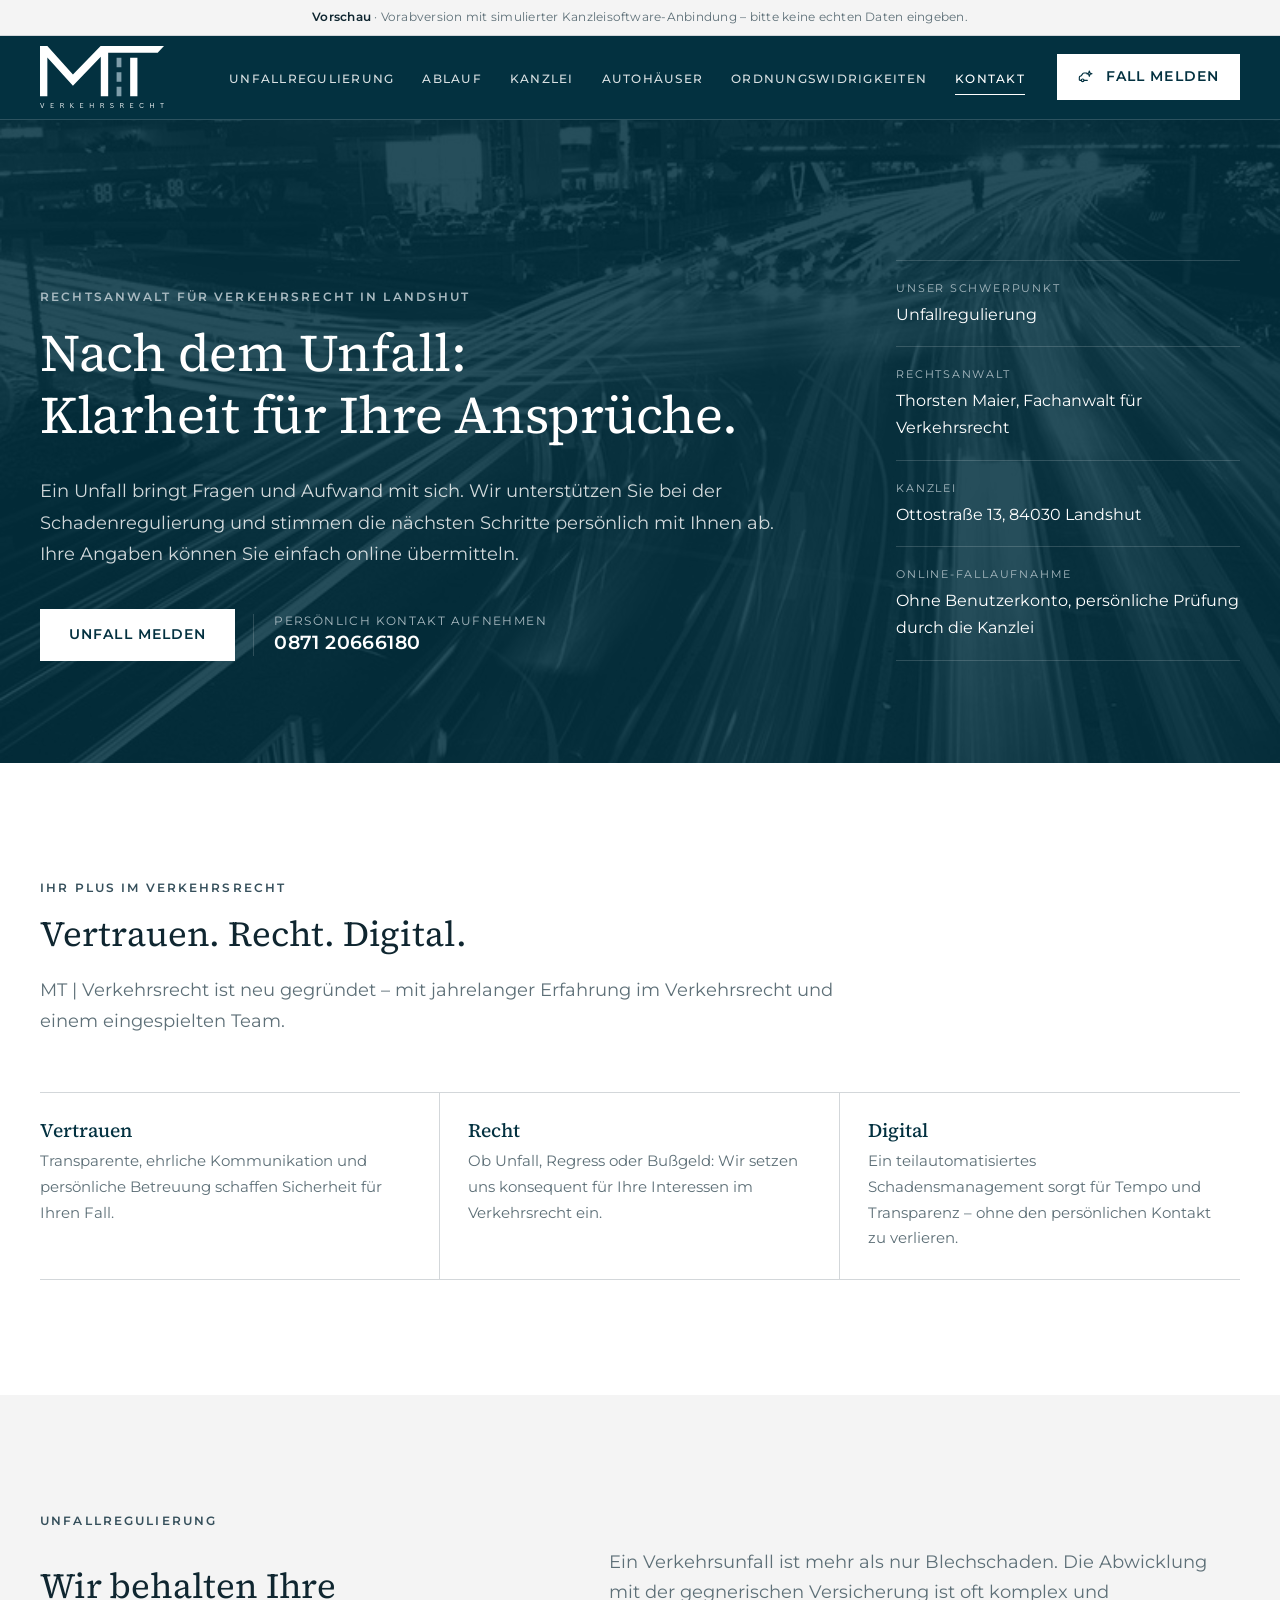
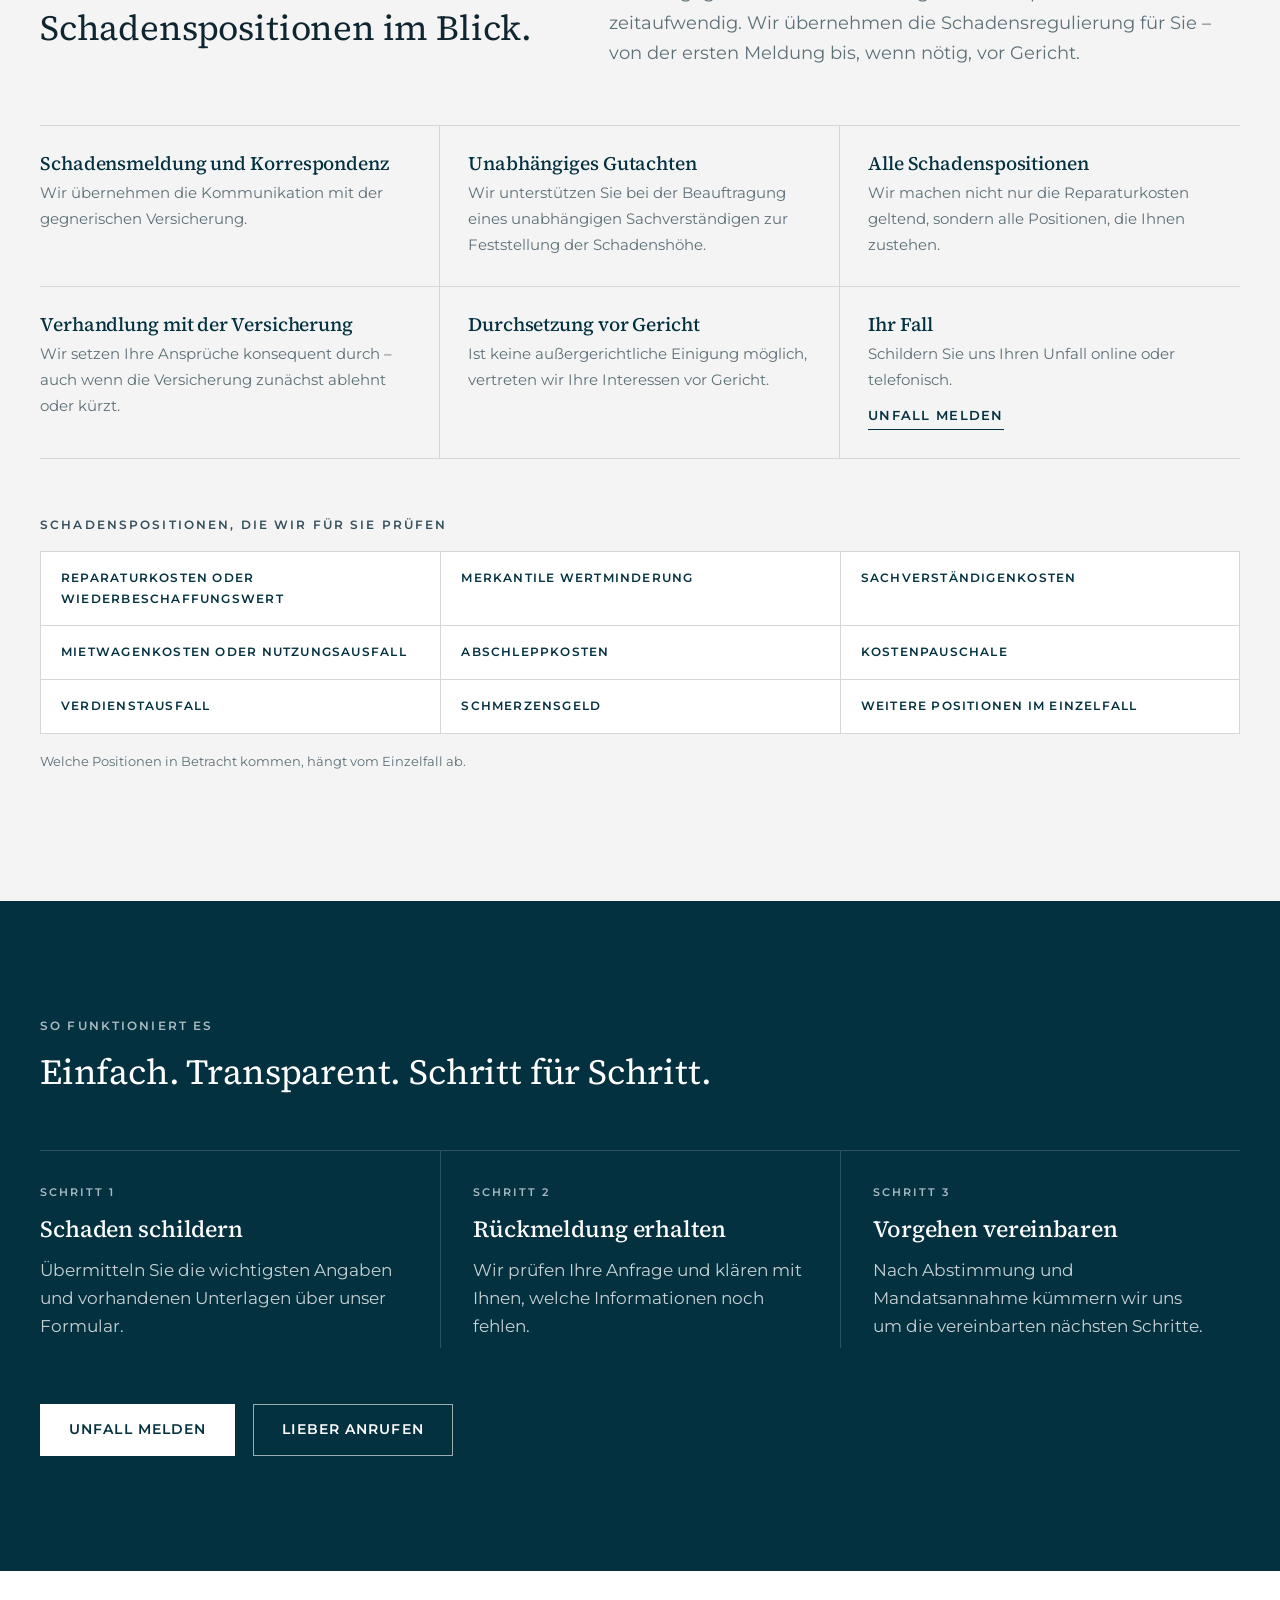
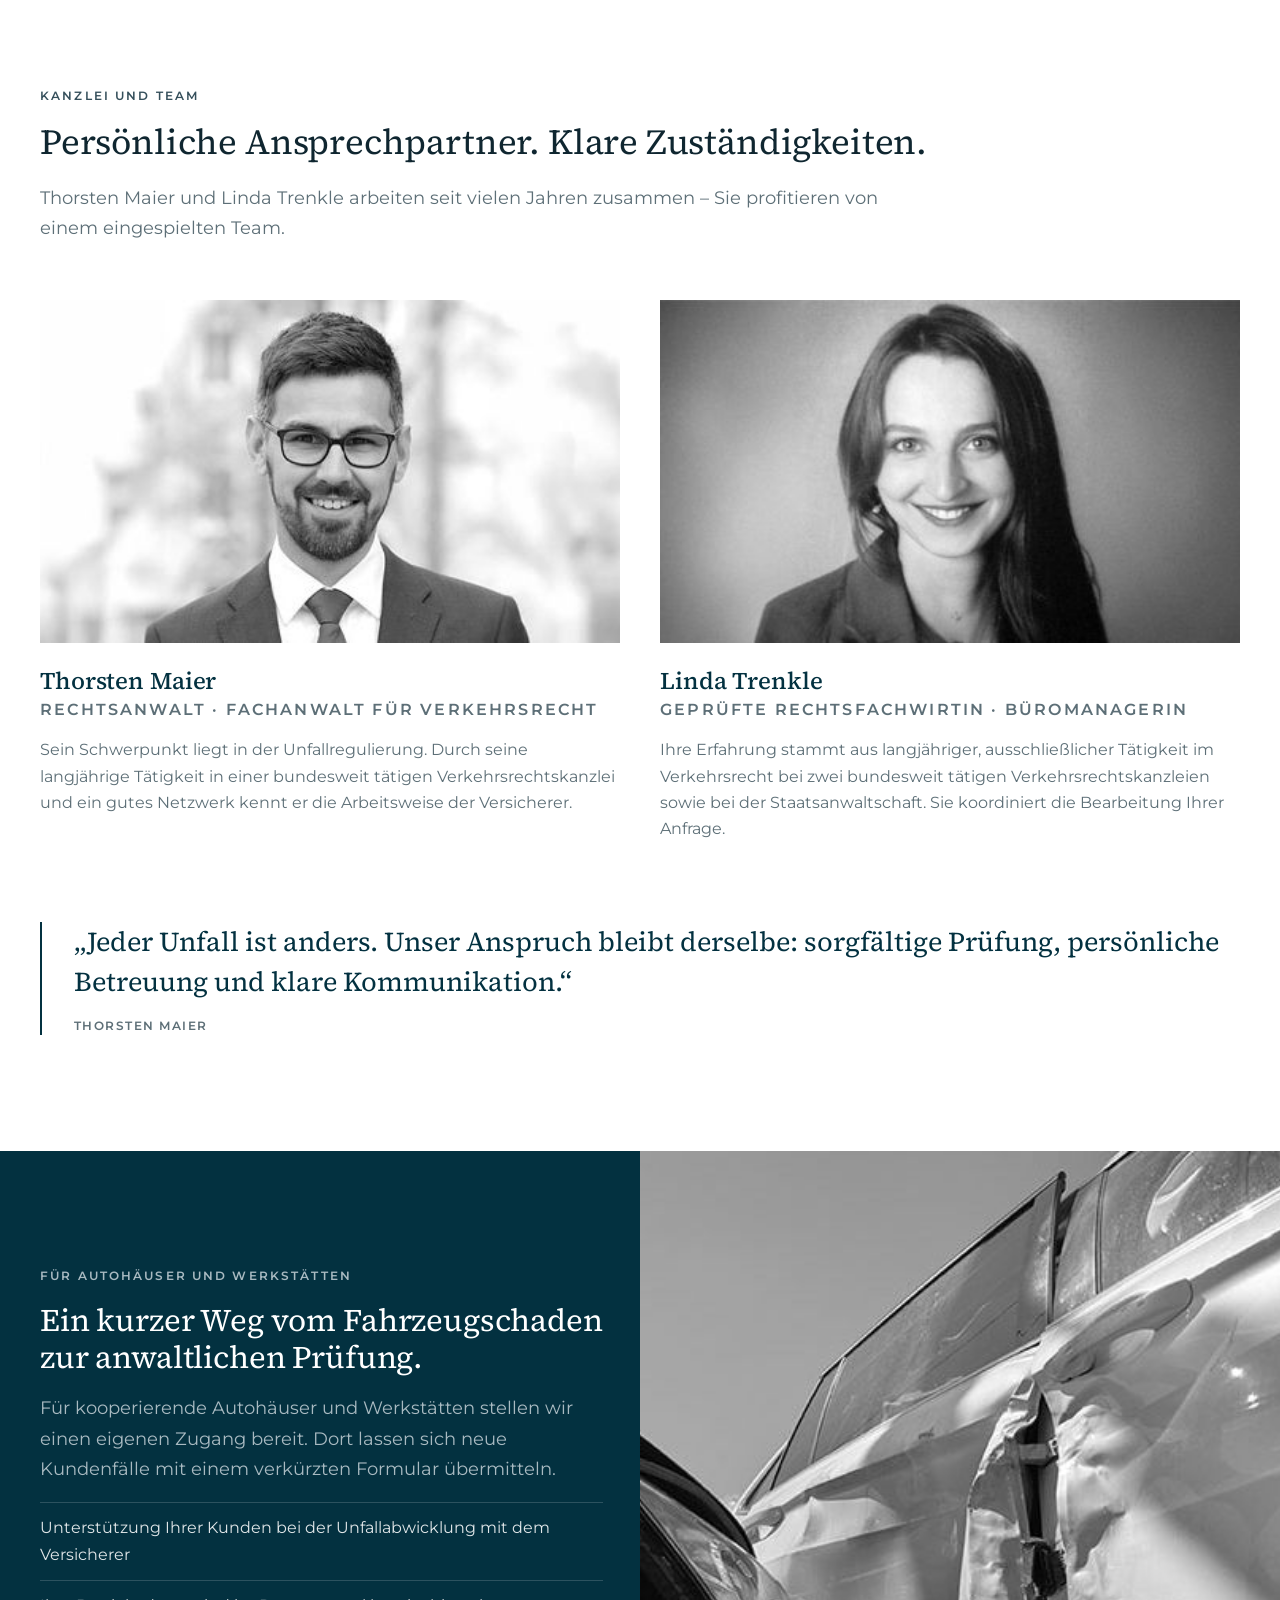
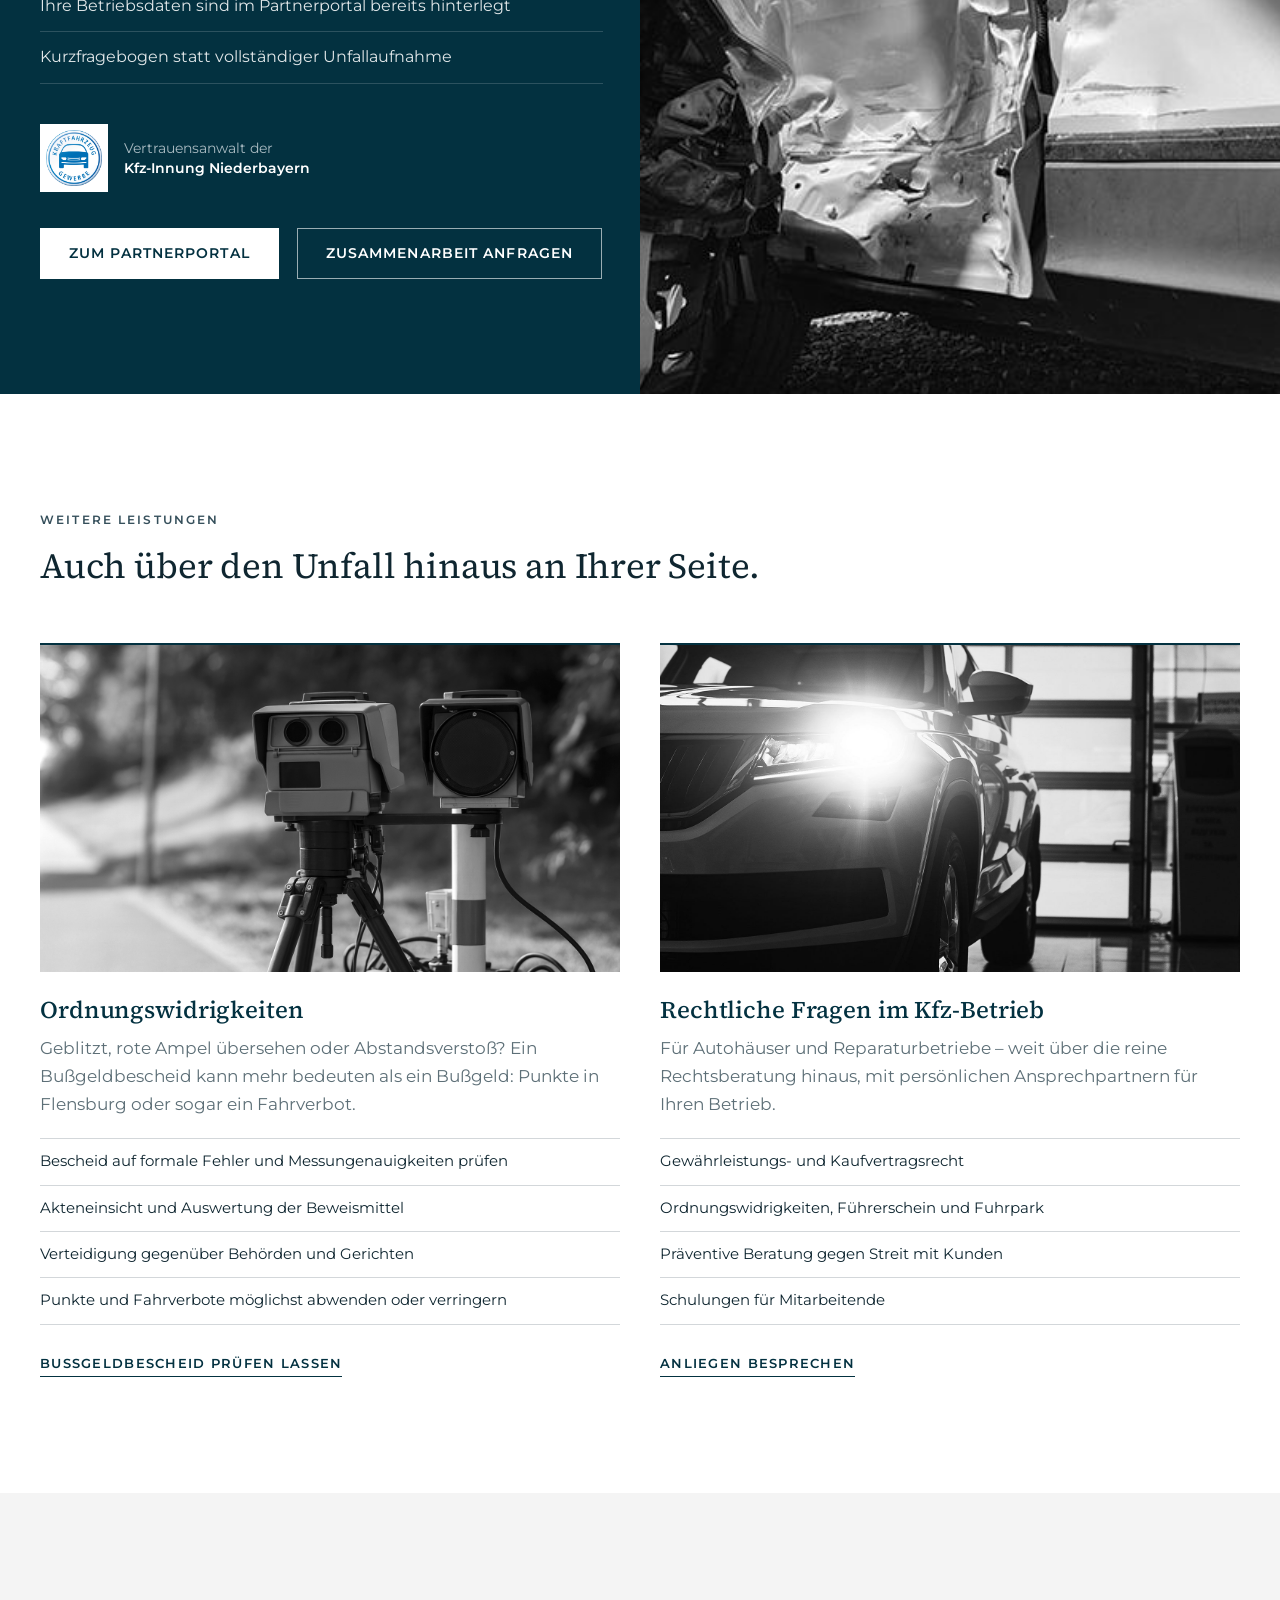
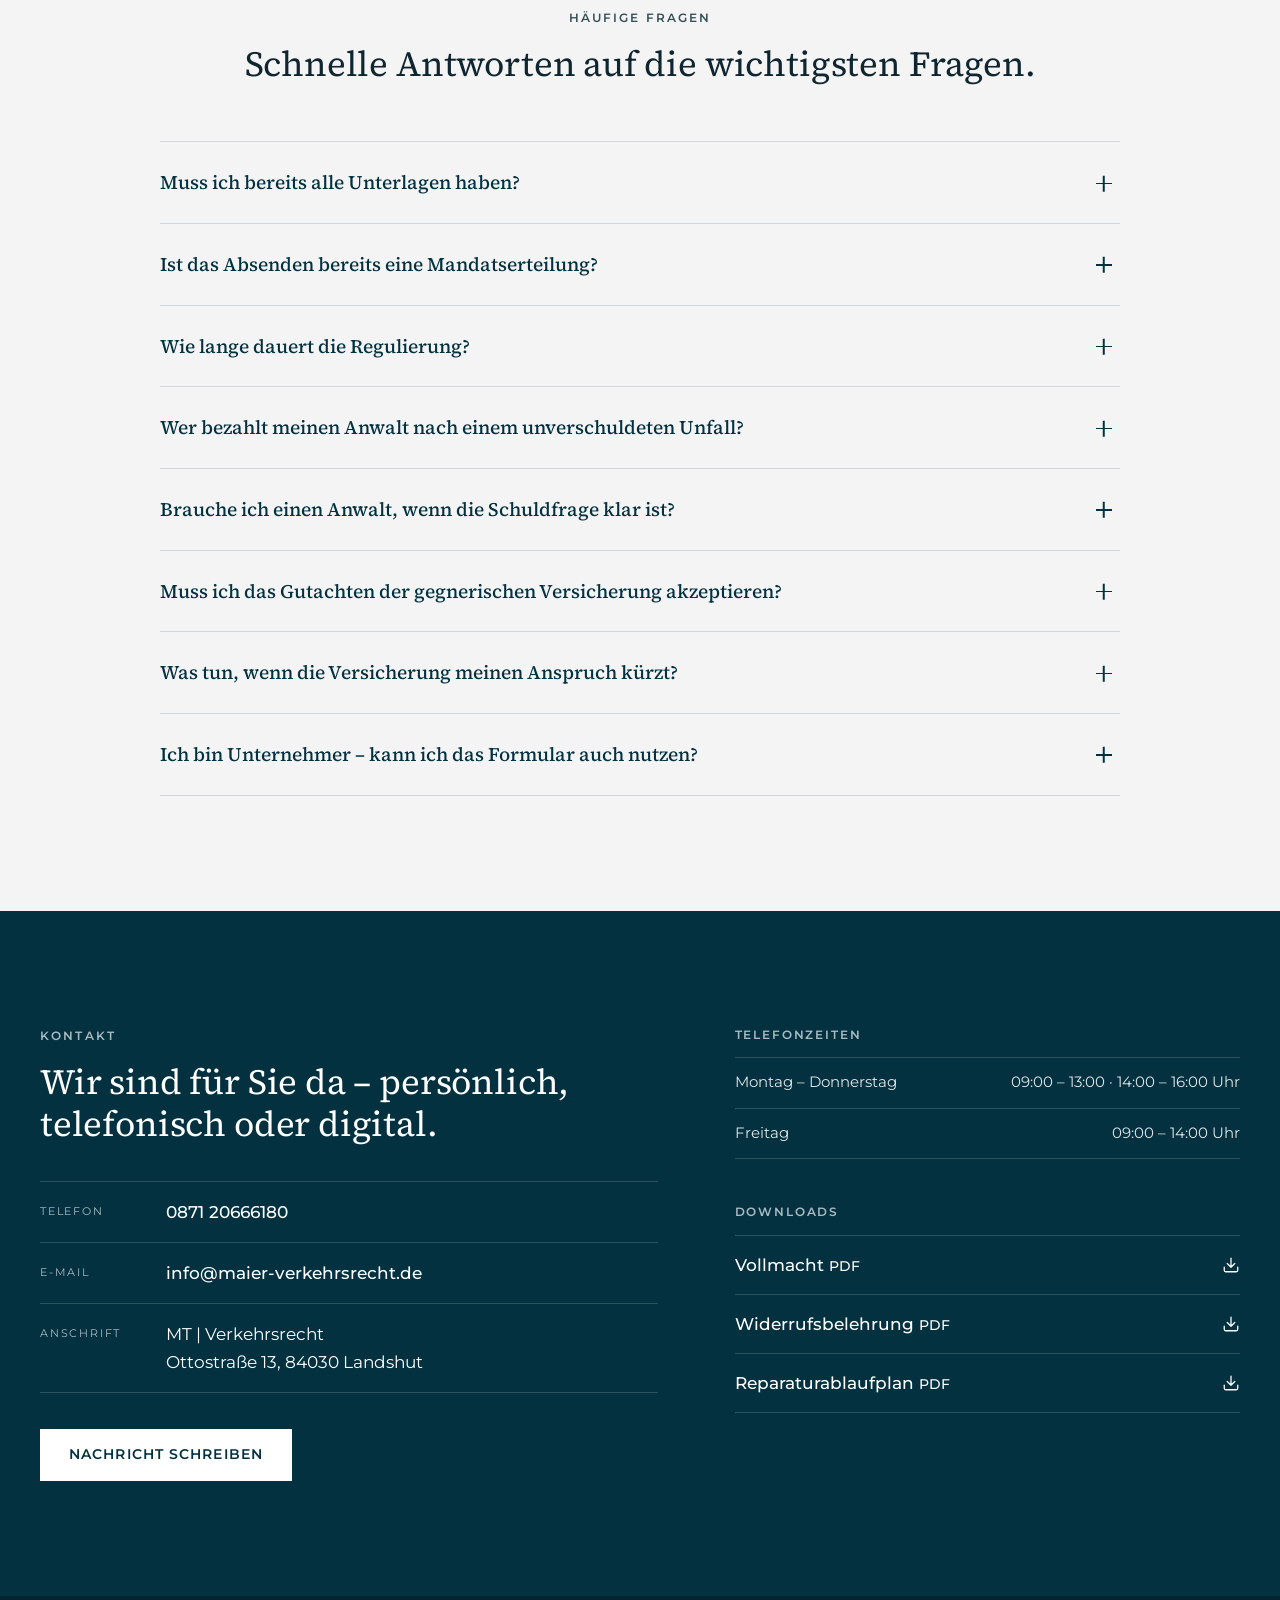
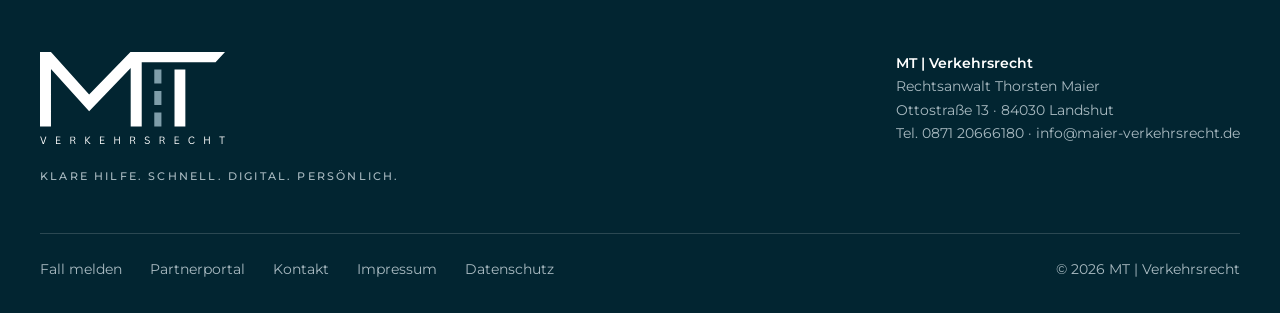
==== index.html @ cf4f547c "Vorschau des neuen Webauftritts MT | Verkehrsrecht Statische Vorschau zur Abstimmung mit der Kanzlei" ====
<!doctype html>
<html lang="de">
<head>
  <meta charset="utf-8">
  <meta name="viewport" content="width=device-width, initial-scale=1">
  <title>Unfallregulierung in Landshut | MT Verkehrsrecht – Rechtsanwalt Thorsten Maier</title>
  <!--#meta-->
  <meta name="description" content="Rechtsanwalt und Fachanwalt für Verkehrsrecht in Landshut. Unterstützung bei der Unfallregulierung – Angaben einfach online übermitteln.">
  <meta name="robots" content="noindex, nofollow">
  <link rel="canonical" href="https://maier-verkehrsrecht.de/">
  <meta property="og:type" content="website">
  <meta property="og:locale" content="de_DE">
  <meta property="og:site_name" content="MT Verkehrsrecht">
  <meta property="og:title" content="Unfallregulierung in Landshut | MT Verkehrsrecht – Rechtsanwalt Thorsten Maier">
  <meta property="og:description" content="Rechtsanwalt und Fachanwalt für Verkehrsrecht in Landshut. Unterstützung bei der Unfallregulierung – Angaben einfach online übermitteln.">
  <meta property="og:url" content="https://maier-verkehrsrecht.de/">
  <meta property="og:image" content="https://maier-verkehrsrecht.de/assets/img/og-image.jpg">
  <meta name="theme-color" content="#033140">
  <!--/meta-->
  <link rel="preload" href="assets/fonts/montserrat-latin-wght-normal.woff2" as="font" type="font/woff2" crossorigin>
  <link rel="preload" href="assets/fonts/source-serif-4-latin-wght-normal.woff2" as="font" type="font/woff2" crossorigin>
  <link rel="stylesheet" href="assets/css/main.css">
  <link rel="icon" href="assets/img/favicon.svg" type="image/svg+xml">
</head>
<body data-root="" data-page="home">
  <!--#header-->
    <a class="skip-link" href="#main">Zum Inhalt springen</a>
    <div class="proto-banner" role="note"><strong>Vorschau</strong> · Vorabversion mit simulierter Kanzleisoftware-Anbindung – bitte keine echten Daten eingeben.</div>
    <header class="site-header">
      <div class="container">
        <a class="logo" href="./" aria-label="MT Verkehrsrecht – Startseite"><img src="assets/logo/mt-logo-hell.svg" alt="MT Verkehrsrecht" width="150" height="75"></a>
        <nav class="main-nav" id="main-nav" aria-label="Hauptnavigation">
          <ul><li><a href="#unfallregulierung">Unfallregulierung</a></li><li><a href="#ablauf">Ablauf</a></li><li><a href="#kanzlei">Kanzlei</a></li><li><a href="#partner">Autohäuser</a></li><li><a href="#leistungen">Ordnungswidrigkeiten</a></li><li><a href="#kontakt">Kontakt</a></li></ul>
        </nav>
        <div class="header-cta"><a class="btn btn--primary" href="fall-melden/" aria-label="Fall melden"><svg viewBox="0 0 24 24" fill="none" stroke="currentColor" stroke-width="1.7" stroke-linecap="round" stroke-linejoin="round" aria-hidden="true"><path d="M14 17H9M5 17H3a1 1 0 0 1-1-1v-3.5c0-.8.5-1.5 1.3-1.8L5 10l2.5-3.5A2 2 0 0 1 9.1 6H13"/><circle cx="7" cy="17" r="2"/><path d="m17 3 1 3 3 1-3 1-1 3-1-3-3-1 3-1z"/></svg><span>Fall melden</span></a></div>
        <button class="nav-toggle" type="button" aria-expanded="false" aria-controls="main-nav" aria-label="Menü öffnen"><svg viewBox="0 0 24 24" fill="none" stroke="currentColor" stroke-width="1.7" stroke-linecap="round" stroke-linejoin="round" aria-hidden="true"><path d="M4 6h16M4 12h16M4 18h16"/></svg></button>
      </div>
    </header><!--/header-->

  <main id="main">
    <!-- 2 · Einstieg -->
    <section class="hero dark" aria-labelledby="hero-title">
      <div class="hero__bg"><img src="assets/img/kanzlei-landshut.jpg" alt="" fetchpriority="high"></div>
      <div class="container">
        <div class="hero__grid">
          <div>
            <p class="eyebrow">Rechtsanwalt für Verkehrsrecht in Landshut</p>
            <h1 id="hero-title"><span class="line">Nach dem Unfall:</span> <span class="line">Klarheit für Ihre Ansprüche.</span></h1>
            <p class="lead">Ein Unfall bringt Fragen und Aufwand mit sich. Wir unterstützen Sie bei der Schadenregulierung und stimmen die nächsten Schritte persönlich mit Ihnen ab. Ihre Angaben können Sie einfach online übermitteln.</p>
            <div class="btn-row">
              <a href="fall-melden/" data-href="fall-melden/" class="btn btn--primary">Unfall melden</a>
              <a class="hero__phone" href="tel:+4987120666180">
                <small>Persönlich Kontakt aufnehmen</small><strong data-k="telefon">0871 20666180</strong>
              </a>
            </div>
          </div>
          <aside class="hero__facts" aria-label="Auf einen Blick">
            <dl>
              <div><dt>Unser Schwerpunkt</dt><dd>Unfallregulierung</dd></div>
              <div><dt>Rechtsanwalt</dt><dd>Thorsten Maier, Fachanwalt für Verkehrsrecht</dd></div>
              <div><dt>Kanzlei</dt><dd><span data-k="strasse">Ottostraße 13</span>, <span data-k="plzOrt">84030 Landshut</span></dd></div>
              <div><dt>Online-Fallaufnahme</dt><dd>Ohne Benutzerkonto, persönliche Prüfung durch die Kanzlei</dd></div>
            </dl>
          </aside>
        </div>
      </div>
    </section>

    <!-- 2b · Ihr Plus -->
    <section class="section" id="plus" aria-labelledby="plus-title">
      <div class="container">
        <div class="section-head">
          <p class="eyebrow">Ihr Plus im Verkehrsrecht</p>
          <h2 id="plus-title" class="one-line">Vertrauen. Recht. Digital.</h2>
          <p class="lead">MT | Verkehrsrecht ist neu gegründet – mit jahrelanger Erfahrung im Verkehrsrecht und einem eingespielten Team.</p>
        </div>
        <ul class="positions positions--3">
          <li><h3>Vertrauen</h3><p>Transparente, ehrliche Kommunikation und persönliche Betreuung schaffen Sicherheit für Ihren Fall.</p></li>
          <li><h3>Recht</h3><p>Ob Unfall, Regress oder Bußgeld: Wir setzen uns konsequent für Ihre Interessen im Verkehrsrecht ein.</p></li>
          <li><h3>Digital</h3><p>Ein teilautomatisiertes Schadensmanagement sorgt für Tempo und Transparenz – ohne den persönlichen Kontakt zu verlieren.</p></li>
        </ul>
      </div>
    </section>

    <!-- 3 · Unfallregulierung -->
    <section class="section section--paper" id="unfallregulierung" aria-labelledby="ur-title">
      <div class="container">
        <p class="eyebrow">Unfallregulierung</p>
        <div class="split split--center" style="margin-bottom:56px">
          <h2 id="ur-title" style="margin:0"><span class="line">Wir behalten Ihre</span> <span class="line">Schadenspositionen im Blick.</span></h2>
          <p class="lead" style="margin:0">Ein Verkehrsunfall ist mehr als nur Blechschaden. Die Abwicklung mit der gegnerischen Versicherung ist oft komplex und zeitaufwendig. Wir übernehmen die Schadensregulierung für Sie – von der ersten Meldung bis, wenn nötig, vor Gericht.</p>
        </div>
        <ul class="positions">
          <li><h3>Schadensmeldung und Korrespondenz</h3><p>Wir übernehmen die Kommunikation mit der gegnerischen Versicherung.</p></li>
          <li><h3>Unabhängiges Gutachten</h3><p>Wir unterstützen Sie bei der Beauftragung eines unabhängigen Sachverständigen zur Feststellung der Schadenshöhe.</p></li>
          <li><h3>Alle Schadenspositionen</h3><p>Wir machen nicht nur die Reparaturkosten geltend, sondern alle Positionen, die Ihnen zustehen.</p></li>
          <li><h3>Verhandlung mit der Versicherung</h3><p>Wir setzen Ihre Ansprüche konsequent durch – auch wenn die Versicherung zunächst ablehnt oder kürzt.</p></li>
          <li><h3>Durchsetzung vor Gericht</h3><p>Ist keine außergerichtliche Einigung möglich, vertreten wir Ihre Interessen vor Gericht.</p></li>
          <li><h3>Ihr Fall</h3><p>Schildern Sie uns Ihren Unfall online oder telefonisch.</p><a href="fall-melden/" data-href="fall-melden/" class="btn--link" style="margin-top:12px;display:inline-block">Unfall melden</a></li>
        </ul>
        <p class="eyebrow" style="margin:56px 0 16px">Schadenspositionen, die wir für Sie prüfen</p>
        <div class="service-strip service-strip--3" aria-label="Schadenspositionen">
          <span>Reparaturkosten oder Wiederbeschaffungswert</span><span>Merkantile Wertminderung</span><span>Sachverständigenkosten</span>
          <span>Mietwagenkosten oder Nutzungsausfall</span><span>Abschleppkosten</span><span>Kostenpauschale</span>
          <span>Verdienstausfall</span><span>Schmerzensgeld</span><span>Weitere Positionen im Einzelfall</span>
        </div>
        <p class="note">Welche Positionen in Betracht kommen, hängt vom Einzelfall ab.</p>
      </div>
    </section>

    <!-- 4 · Ablauf -->
    <section class="section dark" id="ablauf" aria-labelledby="ablauf-title">
      <div class="container">
        <div class="section-head">
          <p class="eyebrow">So funktioniert es</p>
          <h2 id="ablauf-title" class="one-line">Einfach. Transparent. Schritt für Schritt.</h2>
        </div>
        <ol class="steps">
          <li><h3>Schaden schildern</h3><p>Übermitteln Sie die wichtigsten Angaben und vorhandenen Unterlagen über unser Formular.</p></li>
          <li><h3>Rückmeldung erhalten</h3><p>Wir prüfen Ihre Anfrage und klären mit Ihnen, welche Informationen noch fehlen.</p></li>
          <li><h3>Vorgehen vereinbaren</h3><p>Nach Abstimmung und Mandatsannahme kümmern wir uns um die vereinbarten nächsten Schritte.</p></li>
        </ol>
        <div class="btn-row" style="margin-top:56px">
          <a href="fall-melden/" data-href="fall-melden/" class="btn btn--primary">Unfall melden</a>
          <a class="btn btn--ghost" href="tel:+4987120666180">Lieber anrufen</a>
        </div>
      </div>
    </section>

    <!-- 5 · Kanzlei und Team -->
    <section class="section" id="kanzlei" aria-labelledby="team-title">
      <div class="container">
        <div class="section-head">
          <p class="eyebrow">Kanzlei und Team</p>
          <h2 id="team-title" class="one-line">Persönliche Ansprechpartner. Klare Zuständigkeiten.</h2>
          <p class="lead">Thorsten Maier und Linda Trenkle arbeiten seit vielen Jahren zusammen – Sie profitieren von einem eingespielten Team.</p>
        </div>
        <div class="team">
          <article class="person">
            <div class="person__img"><img src="assets/img/thorsten-maier.jpg" alt="Porträt Thorsten Maier" loading="lazy" width="423" height="250"></div>
            <div class="person__body">
              <h3>Thorsten Maier</h3>
              <p class="person__role">Rechtsanwalt · Fachanwalt für Verkehrsrecht</p>
              <p>Sein Schwerpunkt liegt in der Unfallregulierung. Durch seine langjährige Tätigkeit in einer bundesweit tätigen Verkehrsrechtskanzlei und ein gutes Netzwerk kennt er die Arbeitsweise der Versicherer.</p>
            </div>
          </article>
          <article class="person">
            <div class="person__img"><img src="assets/img/linda-trenkle.jpg" alt="Porträt Linda Trenkle" loading="lazy" width="423" height="250"></div>
            <div class="person__body">
              <h3>Linda Trenkle</h3>
              <p class="person__role">Geprüfte Rechtsfachwirtin · Büromanagerin</p>
              <p>Ihre Erfahrung stammt aus langjähriger, ausschließlicher Tätigkeit im Verkehrsrecht bei zwei bundesweit tätigen Verkehrsrechtskanzleien sowie bei der Staatsanwaltschaft. Sie koordiniert die Bearbeitung Ihrer Anfrage.</p>
            </div>
          </article>
        </div>
        <blockquote class="quote">
          „Jeder Unfall ist anders. Unser Anspruch bleibt derselbe: sorgfältige Prüfung, persönliche Betreuung und klare Kommunikation.“
          <footer>Thorsten Maier</footer>
        </blockquote>
      </div>
    </section>

    <!-- 6 · Autohäuser & Werkstätten -->
    <section class="petrol partner-band" id="partner" aria-labelledby="partner-title">
      <div class="container">
        <div class="content">
          <p class="eyebrow">Für Autohäuser und Werkstätten</p>
          <h2 id="partner-title"><span class="line">Ein kurzer Weg vom Fahrzeugschaden</span> <span class="line">zur anwaltlichen Prüfung.</span></h2>
          <p class="lead">Für kooperierende Autohäuser und Werkstätten stellen wir einen eigenen Zugang bereit. Dort lassen sich neue Kundenfälle mit einem verkürzten Formular übermitteln.</p>
          <ul>
            <li>Unterstützung Ihrer Kunden bei der Unfallabwicklung mit dem Versicherer</li>
            <li>Ihre Betriebsdaten sind im Partnerportal bereits hinterlegt</li>
            <li>Kurzfragebogen statt vollständiger Unfallaufnahme</li>
          </ul>
          <div class="innung">
            <span class="innung__logo"><img src="assets/img/kfz-innung.png" alt="Kraftfahrzeuggewerbe" width="56" height="56" loading="lazy"></span>
            <span>Vertrauensanwalt der<br><strong>Kfz-Innung Niederbayern</strong></span>
          </div>
          <div class="btn-row">
            <a href="partner/" data-href="partner/" class="btn btn--primary">Zum Partnerportal</a>
            <a href="kontakt/?anliegen=partnerschaft" data-href="kontakt/?anliegen=partnerschaft" class="btn btn--ghost">Zusammenarbeit anfragen</a>
          </div>
        </div>
      </div>
      <div class="partner-band__img"><img src="assets/img/unfall-blechschaden.jpg" alt="" loading="lazy"></div>
    </section>

    <!-- 7 · Weitere Leistungen -->
    <section class="section" id="leistungen" aria-labelledby="leist-title">
      <div class="container">
        <div class="section-head">
          <p class="eyebrow">Weitere Leistungen</p>
          <h2 id="leist-title" class="one-line">Auch über den Unfall hinaus an Ihrer Seite.</h2>
        </div>
        <div class="cards-2">
          <article class="card">
            <div class="card__img"><img src="assets/img/blitzer.png" alt="" loading="lazy"></div>
            <h3>Ordnungswidrigkeiten</h3>
            <p>Geblitzt, rote Ampel übersehen oder Abstandsverstoß? Ein Bußgeldbescheid kann mehr bedeuten als ein Bußgeld: Punkte in Flensburg oder sogar ein Fahrverbot.</p>
            <ul class="card__list">
              <li>Bescheid auf formale Fehler und Messungenauigkeiten prüfen</li>
              <li>Akteneinsicht und Auswertung der Beweismittel</li>
              <li>Verteidigung gegenüber Behörden und Gerichten</li>
              <li>Punkte und Fahrverbote möglichst abwenden oder verringern</li>
            </ul>
            <a href="kontakt/?anliegen=owi" data-href="kontakt/?anliegen=owi" class="btn--link">Bußgeldbescheid prüfen lassen</a>
          </article>
          <article class="card">
            <div class="card__img"><img src="assets/img/autohaus.jpg" alt="" loading="lazy"></div>
            <h3>Rechtliche Fragen im Kfz-Betrieb</h3>
            <p>Für Autohäuser und Reparaturbetriebe – weit über die reine Rechtsberatung hinaus, mit persönlichen Ansprechpartnern für Ihren Betrieb.</p>
            <ul class="card__list">
              <li>Gewährleistungs- und Kaufvertragsrecht</li>
              <li>Ordnungswidrigkeiten, Führerschein und Fuhrpark</li>
              <li>Präventive Beratung gegen Streit mit Kunden</li>
              <li>Schulungen für Mitarbeitende</li>
            </ul>
            <a href="kontakt/?anliegen=betrieb" data-href="kontakt/?anliegen=betrieb" class="btn--link">Anliegen besprechen</a>
          </article>
        </div>
      </div>
    </section>

    <!-- 8 · FAQ -->
    <section class="section section--paper" id="faq" aria-labelledby="faq-title">
      <div class="container">
        <div class="section-head section-head--center">
          <p class="eyebrow">Häufige Fragen</p>
          <h2 id="faq-title" class="one-line">Schnelle Antworten auf die wichtigsten Fragen.</h2>
        </div>
        <div class="faq">
          <details><summary>Muss ich bereits alle Unterlagen haben?</summary><p>Sie können mit den verfügbaren Angaben beginnen. Das Formular zeigt Ihnen, was für die erste Prüfung benötigt wird. Unbekannte Angaben können Sie offenlassen.</p></details>
          <details><summary>Ist das Absenden bereits eine Mandatserteilung?</summary><p>Das Formular dient zunächst der Anfrage. Die Übernahme Ihres Falls bestätigen wir gesondert.</p></details>
          <details><summary>Wie lange dauert die Regulierung?</summary><p>Das hängt unter anderem von Haftung, Unterlagen und dem weiteren Verlauf ab. Nach der Prüfung können wir die nächsten Schritte mit Ihnen besprechen.</p></details>
          <details><summary>Wer bezahlt meinen Anwalt nach einem unverschuldeten Unfall?</summary><p>Bei einem unverschuldeten Verkehrsunfall muss die gegnerische Versicherung die Kosten Ihres Anwalts übernehmen. Für Sie entstehen in diesem Fall keine zusätzlichen Kosten.</p></details>
          <details><summary>Brauche ich einen Anwalt, wenn die Schuldfrage klar ist?</summary><p>Auch bei klarer Haftung kürzen Versicherer häufig einzelne Positionen oder regulieren nicht alle Ansprüche. Wir prüfen, ob Ihnen alle Leistungen vollständig erstattet werden.</p></details>
          <details><summary>Muss ich das Gutachten der gegnerischen Versicherung akzeptieren?</summary><p>Nein. Als Geschädigter dürfen Sie grundsätzlich einen eigenen, unabhängigen Sachverständigen beauftragen. Wir unterstützen Sie dabei.</p></details>
          <details><summary>Was tun, wenn die Versicherung meinen Anspruch kürzt?</summary><p>Kürzungen sind keine Seltenheit. Wir prüfen die Begründung und setzen uns dafür ein, dass Ihnen der berechtigte Schaden ersetzt wird.</p></details>
          <details><summary>Ich bin Unternehmer – kann ich das Formular auch nutzen?</summary><p>Ja. Wenn Ihr eigenes Firmenfahrzeug beschädigt wurde, nutzen Sie bitte ebenfalls „Eigenen Schaden melden“. Das Partnerportal ist kooperierenden Autohäusern und Werkstätten vorbehalten, die Fälle für ihre Kunden übermitteln.</p></details>
        </div>
      </div>
    </section>

    <!-- 9 · Kontakt und Downloads -->
    <section class="section dark" id="kontakt" aria-labelledby="kontakt-title">
      <div class="container">
        <div class="contact-grid">
          <div>
            <p class="eyebrow">Kontakt</p>
            <h2 id="kontakt-title">Wir sind für Sie da – persönlich, telefonisch oder digital.</h2>
            <ul class="contact-list" style="margin-top:36px">
              <li><small>Telefon</small><a href="tel:+4987120666180" data-k="telefon">0871 20666180</a></li>
              <li><small>E-Mail</small><a href="mailto:info@maier-verkehrsrecht.de" data-k="email">info@maier-verkehrsrecht.de</a></li>
              <li><small>Anschrift</small><span>MT | Verkehrsrecht<br><span data-k="strasse">Ottostraße 13</span>, <span data-k="plzOrt">84030 Landshut</span></span></li>
            </ul>
            <a href="kontakt/" data-href="kontakt/" class="btn btn--primary">Nachricht schreiben</a>
          </div>
          <div>
            <p class="contact-label">Telefonzeiten</p>
            <table class="hours" id="hours"><tr><td>Montag – Donnerstag</td><td>09:00 – 13:00 · 14:00 – 16:00 Uhr</td></tr><tr><td>Freitag</td><td>09:00 – 14:00 Uhr</td></tr></table>
            <p class="contact-label" style="margin-top:44px">Downloads</p>
            <ul class="downloads" id="downloads"><li><a href="assets/downloads/MTV-Vollmacht.pdf" download><span>Vollmacht <small>PDF</small></span><svg viewBox="0 0 24 24" fill="none" stroke="currentColor" stroke-width="1.7" stroke-linecap="round" stroke-linejoin="round" aria-hidden="true"><path d="M21 15v4a2 2 0 0 1-2 2H5a2 2 0 0 1-2-2v-4M7 10l5 5 5-5M12 15V3"/></svg></a></li><li><a href="assets/downloads/MTV-Widerrufsbelehrung.pdf" download><span>Widerrufsbelehrung <small>PDF</small></span><svg viewBox="0 0 24 24" fill="none" stroke="currentColor" stroke-width="1.7" stroke-linecap="round" stroke-linejoin="round" aria-hidden="true"><path d="M21 15v4a2 2 0 0 1-2 2H5a2 2 0 0 1-2-2v-4M7 10l5 5 5-5M12 15V3"/></svg></a></li><li><a href="assets/downloads/MTV-Reparaturablaufplan.pdf" download><span>Reparaturablaufplan <small>PDF</small></span><svg viewBox="0 0 24 24" fill="none" stroke="currentColor" stroke-width="1.7" stroke-linecap="round" stroke-linejoin="round" aria-hidden="true"><path d="M21 15v4a2 2 0 0 1-2 2H5a2 2 0 0 1-2-2v-4M7 10l5 5 5-5M12 15V3"/></svg></a></li></ul>
          </div>
        </div>
      </div>
    </section>
  </main>

  <!--#footer-->
    <footer class="site-footer">
      <div class="container">
        <div class="footer-top">
          <div>
            <a class="logo logo--footer" href="./" aria-label="MT Verkehrsrecht – Startseite"><img src="assets/logo/mt-logo-hell.svg" alt="MT Verkehrsrecht" width="185" height="92"></a>
            <p class="footer-claim">Klare Hilfe. Schnell. Digital. Persönlich.</p>
          </div>
          <address>
            <strong>MT | Verkehrsrecht</strong><br>Rechtsanwalt Thorsten Maier<br>Ottostraße 13 · 84030 Landshut<br>
            <a href="tel:+4987120666180">Tel. 0871 20666180</a> · <a href="mailto:info@maier-verkehrsrecht.de">info@maier-verkehrsrecht.de</a>
          </address>
        </div>
        <nav aria-label="Fußzeile">
          <ul>
            <li><a href="fall-melden/">Fall melden</a></li>
            <li><a href="partner/">Partnerportal</a></li>
            <li><a href="kontakt/">Kontakt</a></li>
            <li><a href="impressum/">Impressum</a></li>
            <li><a href="datenschutz/">Datenschutz</a></li>
            <li class="copy">© 2026 MT | Verkehrsrecht</li>
          </ul>
        </nav>
      </div>
    </footer><!--/footer-->

  <script src="assets/js/config.js"></script>
  <script src="assets/js/site.js"></script>
</body>
</html>
---- assets/css/main.css ----
/* ==========================================================================
   MT | Verkehrsrecht – Stylesheet
   Farbwelt der bestehenden Kanzleiseite (maier-verkehrsrecht.de):
   #033140 Hauptfarbe · #354f5b Abstufung · #d3d7da / #f4f4f4 Grautöne.
   Alle Werte zentral als Designvariablen. Bewusst eckig, ruhig, ohne Verläufe.
   ========================================================================== */

@font-face {
  font-family: "Montserrat";
  src: url("../fonts/montserrat-latin-wght-normal.woff2") format("woff2");
  font-weight: 100 900;
  font-style: normal;
  font-display: swap;
}
@font-face {
  font-family: "Source Serif 4";
  src: url("../fonts/source-serif-4-latin-wght-normal.woff2") format("woff2");
  font-weight: 200 900;
  font-style: normal;
  font-display: swap;
}

:root {
  /* Marke – Originalfarben der bestehenden Website */
  --brand: #033140;          /* Hauptfarbe (CSS der Altseite, von T. Maier bestätigt) */
  --brand-deep: #022531;     /* abgedunkelt für Fußzeile/Hover */
  --brand-2: #354f5b;        /* Abstufung (Altseite) */
  --brand-tint: #eef2f3;     /* sehr helle Fläche aus der Hauptfarbe */
  --grey-line: #d3d7da;      /* Linien/Rahmen (Altseite) */
  --grey-bg: #f4f4f4;        /* helle Fläche (Altseite) */
  --white: #ffffff;
  --ink: #0f2630;            /* Fließtext: dunkles Petrol statt Schwarz */
  --muted: #5d6f77;          /* Sekundärtext auf Hell (5,2:1) */
  --on-dark: #ffffff;
  --on-dark-muted: #a9bac1;  /* Sekundärtext auf Petrol (8:1) */
  --line-dark: rgba(255, 255, 255, 0.16);
  --field-border: #9eacb3;
  --error: #b42318;
  --error-bg: #fdf3f2;
  --ok: #1d6b45;
  --ok-bg: #eef6f1;
  --warn: #7a4a06;
  --warn-bg: #fbf6ea;

  --font: "Montserrat", system-ui, -apple-system, "Segoe UI", Roboto, sans-serif;
  --font-serif: "Source Serif 4", Georgia, "Times New Roman", serif;
  --radius: 0;
  --header-h: 84px;
  --container: 1440px;
  --gutter: clamp(16px, 3.2vw, 40px);
  --section: clamp(72px, 9vw, 120px);
}

/* --- Basis ---------------------------------------------------------------- */
*, *::before, *::after { box-sizing: border-box; }
html { scroll-behavior: smooth; scroll-padding-top: calc(var(--header-h) + 16px); -webkit-text-size-adjust: 100%; }
@media (prefers-reduced-motion: reduce) { html { scroll-behavior: auto; } *, *::before, *::after { transition: none !important; } }
body { margin: 0; font-family: var(--font); font-size: 16.5px; line-height: 1.7; color: var(--ink); background: var(--white); font-weight: 400; overflow-x: hidden; }
img { max-width: 100%; height: auto; display: block; }
a { color: var(--brand); text-underline-offset: 3px; text-decoration-thickness: 1px; }
a:hover { color: var(--brand-2); }
h1, h2, h3, h4 { font-family: var(--font-serif); color: inherit; line-height: 1.18; margin: 0 0 .55em; font-weight: 500; letter-spacing: -.005em; }
h1 { font-size: clamp(2.3rem, 4.8vw, 3.7rem); font-weight: 400; }
h2 { font-size: clamp(1.75rem, 2.75vw, 2.75rem); font-weight: 400; }
h3 { font-size: 1.3rem; font-weight: 500; }
p { margin: 0 0 1em; }
:focus-visible { outline: 2px solid var(--brand); outline-offset: 3px; }
.dark :focus-visible, .petrol :focus-visible, .site-header :focus-visible, .site-footer :focus-visible { outline-color: var(--white); }
.sr-only { position: absolute; width: 1px; height: 1px; padding: 0; margin: -1px; overflow: hidden; clip: rect(0 0 0 0); white-space: nowrap; border: 0; }
.skip-link { position: absolute; left: 16px; top: -60px; z-index: 200; background: var(--white); color: var(--brand); padding: 10px 16px; }
.skip-link:focus { top: 12px; }
.container { width: 100%; max-width: var(--container); margin: 0 auto; padding: 0 var(--gutter); }

.eyebrow { display: block; font-family: var(--font); font-size: .74rem; font-weight: 600; letter-spacing: .18em; text-transform: uppercase; color: var(--brand-2); margin-bottom: 16px; }
.dark .eyebrow, .petrol .eyebrow, .eyebrow--light { color: var(--on-dark-muted); }
.lead { font-size: 1.12rem; line-height: 1.7; color: var(--muted); max-width: 62ch; }
.dark .lead, .petrol .lead { color: var(--on-dark-muted); }

/* --- Buttons: eckig, ruhig ------------------------------------------------- */
.btn { display: inline-flex; align-items: center; justify-content: center; gap: 12px; min-height: 50px; padding: 13px 28px; border-radius: 0; border: 1px solid transparent; font: inherit; font-weight: 600; font-size: .86rem; letter-spacing: .08em; text-transform: uppercase; text-decoration: none; cursor: pointer; transition: background-color .15s, color .15s, border-color .15s; }
.btn svg { width: 16px; height: 16px; flex: none; }
.btn--primary { background: var(--brand); color: var(--white); border-color: var(--brand); }
.btn--primary:hover { background: var(--brand-deep); border-color: var(--brand-deep); color: var(--white); }
.dark .btn--primary, .petrol .btn--primary, .site-header .btn--primary { background: var(--white); color: var(--brand); border-color: var(--white); }
.dark .btn--primary:hover, .petrol .btn--primary:hover, .site-header .btn--primary:hover { background: var(--brand-tint); border-color: var(--brand-tint); color: var(--brand); }
.btn--ghost { border-color: var(--brand); color: var(--brand); background: transparent; }
.btn--ghost:hover { background: var(--brand); color: var(--white); }
.dark .btn--ghost, .petrol .btn--ghost { color: var(--white); border-color: rgba(255,255,255,.6); }
.dark .btn--ghost:hover, .petrol .btn--ghost:hover { background: var(--white); color: var(--brand); border-color: var(--white); }
.btn--link { padding: 0; min-height: 0; background: none; color: var(--brand); border: 0; text-decoration: none; font-weight: 600; font-size: .8rem; letter-spacing: .1em; text-transform: uppercase; border-bottom: 1px solid currentColor; padding-bottom: 2px; }
.btn--link:hover { color: var(--brand-2); }
.btn[disabled] { opacity: .55; cursor: not-allowed; }
.btn-row { display: flex; flex-wrap: wrap; gap: 14px 18px; align-items: center; }

/* --- Prototyp-Hinweis ------------------------------------------------------ */
.proto-banner { background: var(--grey-bg); color: var(--muted); font-size: .76rem; text-align: center; padding: 7px 16px; border-bottom: 1px solid var(--grey-line); letter-spacing: .02em; }
.proto-banner strong { color: var(--ink); font-weight: 600; }
.placeholder-tag { display: inline-block; font-family: var(--font); font-size: .64rem; font-weight: 700; letter-spacing: .1em; text-transform: uppercase; color: var(--warn); border: 1px solid #d9b26a; background: var(--warn-bg); padding: 1px 7px; vertical-align: middle; }

/* --- Header ---------------------------------------------------------------- */
.site-header { position: sticky; top: 0; z-index: 100; height: var(--header-h); background: var(--brand); color: var(--white); border-bottom: 1px solid var(--line-dark); }
.site-header .container { height: 100%; display: flex; align-items: center; gap: 32px; }
.logo { display: inline-flex; align-items: center; gap: 14px; color: var(--white); text-decoration: none; flex: none; }
.logo img { height: 62px; width: auto; display: block; }
.logo--footer img { height: 92px; width: auto; display: block; }
.logo__text { font-size: .7rem; letter-spacing: .34em; font-weight: 500; text-transform: uppercase; line-height: 30px; padding-left: 16px; border-left: 1px solid var(--line-dark); }
.main-nav { margin-left: auto; }
.main-nav ul { list-style: none; margin: 0; padding: 0; display: flex; gap: 28px; }
.main-nav a { color: rgba(255,255,255,.85); text-decoration: none; font-size: .78rem; font-weight: 500; letter-spacing: .1em; text-transform: uppercase; padding: 8px 0; border-bottom: 1px solid transparent; }
.main-nav a:hover, .main-nav a[aria-current="true"] { color: var(--white); border-bottom-color: var(--white); }
.header-cta { flex: none; }
.header-cta .btn { min-height: 44px; padding: 10px 20px; }
.nav-toggle { display: none; background: none; border: 1px solid var(--line-dark); color: var(--white); width: 46px; height: 46px; margin-left: auto; cursor: pointer; border-radius: 0; }
.nav-toggle svg { width: 22px; height: 22px; }

@media (max-width: 1240px) {
  .nav-toggle { display: inline-flex; align-items: center; justify-content: center; }
  .main-nav { position: fixed; inset: var(--header-h) 0 auto 0; background: var(--brand); border-bottom: 1px solid var(--line-dark); display: none; margin: 0; }
  .main-nav.open { display: block; }
  .main-nav ul { flex-direction: column; gap: 0; padding: 8px var(--gutter) 24px; }
  .main-nav a { display: block; padding: 15px 0; font-size: .85rem; border-bottom: 1px solid var(--line-dark); }
  .header-cta { order: 3; }
  .site-header .container { gap: 12px; }
}
@media (max-width: 520px) {
  :root { --header-h: 72px; }
  .logo img { height: 50px; }
  .header-cta .btn span { display: none; }
  .header-cta .btn { padding: 10px 13px; }
  .logo__text { display: none; }
}

/* --- Flächen --------------------------------------------------------------- */
.dark, .petrol { background: var(--brand); color: var(--on-dark); }
.section { padding: var(--section) 0; }
.section--paper { background: var(--grey-bg); }
.section--tint { background: var(--brand-tint); }
.section-head { margin-bottom: 56px; }
.section-head .lead { max-width: 70ch; }
/* Vorgegebene Zeilenumbrüche (Desktop): .line = eigene Zeile, .one-line = keine Umbrüche */
@media (min-width: 1000px) {
  .line { display: block; white-space: nowrap; }
  .one-line { white-space: nowrap; }
}
.split.split--center { align-items: center; grid-template-columns: 1fr 1.5fr; }
.split--center .lead { max-width: none; }
@media (max-width: 900px) { .split.split--center { grid-template-columns: 1fr; } }
.split { display: grid; grid-template-columns: 1fr 1fr; gap: clamp(32px, 6vw, 96px); align-items: start; }
@media (max-width: 900px) { .split { grid-template-columns: 1fr; } }
.rule-top { border-top: 1px solid var(--grey-line); padding-top: 28px; }

/* --- Einstieg -------------------------------------------------------------- */
.hero { position: relative; overflow: hidden; isolation: isolate; padding: clamp(80px, 11vw, 140px) 0 clamp(64px, 8vw, 104px); }
.hero__bg { position: absolute; inset: 0; z-index: -2; }
.hero__bg img { width: 100%; height: 100%; object-fit: cover; }
.hero::after { content: ""; position: absolute; inset: 0; z-index: -1; background: var(--brand); opacity: .86; }
.hero__grid { display: grid; grid-template-columns: minmax(0, 1.7fr) minmax(0, .75fr); gap: clamp(40px, 6vw, 96px); align-items: end; }
.hero h1 { color: var(--white); font-size: clamp(2.2rem, 4.1vw, 4rem); }
.hero .lead { font-size: 1.15rem; margin-bottom: 40px; color: rgba(255,255,255,.82); }
.hero__phone { display: inline-flex; flex-direction: column; color: var(--white); text-decoration: none; padding-left: 20px; border-left: 1px solid var(--line-dark); line-height: 1.35; }
.hero__phone small { color: var(--on-dark-muted); font-size: .72rem; letter-spacing: .12em; text-transform: uppercase; }
.hero__phone strong { font-size: 1.2rem; font-weight: 600; letter-spacing: .02em; }
.hero__phone svg { display: none; }
.hero__facts { border-top: 1px solid var(--line-dark); }
.hero__facts dl { margin: 0; }
.hero__facts div { display: grid; grid-template-columns: 1fr; padding: 18px 0; border-bottom: 1px solid var(--line-dark); }
.hero__facts dt { font-size: .7rem; letter-spacing: .16em; text-transform: uppercase; color: var(--on-dark-muted); margin-bottom: 4px; }
.hero__facts dd { margin: 0; font-size: .98rem; color: var(--white); }
.hero__facts a { color: var(--white); }
@media (max-width: 900px) { .hero__grid { grid-template-columns: 1fr; } }

/* --- Raster (Unfallregulierung, Ihr Plus) ------------------------------- */
.positions { list-style: none; margin: 0; padding: 0; display: grid; grid-template-columns: repeat(3, 1fr); border-top: 1px solid var(--grey-line); }
.positions li { padding: 26px 28px 28px 0; border-bottom: 1px solid var(--grey-line); }
.positions li:not(:nth-child(3n)) { border-right: 1px solid var(--grey-line); }
.positions li:not(:nth-child(3n+1)) { padding-left: 28px; }
.positions h3 { font-size: 1.2rem; margin-bottom: 6px; color: var(--brand); }
.positions p { color: var(--muted); font-size: .95rem; margin: 0; }
@media (max-width: 900px) {
  .positions { grid-template-columns: 1fr 1fr; }
  .positions li { padding: 22px 20px 22px 0 !important; border-right: 0 !important; }
  .positions li:nth-child(odd) { border-right: 1px solid var(--grey-line) !important; }
  .positions li:nth-child(even) { padding-left: 20px !important; }
}
@media (max-width: 560px) { .positions { grid-template-columns: 1fr; } .positions li:nth-child(n) { border-right: 0 !important; padding: 20px 0 !important; } }
.note { color: var(--muted); font-size: .84rem; margin-top: 16px; }
.service-strip { display: grid; grid-template-columns: repeat(3, 1fr); border: 1px solid var(--grey-line); background: var(--white); }
.service-strip span { padding: 16px 20px; font-size: .76rem; font-weight: 600; letter-spacing: .1em; text-transform: uppercase; color: var(--brand); border-bottom: 1px solid var(--grey-line); }
.service-strip span:not(:nth-child(3n+1)) { border-left: 1px solid var(--grey-line); }
.service-strip span:nth-last-child(-n+3) { border-bottom: 0; }
@media (max-width: 900px) {
  .service-strip { grid-template-columns: 1fr 1fr; }
  .service-strip span:nth-child(n) { border-left: 0; border-bottom: 1px solid var(--grey-line); }
  .service-strip span:nth-child(even) { border-left: 1px solid var(--grey-line); }
  .service-strip span:last-child { border-bottom: 0; }
}
@media (max-width: 480px) { .service-strip { grid-template-columns: 1fr; } .service-strip span:nth-child(n) { border-left: 0; } }

/* --- Ablauf ---------------------------------------------------------------- */
.steps { list-style: none; margin: 0; padding: 0; display: grid; grid-template-columns: repeat(3, 1fr); counter-reset: step; border-top: 1px solid var(--line-dark); }
.steps li { position: relative; padding: 32px 32px 8px 0; counter-increment: step; }
.steps li + li { padding-left: 32px; border-left: 1px solid var(--line-dark); }
.steps li::before { content: "Schritt " counter(step); display: block; font-size: .7rem; font-weight: 600; letter-spacing: .18em; text-transform: uppercase; color: var(--on-dark-muted); margin-bottom: 14px; }
.steps h3 { font-size: 1.45rem; color: var(--white); }
.steps p { color: rgba(255,255,255,.78); margin: 0; }
@media (max-width: 800px) { .steps { grid-template-columns: 1fr; } .steps li + li { padding-left: 0; border-left: 0; border-top: 1px solid var(--line-dark); } }

/* --- Team ------------------------------------------------------------------ */
.team { display: grid; grid-template-columns: repeat(2, 1fr); gap: 40px; }
.person__img { aspect-ratio: 423 / 250; background: var(--grey-line); overflow: hidden; }
.person__img img { width: 100%; height: 100%; object-fit: cover; filter: grayscale(1); }
.person__body { padding: 24px 0 0; }
.person h3 { font-size: 1.5rem; margin-bottom: 2px; color: var(--brand); }
.person__role { color: var(--brand-2); font-weight: 600; font-size: .74rem; letter-spacing: .14em; text-transform: uppercase; margin-bottom: 14px; }
.person p { color: var(--muted); font-size: .97rem; }
@media (max-width: 760px) { .team { grid-template-columns: 1fr; } }
.quote { margin: 64px 0 0; padding: 0 0 0 32px; border-left: 2px solid var(--brand); font-family: var(--font-serif); font-size: clamp(1.3rem, 2.2vw, 1.7rem); font-weight: 400; line-height: 1.45; color: var(--brand); max-width: none; }
.quote footer { margin-top: 16px; font-family: var(--font); font-size: .78rem; font-weight: 600; letter-spacing: .12em; text-transform: uppercase; color: var(--muted); }

/* --- Partnerband ----------------------------------------------------------- */
.partner-band { display: grid; grid-template-columns: 1fr 1fr; padding: 0; }
.partner-band > .container { grid-column: 1 / -1; grid-row: 1; display: grid; grid-template-columns: 1fr 1fr; }
.partner-band .content { grid-column: 1; padding: var(--section) clamp(24px, 4vw, 64px) var(--section) 0; }
.partner-band h2 { font-size: clamp(1.75rem, 2.45vw, 2.6rem); }
.partner-band__img { grid-column: 2; grid-row: 1; position: relative; min-height: 100%; }
.partner-band__img img { position: absolute; inset: 0; width: 100%; height: 100%; object-fit: cover; filter: grayscale(1); }
.partner-band ul { list-style: none; padding: 0; margin: 0 0 40px; border-top: 1px solid var(--line-dark); }
.partner-band li { padding: 12px 0; border-bottom: 1px solid var(--line-dark); color: rgba(255,255,255,.88); font-size: .97rem; }
@media (max-width: 900px) {
  .partner-band { grid-template-columns: 1fr; }
  .partner-band > .container { grid-template-columns: 1fr; }
  .partner-band .content { padding: 64px 0; }
  .partner-band__img { grid-column: 1; grid-row: 2; height: 260px; }
}

/* --- Weitere Leistungen (Bildkarten) ------------------------------------- */
.cards-2 { display: grid; grid-template-columns: 1fr 1fr; gap: 40px; }
.card { display: flex; flex-direction: column; border-top: 2px solid var(--brand); }
.card__img { aspect-ratio: 16 / 9; overflow: hidden; background: var(--grey-line); }
.card__img img { width: 100%; height: 100%; object-fit: cover; filter: grayscale(1); }
.card h3 { font-size: 1.5rem; margin: 24px 0 10px; color: var(--brand); }
.card p { color: var(--muted); }
.card__list { list-style: none; margin: 4px 0 28px; padding: 0; border-top: 1px solid var(--grey-line); }
.card__list li { padding: 10px 0; border-bottom: 1px solid var(--grey-line); color: var(--ink); font-size: .93rem; }
.card .btn--link { margin-top: auto; align-self: flex-start; }
@media (max-width: 760px) { .cards-2 { grid-template-columns: 1fr; } }

/* --- FAQ ------------------------------------------------------------------- */
.faq { max-width: 960px; margin: 0 auto; border-top: 1px solid var(--grey-line); }
.section-head--center { text-align: center; margin-left: auto; margin-right: auto; }
.faq details { border-bottom: 1px solid var(--grey-line); }
.faq summary { list-style: none; cursor: pointer; padding: 24px 56px 24px 0; font-family: var(--font-serif); font-weight: 500; font-size: 1.2rem; color: var(--brand); position: relative; }
.faq summary::-webkit-details-marker { display: none; }
.faq summary::before, .faq summary::after { content: ""; position: absolute; right: 8px; top: 50%; width: 16px; height: 1.5px; background: var(--brand); transition: transform .2s; }
.faq summary::after { transform: rotate(90deg); }
.faq details[open] summary::after { transform: rotate(0); }
.faq details p { color: var(--muted); padding-bottom: 24px; margin: 0; max-width: 72ch; }

/* --- Kontakt --------------------------------------------------------------- */
.contact-grid { display: grid; grid-template-columns: 1.1fr .9fr; gap: clamp(40px, 6vw, 96px); }
.contact-list { list-style: none; margin: 0 0 36px; padding: 0; border-top: 1px solid var(--line-dark); }
.contact-list li { display: grid; grid-template-columns: 110px 1fr; gap: 16px; padding: 16px 0; border-bottom: 1px solid var(--line-dark); }
.contact-list svg { display: none; }
.contact-list small { order: -1; font-size: .7rem; letter-spacing: .16em; text-transform: uppercase; color: var(--on-dark-muted); padding-top: 4px; }
.contact-list li > div { display: contents; }
.contact-list a { color: var(--white); text-decoration: none; font-weight: 500; }
.contact-list a:hover { text-decoration: underline; }
.contact-label { font-size: .72rem; letter-spacing: .16em; text-transform: uppercase; color: var(--on-dark-muted); font-weight: 600; margin: 0 0 12px; font-family: var(--font); }
.hours { width: 100%; border-collapse: collapse; font-size: .93rem; border-top: 1px solid var(--line-dark); }
.hours td { padding: 12px 0; border-bottom: 1px solid var(--line-dark); color: rgba(255,255,255,.88); }
.hours td:last-child { text-align: right; }
.downloads { list-style: none; margin: 0; padding: 0; border-top: 1px solid var(--line-dark); }
.downloads a { display: flex; align-items: center; justify-content: space-between; gap: 16px; padding: 15px 0; border-bottom: 1px solid var(--line-dark); color: var(--white); text-decoration: none; font-weight: 500; }
.downloads a:hover { color: var(--on-dark-muted); }
.downloads svg { width: 18px; height: 18px; flex: none; }
@media (max-width: 900px) { .contact-grid { grid-template-columns: 1fr; } }
@media (max-width: 560px) {
  .contact-list li { grid-template-columns: 1fr; gap: 2px; }
  .hours tr { display: block; padding: 12px 0; border-bottom: 1px solid var(--line-dark); }
  .hours td { display: block; padding: 0; border: 0; text-align: left !important; }
  .hours td:first-child { font-size: .7rem; letter-spacing: .14em; text-transform: uppercase; color: var(--on-dark-muted); margin-bottom: 2px; }
}

/* --- Footer ---------------------------------------------------------------- */
.site-footer { background: var(--brand-deep); color: var(--on-dark-muted); padding: 56px 0 32px; font-size: .86rem; }
.footer-top { display: flex; flex-wrap: wrap; justify-content: space-between; gap: 32px; padding-bottom: 36px; border-bottom: 1px solid var(--line-dark); margin-bottom: 24px; }
.footer-claim { color: var(--on-dark-muted); font-weight: 500; letter-spacing: .2em; text-transform: uppercase; font-size: .68rem; margin-top: 16px; }
.footer-claim span { color: inherit; }
.site-footer nav ul { list-style: none; margin: 0; padding: 0; display: flex; flex-wrap: wrap; gap: 8px 28px; }
.site-footer a { color: var(--on-dark-muted); text-decoration: none; }
.site-footer a:hover { color: var(--white); }
.site-footer strong { color: var(--white) !important; font-weight: 600; }
.site-footer address { font-style: normal; line-height: 1.7; }
.site-footer .copy { margin-left: auto; }
@media (max-width: 640px) { .site-footer .copy { margin-left: 0; width: 100%; } }

/* --- Unterseiten ----------------------------------------------------------- */
.page-hero { padding: 64px 0 56px; background: var(--brand); color: var(--white); }
.page-hero::after { display: none; }
.page-hero h1 { font-size: clamp(2.1rem, 4vw, 3rem); max-width: 24ch; color: var(--white); }
.page-hero .lead a { color: var(--white) !important; }
.breadcrumb { font-size: .74rem; letter-spacing: .1em; text-transform: uppercase; margin-bottom: 24px; color: var(--on-dark-muted); }
.breadcrumb a { color: var(--on-dark-muted); text-decoration: none; }
.breadcrumb a:hover { color: var(--white); }

.choice-grid { display: grid; grid-template-columns: 1fr 1fr; gap: 0; border: 1px solid var(--grey-line); background: var(--white); }
.choice { display: flex; flex-direction: column; padding: clamp(28px, 4vw, 48px); text-decoration: none; color: var(--ink); transition: background-color .15s; }
.choice + .choice { border-left: 1px solid var(--grey-line); }
.choice:hover { background: var(--brand-tint); color: var(--ink); }
.choice svg.icon { display: none; }
.choice h2 { font-size: 1.9rem; color: var(--brand); }
.choice p { color: var(--muted); }
.choice .meta { margin-top: auto; display: flex; justify-content: space-between; align-items: center; padding-top: 24px; border-top: 1px solid var(--grey-line); font-size: .74rem; font-weight: 600; letter-spacing: .12em; text-transform: uppercase; color: var(--brand); }
.choice .meta svg { width: 18px; height: 18px; }
@media (max-width: 760px) { .choice-grid { grid-template-columns: 1fr; } .choice + .choice { border-left: 0; border-top: 1px solid var(--grey-line); } }

.notice { display: grid; grid-template-columns: 22px 1fr; gap: 14px; padding: 16px 20px; background: var(--brand-tint); border-left: 3px solid var(--brand); font-size: .9rem; color: var(--ink); }
.notice svg { width: 20px; height: 20px; color: var(--brand); margin-top: 1px; }
.notice p:last-child { margin: 0; }
.notice--warn { background: var(--warn-bg); border-left-color: #b8862b; }
.notice--warn svg { color: var(--warn); }
.notice--error { background: var(--error-bg); border-left-color: var(--error); }
.notice--error svg { color: var(--error); }
.notice--ok { background: var(--ok-bg); border-left-color: var(--ok); }
.notice--ok svg { color: var(--ok); }

.prose { max-width: 780px; }
.prose h2 { font-size: 1.6rem; margin-top: 2em; color: var(--brand); }
.prose h3 { margin-top: 1.6em; color: var(--brand); }

/* --- Formular -------------------------------------------------------------- */
.form-shell { display: grid; grid-template-columns: minmax(0, 1fr) 300px; gap: 48px; align-items: start; }
@media (max-width: 980px) { .form-shell { grid-template-columns: 1fr; } .form-aside { order: 2; } }
.form-card { background: var(--white); border: 1px solid var(--grey-line); padding: clamp(22px, 4vw, 48px); }
.form-aside { position: sticky; top: calc(var(--header-h) + 24px); display: grid; gap: 0; border-top: 2px solid var(--brand); background: var(--white); }
.aside-box { padding: 22px 24px; font-size: .9rem; border: 1px solid var(--grey-line); border-top: 0; }
.aside-box h2 { font-family: var(--font); font-size: .7rem; letter-spacing: .16em; text-transform: uppercase; color: var(--brand-2); margin-bottom: 10px; font-weight: 600; }
.aside-box ul { margin: 0; padding-left: 1.1em; color: var(--muted); }
.aside-box li { margin-bottom: 5px; }
.aside-box a.tel { font-family: var(--font-serif); font-weight: 500; font-size: 1.3rem; color: var(--brand); text-decoration: none; }

.progress { margin-bottom: 36px; }
.progress__meta { display: flex; justify-content: space-between; gap: 16px; font-size: .74rem; letter-spacing: .12em; text-transform: uppercase; color: var(--muted); margin-bottom: 10px; font-weight: 600; }
.progress__meta strong { color: var(--brand); }
.progress__bar { height: 3px; background: var(--grey-line); overflow: hidden; }
.progress__bar span { display: block; height: 100%; background: var(--brand); transition: width .3s ease; }
.progress__steps { list-style: none; display: grid; grid-template-columns: repeat(auto-fit, minmax(0, 1fr)); gap: 0; margin: 0; padding: 0; counter-reset: ps; }
.progress__steps li { counter-increment: ps; font-size: .72rem; font-weight: 500; color: var(--muted); padding: 10px 8px 0 0; line-height: 1.35; }
.progress__steps li::before { content: counter(ps) " "; font-weight: 700; }
.progress__steps li[aria-current="step"] { color: var(--brand); font-weight: 700; }
.progress__steps li.done { color: var(--brand-2); }
@media (max-width: 640px) { .progress__steps { display: none; } }

.step-title { font-size: clamp(1.7rem, 3vw, 2.2rem); margin-bottom: 6px; color: var(--brand); }
.step-title:focus { outline: none; }
.step-intro { color: var(--muted); margin-bottom: 32px; }

fieldset.group { border: 0; padding: 0; margin: 0 0 36px; min-width: 0; }
fieldset.group > legend { font-size: .72rem; font-weight: 600; letter-spacing: .16em; text-transform: uppercase; color: var(--brand-2); margin-bottom: 20px; padding: 0 0 10px; width: 100%; border-bottom: 1px solid var(--grey-line); }

.fields { display: grid; grid-template-columns: repeat(6, minmax(0, 1fr)); gap: 22px 20px; }
.field { grid-column: span 6; min-width: 0; }
.field[data-w="3"] { grid-column: span 3; }
.field[data-w="2"] { grid-column: span 2; }
.field[data-w="4"] { grid-column: span 4; }
@media (max-width: 640px) { .field[data-w] { grid-column: span 6; } }
.field[hidden] { display: none; }

.field > label, .field > .label { display: block; font-weight: 600; font-size: .9rem; margin-bottom: 7px; color: var(--ink); }
.opt { font-weight: 400; color: var(--muted); font-size: .84rem; }
.hint { display: block; font-size: .83rem; color: var(--muted); margin: -2px 0 9px; }
.field input[type="text"], .field input[type="email"], .field input[type="tel"], .field input[type="date"], .field input[type="time"], .field input[type="password"], .field textarea, .field select { width: 100%; min-height: 50px; padding: 12px 14px; font: inherit; font-size: 1rem; color: var(--ink); background: var(--white); border: 1px solid var(--field-border); border-radius: 0; transition: border-color .15s, box-shadow .15s; -webkit-appearance: none; appearance: none; }
.field input[type="date"], .field input[type="time"] { -webkit-appearance: auto; appearance: auto; }
.field textarea { min-height: 140px; resize: vertical; line-height: 1.55; }
.field input:hover, .field textarea:hover { border-color: var(--brand-2); }
.field input:focus, .field textarea:focus, .field select:focus { outline: none; border-color: var(--brand); box-shadow: inset 0 0 0 1px var(--brand); }
.field.has-error input, .field.has-error textarea { border-color: var(--error); box-shadow: inset 0 0 0 1px var(--error); }
.field input.plate { text-transform: uppercase; letter-spacing: .08em; font-weight: 600; }

.error-msg { display: flex; gap: 8px; align-items: flex-start; color: var(--error); font-size: .85rem; font-weight: 600; margin-top: 8px; }
.error-msg svg { width: 17px; height: 17px; flex: none; margin-top: 2px; }

/* Auswahlfelder: rechteckige Segmente statt Pillen/Kreise */
.options { display: flex; flex-wrap: wrap; gap: 0; }
.options--cards { display: grid; grid-template-columns: repeat(auto-fit, minmax(180px, 1fr)); }
.opt-pill { position: relative; margin: 0 -1px -1px 0; }
.opt-pill input { position: absolute; opacity: 0; inset: 0; width: 100%; height: 100%; margin: 0; cursor: pointer; z-index: 1; }
.opt-pill span { position: relative; display: flex; align-items: center; gap: 10px; min-height: 48px; padding: 11px 18px; border: 1px solid var(--field-border); font-size: .92rem; font-weight: 500; background: var(--white); color: var(--ink); transition: background-color .12s, color .12s, border-color .12s; }
.opt-pill input:hover + span { background: var(--brand-tint); }
.opt-pill input:checked + span { background: var(--brand); border-color: var(--brand); color: var(--white); z-index: 1; }
.opt-pill input[type="radio"]:checked + span::before { content: ""; width: 12px; height: 7px; border-left: 2px solid currentColor; border-bottom: 2px solid currentColor; transform: rotate(-45deg) translate(1px, -2px); flex: none; }
.opt-pill input[type="checkbox"] + span::before { content: ""; width: 16px; height: 16px; border: 1px solid var(--field-border); background: var(--white); flex: none; }
.opt-pill input[type="checkbox"]:checked + span::before { border-color: var(--white); background: var(--white) url("data:image/svg+xml,%3Csvg xmlns='http://www.w3.org/2000/svg' viewBox='0 0 24 24' fill='none' stroke='%23033140' stroke-width='3.5'%3E%3Cpath d='M5 12l5 5L20 7'/%3E%3C/svg%3E") center/12px no-repeat; }
.opt-pill input:focus-visible + span { outline: 2px solid var(--brand); outline-offset: 2px; z-index: 2; }
.has-error .opt-pill span { border-color: var(--error); }
.options:not(.options--cards) .opt-pill:first-child span { border-left-width: 1px; }
@media (max-width: 560px) { .options:not(.options--cards) { display: grid; grid-template-columns: 1fr 1fr; } }

.dropzone { border: 1px dashed var(--field-border); padding: 32px; text-align: center; background: var(--grey-bg); transition: border-color .15s, background-color .15s; }
.dropzone.drag { border-color: var(--brand); background: var(--brand-tint); }
.dropzone svg { width: 28px; height: 28px; color: var(--brand); margin: 0 auto 10px; }
.dropzone p { margin: 0 0 14px; color: var(--muted); font-size: .9rem; }
.dropzone .btn svg { width: 16px; height: 16px; margin: 0; }
.file-list { list-style: none; margin: 14px 0 0; padding: 0; border-top: 1px solid var(--grey-line); }
.file-list li { display: flex; align-items: center; gap: 12px; padding: 11px 0; border-bottom: 1px solid var(--grey-line); font-size: .88rem; }
.file-list svg { width: 18px; height: 18px; color: var(--brand); flex: none; }
.file-list .name { flex: 1; min-width: 0; overflow: hidden; text-overflow: ellipsis; white-space: nowrap; font-weight: 500; }
.file-list .size { color: var(--muted); }
.file-list button { background: none; border: 0; color: var(--error); cursor: pointer; font: inherit; font-weight: 600; font-size: .8rem; padding: 6px; text-decoration: underline; }

.form-nav { display: flex; justify-content: space-between; align-items: center; gap: 16px; margin-top: 40px; padding-top: 26px; border-top: 1px solid var(--grey-line); }
.form-nav .btn--back { background: none; border: 0; color: var(--brand); font-weight: 600; padding: 12px 0; font-size: .8rem; letter-spacing: .1em; text-transform: uppercase; }
.form-nav .btn--back:hover { text-decoration: underline; }
@media (max-width: 640px) {
  .form-nav { position: sticky; bottom: 0; background: var(--white); margin: 24px calc(-1 * clamp(22px, 4vw, 48px)) calc(-1 * clamp(22px, 4vw, 48px)); padding: 14px clamp(22px, 4vw, 48px); border-top: 1px solid var(--grey-line); z-index: 5; }
  .form-nav .btn--primary { flex: 1; }
}

.error-summary { border: 1px solid var(--error); border-left-width: 4px; padding: 18px 22px; margin-bottom: 28px; background: var(--error-bg); }
.error-summary:focus { outline: none; }
.error-summary h2 { font-family: var(--font); font-size: 1rem; font-weight: 700; color: var(--error); display: flex; gap: 10px; align-items: center; }
.error-summary h2 svg { width: 18px; height: 18px; }
.error-summary ul { margin: 0; padding-left: 1.2em; }
.error-summary a { color: var(--error); font-weight: 600; }

.review { display: grid; gap: 28px; }
.review section { border-top: 2px solid var(--brand); }
.review h3 { display: flex; justify-content: space-between; align-items: baseline; gap: 12px; margin: 0; padding: 14px 0 10px; font-size: 1.15rem; color: var(--brand); }
.review h3 .btn--link { font-family: var(--font); }
.review dl { margin: 0; display: grid; grid-template-columns: minmax(140px, 38%) 1fr; }
.review dt, .review dd { padding: 10px 0; border-bottom: 1px solid var(--grey-line); font-size: .9rem; margin: 0; }
.review dt { color: var(--muted); padding-right: 16px; }
.review dd { font-weight: 500; white-space: pre-wrap; overflow-wrap: anywhere; }
@media (max-width: 560px) { .review dl { grid-template-columns: 1fr; } .review dt { border: 0; padding-bottom: 0; } }

.success { padding: 16px 0 8px; }
.success__icon { width: 44px; height: 44px; border: 1px solid var(--brand); color: var(--brand); display: grid; place-items: center; margin: 0 0 24px; }
.success__icon svg { width: 24px; height: 24px; }
.success h2 { color: var(--brand); }
.success h2:focus { outline: none; }
.success > p, .success .btn-row { text-align: left; }
.success p[style] { margin-left: 0 !important; margin-right: 0 !important; }
.success .btn-row { justify-content: flex-start !important; }
.ref { display: inline-block; font-family: var(--font); font-size: 1.35rem; font-weight: 700; letter-spacing: .12em; padding: 12px 22px; border: 1px solid var(--brand); margin: 4px 0 22px; color: var(--brand); background: var(--brand-tint); }

.hp-field { position: absolute !important; left: -9999px !important; width: 1px; height: 1px; overflow: hidden; }

.partner-badge { display: flex; align-items: center; gap: 16px; padding: 16px 20px; background: var(--brand); color: var(--white); margin-bottom: 32px; font-size: .88rem; }
.partner-badge svg { width: 22px; height: 22px; color: var(--on-dark-muted); flex: none; }
.partner-badge small { color: var(--on-dark-muted); font-size: .68rem; letter-spacing: .14em; text-transform: uppercase; }
.partner-badge strong { display: block; font-size: 1rem; }
.partner-badge [data-sub] { color: var(--on-dark-muted); }
.partner-badge button { margin-left: auto; min-height: 38px; padding: 6px 14px; font-size: .72rem; color: var(--white) !important; border-color: rgba(255,255,255,.5) !important; background: transparent; }
.partner-badge button:hover { background: var(--white) !important; color: var(--brand) !important; }

.tabs { display: flex; gap: 0; border-bottom: 1px solid var(--grey-line); margin-bottom: 32px; }
.tabs button { background: none; border: 0; font: inherit; font-weight: 600; font-size: .78rem; letter-spacing: .1em; text-transform: uppercase; padding: 14px 18px 14px 0; margin-right: 18px; color: var(--muted); border-bottom: 2px solid transparent; cursor: pointer; margin-bottom: -1px; }
.tabs button[aria-selected="true"] { color: var(--brand); border-bottom-color: var(--brand); }

.modal-backdrop { position: fixed; inset: 0; background: rgba(3, 49, 64, .7); z-index: 300; display: grid; place-items: center; padding: 16px; }
.modal { background: var(--white); padding: 36px; max-width: 460px; width: 100%; border-top: 3px solid var(--brand); }
.modal h2 { font-size: 1.5rem; color: var(--brand); }

/* --- Kanzlei-Monitor ------------------------------------------------------- */
.table-wrap { overflow-x: auto; border: 1px solid var(--grey-line); background: var(--white); }
table.data { width: 100%; border-collapse: collapse; font-size: .85rem; }
table.data th, table.data td { text-align: left; padding: 13px 14px; border-bottom: 1px solid var(--grey-line); vertical-align: top; }
table.data th { background: var(--brand); color: var(--white); font-size: .68rem; letter-spacing: .14em; text-transform: uppercase; font-weight: 600; }
.status { display: inline-block; font-weight: 700; font-size: .68rem; letter-spacing: .1em; text-transform: uppercase; padding: 3px 8px; border-left: 3px solid currentColor; white-space: nowrap; }
.status--done { background: var(--ok-bg); color: var(--ok); }
.status--pending { background: var(--warn-bg); color: var(--warn); }
.status--failed { background: var(--error-bg); color: var(--error); }
.status--manual { background: var(--brand-tint); color: var(--brand); }
.log { font-family: ui-monospace, Consolas, monospace; font-size: .74rem; color: var(--muted); margin: 0; padding-left: 1.1em; }
.toggle-row { display: flex; flex-wrap: wrap; gap: 12px 24px; margin-bottom: 24px; }
.toggle-row label { display: inline-flex; gap: 8px; align-items: center; font-size: .88rem; font-weight: 500; }

/* Beschriftung von Auswahlfeldern (verschachteltes fieldset) – keine Abschnittslinie */
fieldset.group > legend.label { border: 0; padding: 0; margin-bottom: 7px; font-size: .9rem !important; letter-spacing: 0 !important; text-transform: none !important; color: var(--ink) !important; font-weight: 600; }

/* --- Autohäuser: Listen + Innung ------------------------------------------ */
.innung { display: flex; align-items: center; gap: 16px; margin: 0 0 36px; font-size: .9rem; color: var(--on-dark-muted); line-height: 1.4; }
.innung strong { color: var(--white); font-weight: 600; }
.innung__logo { background: var(--white); padding: 6px; flex: none; }
.innung__logo img { width: 56px; height: 56px; }
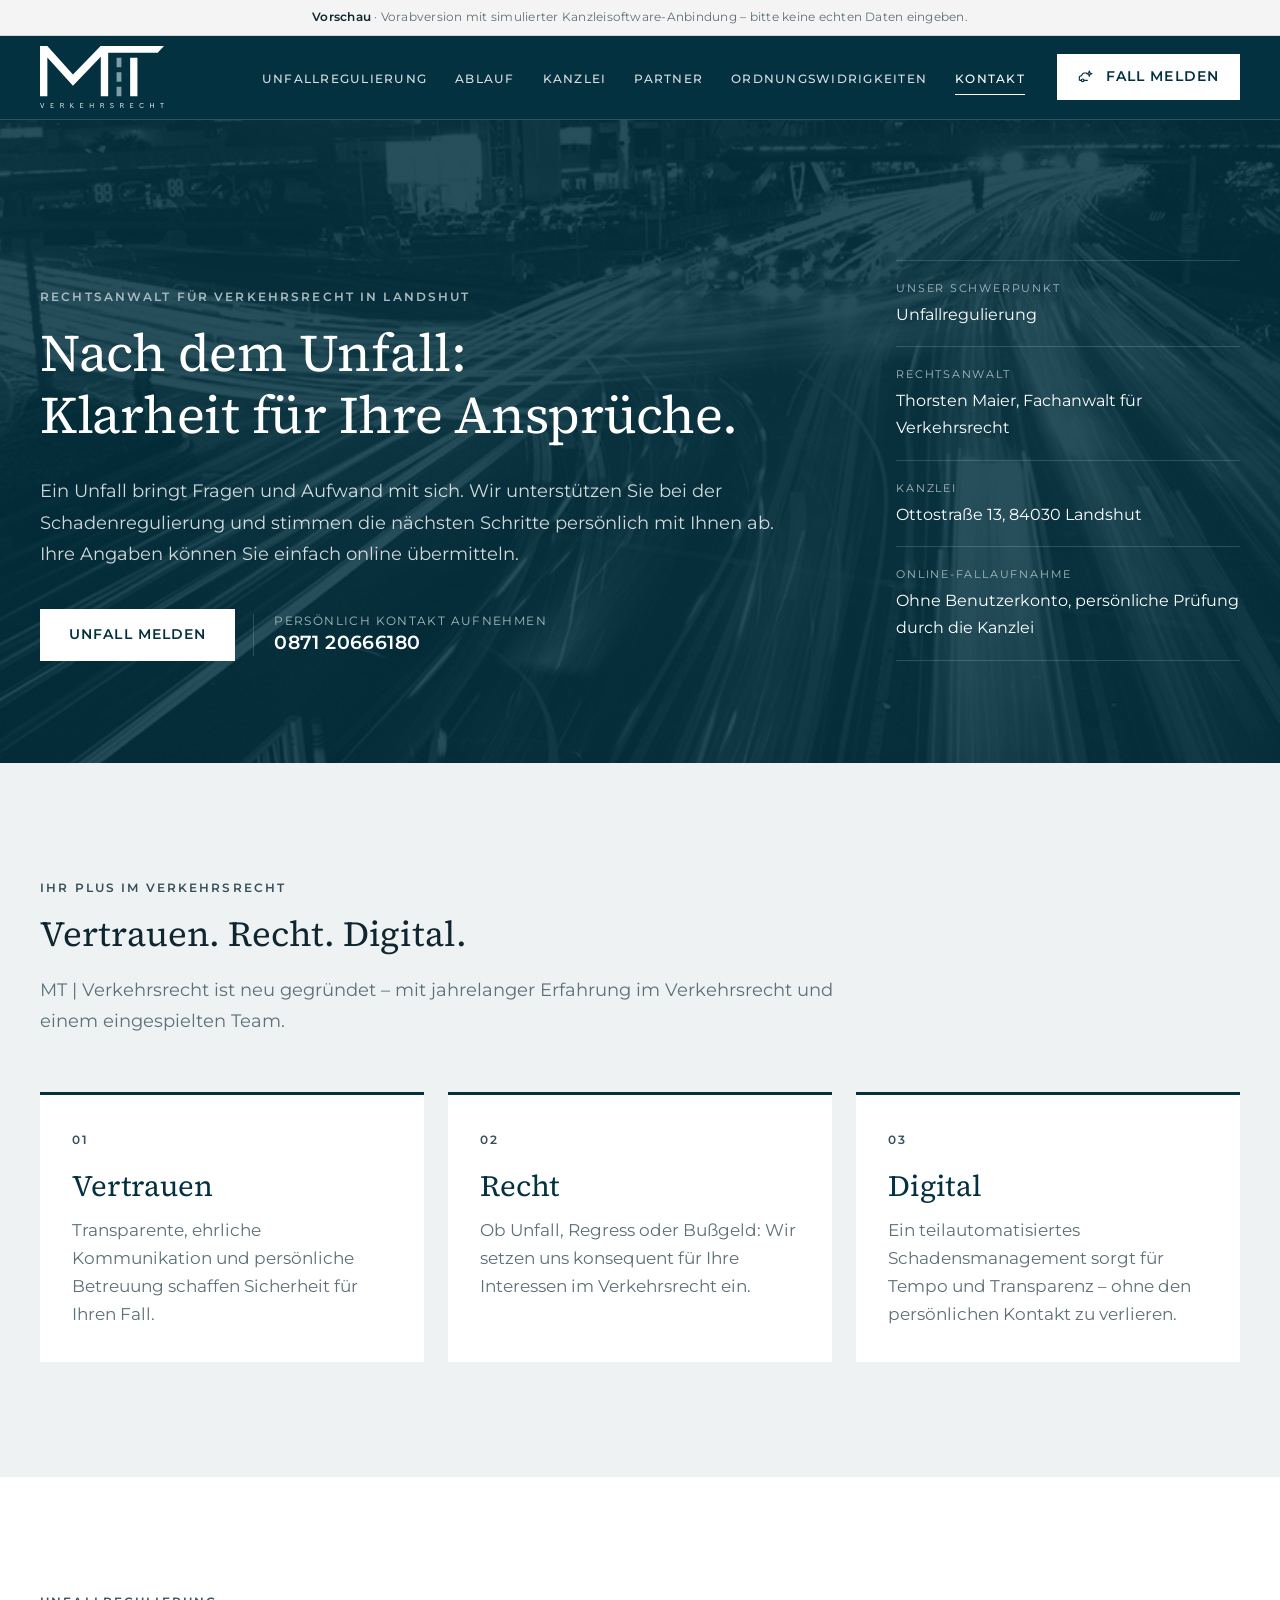
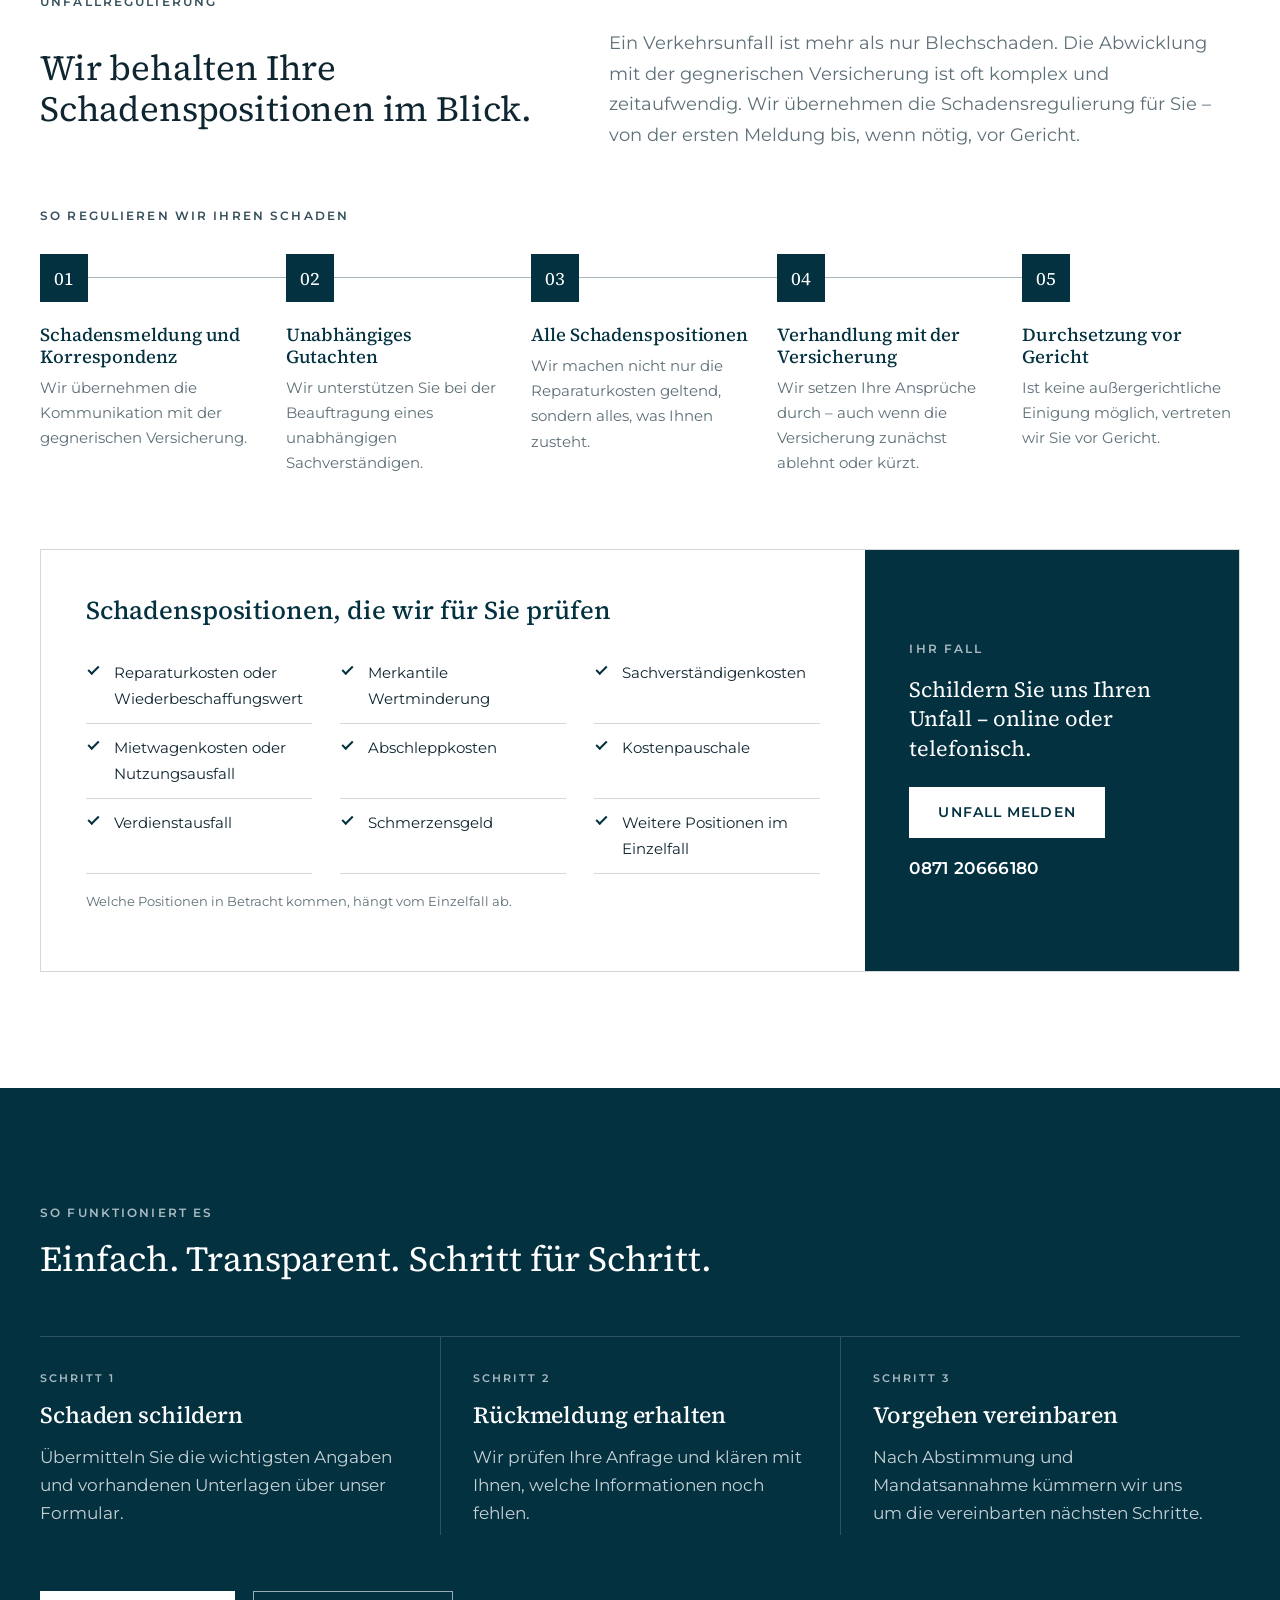
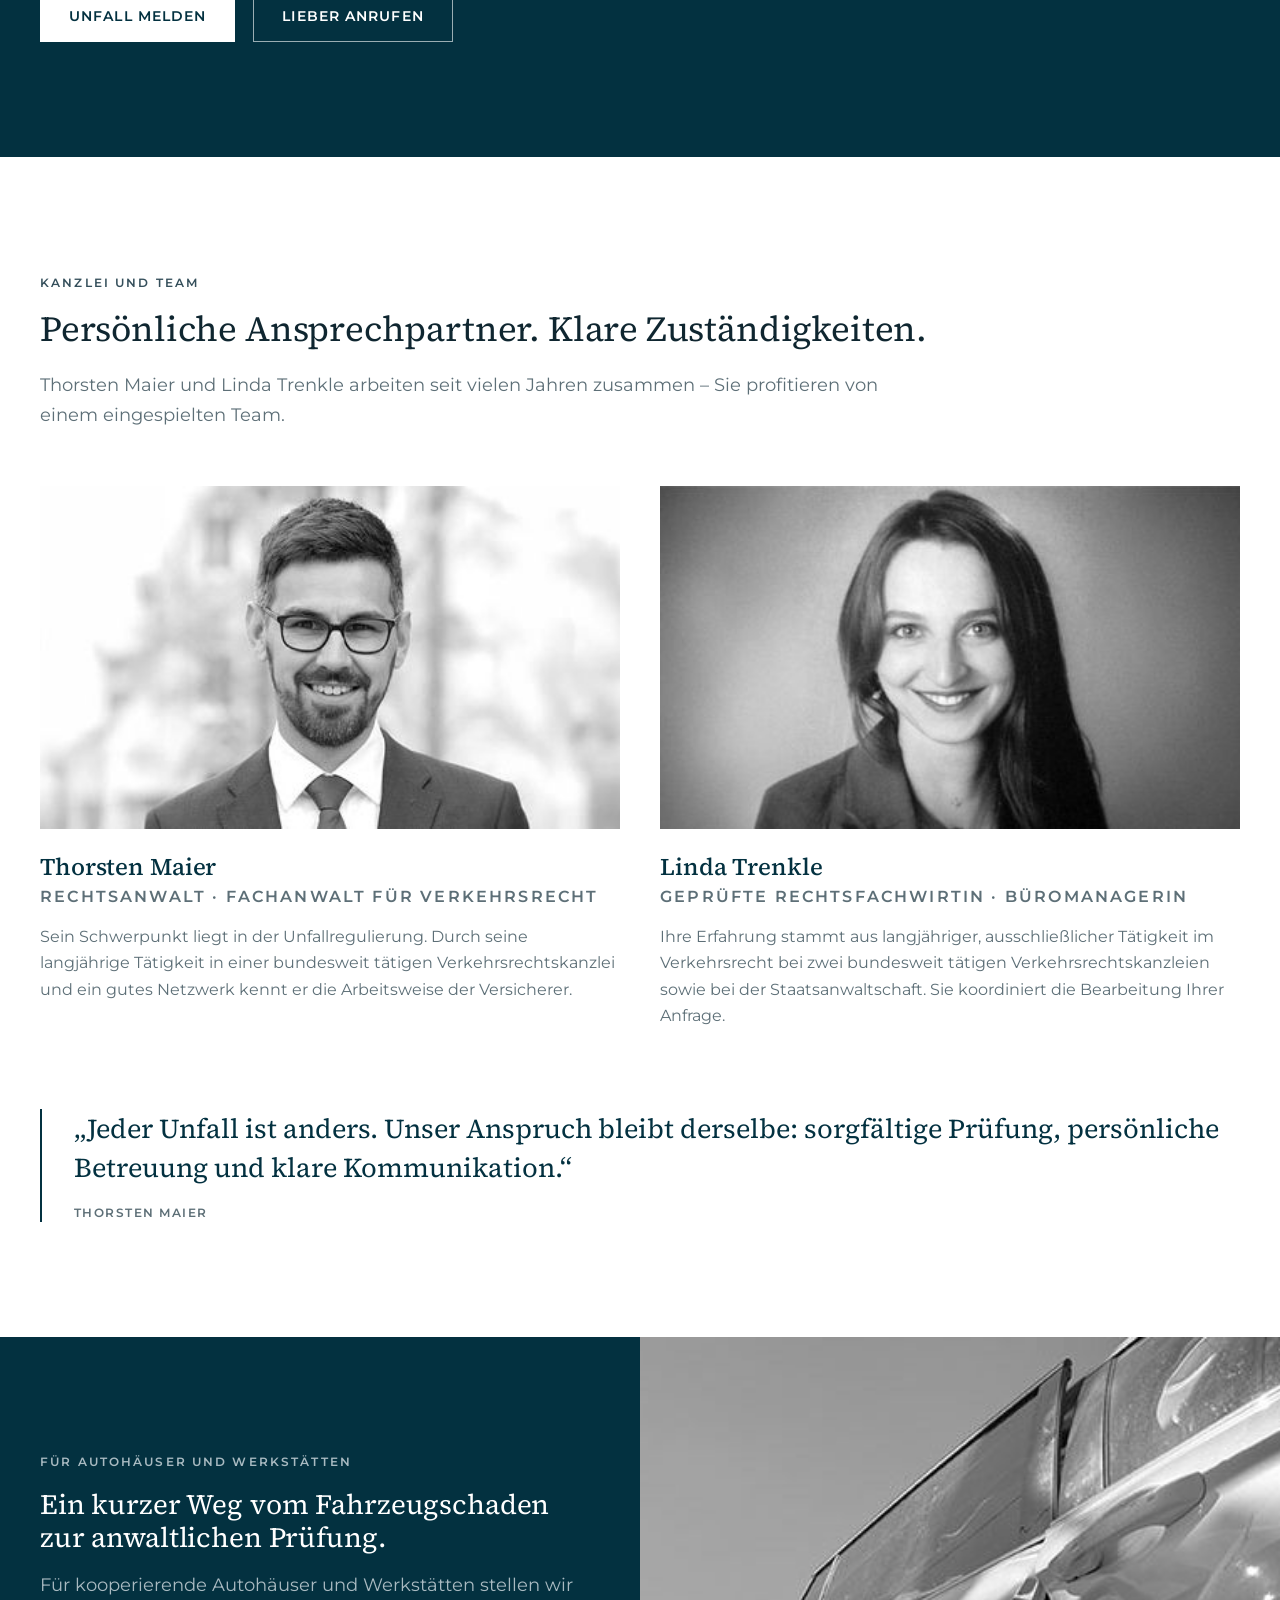
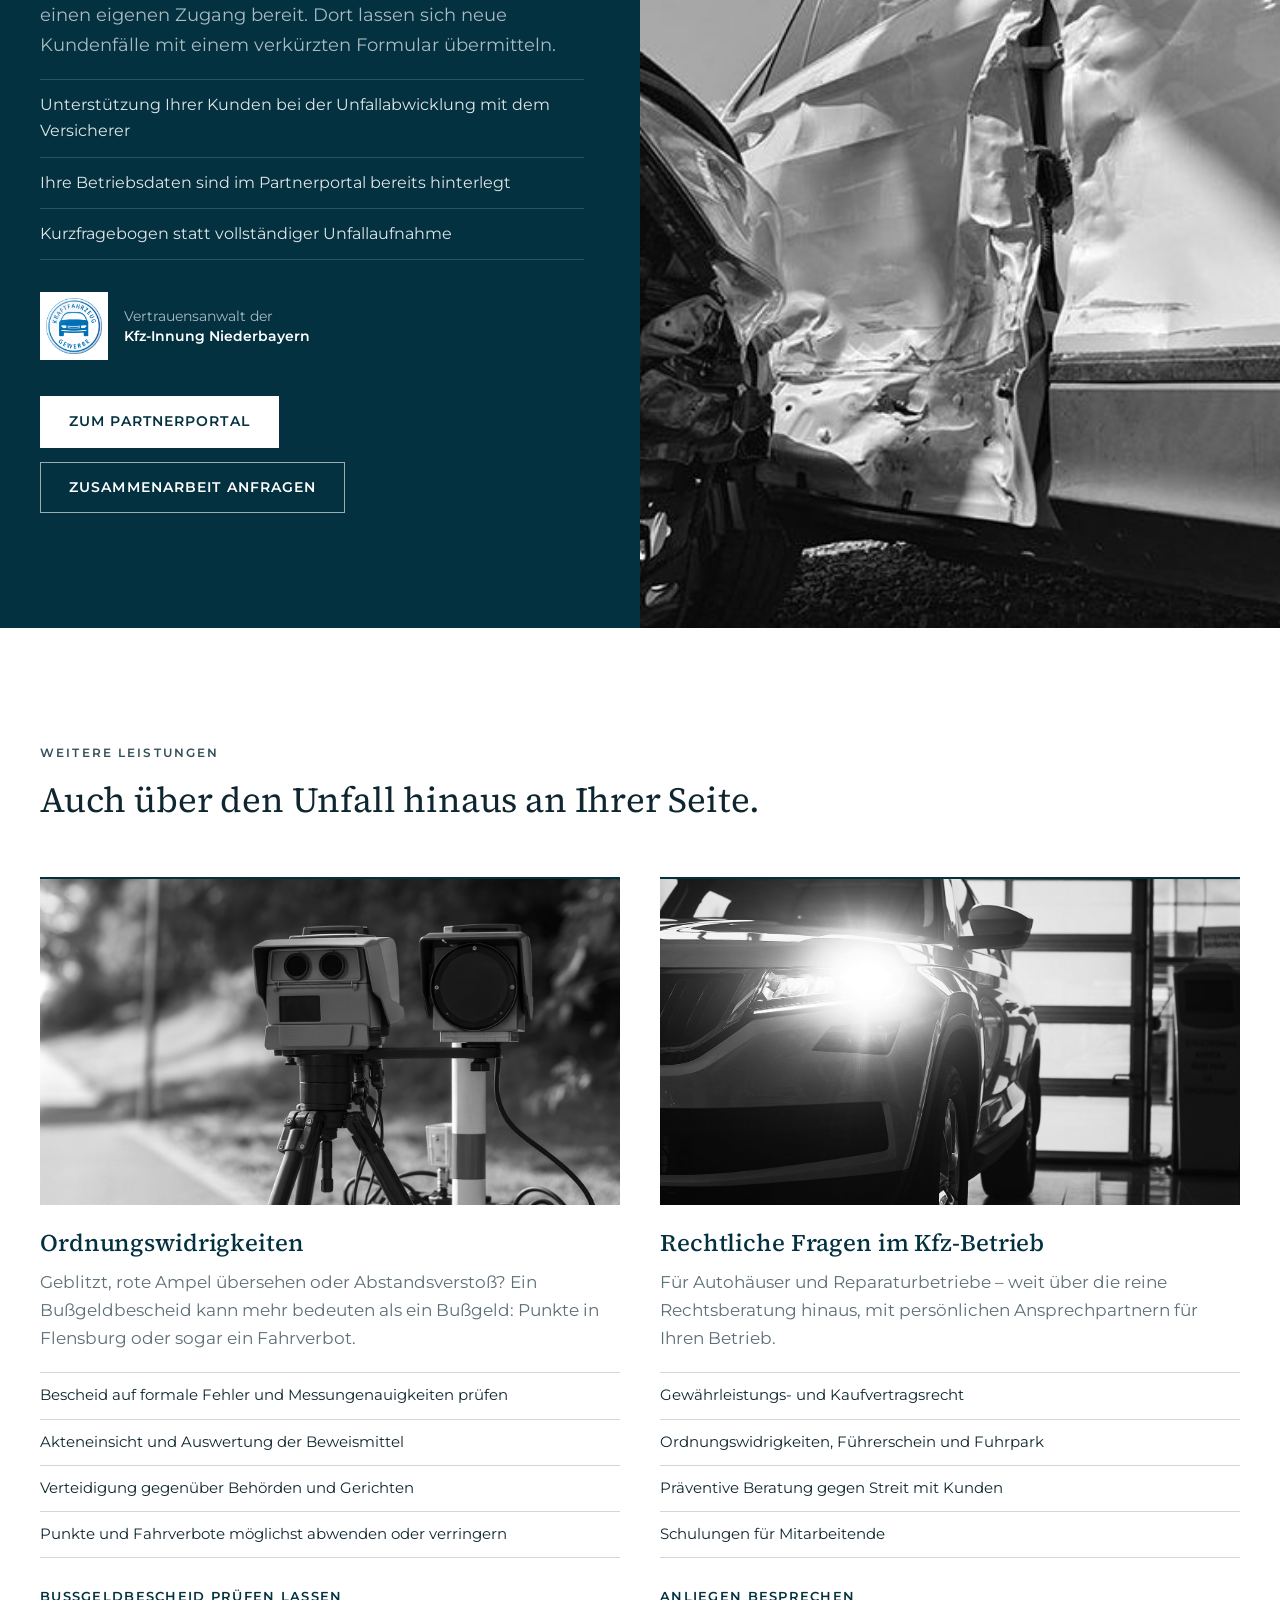
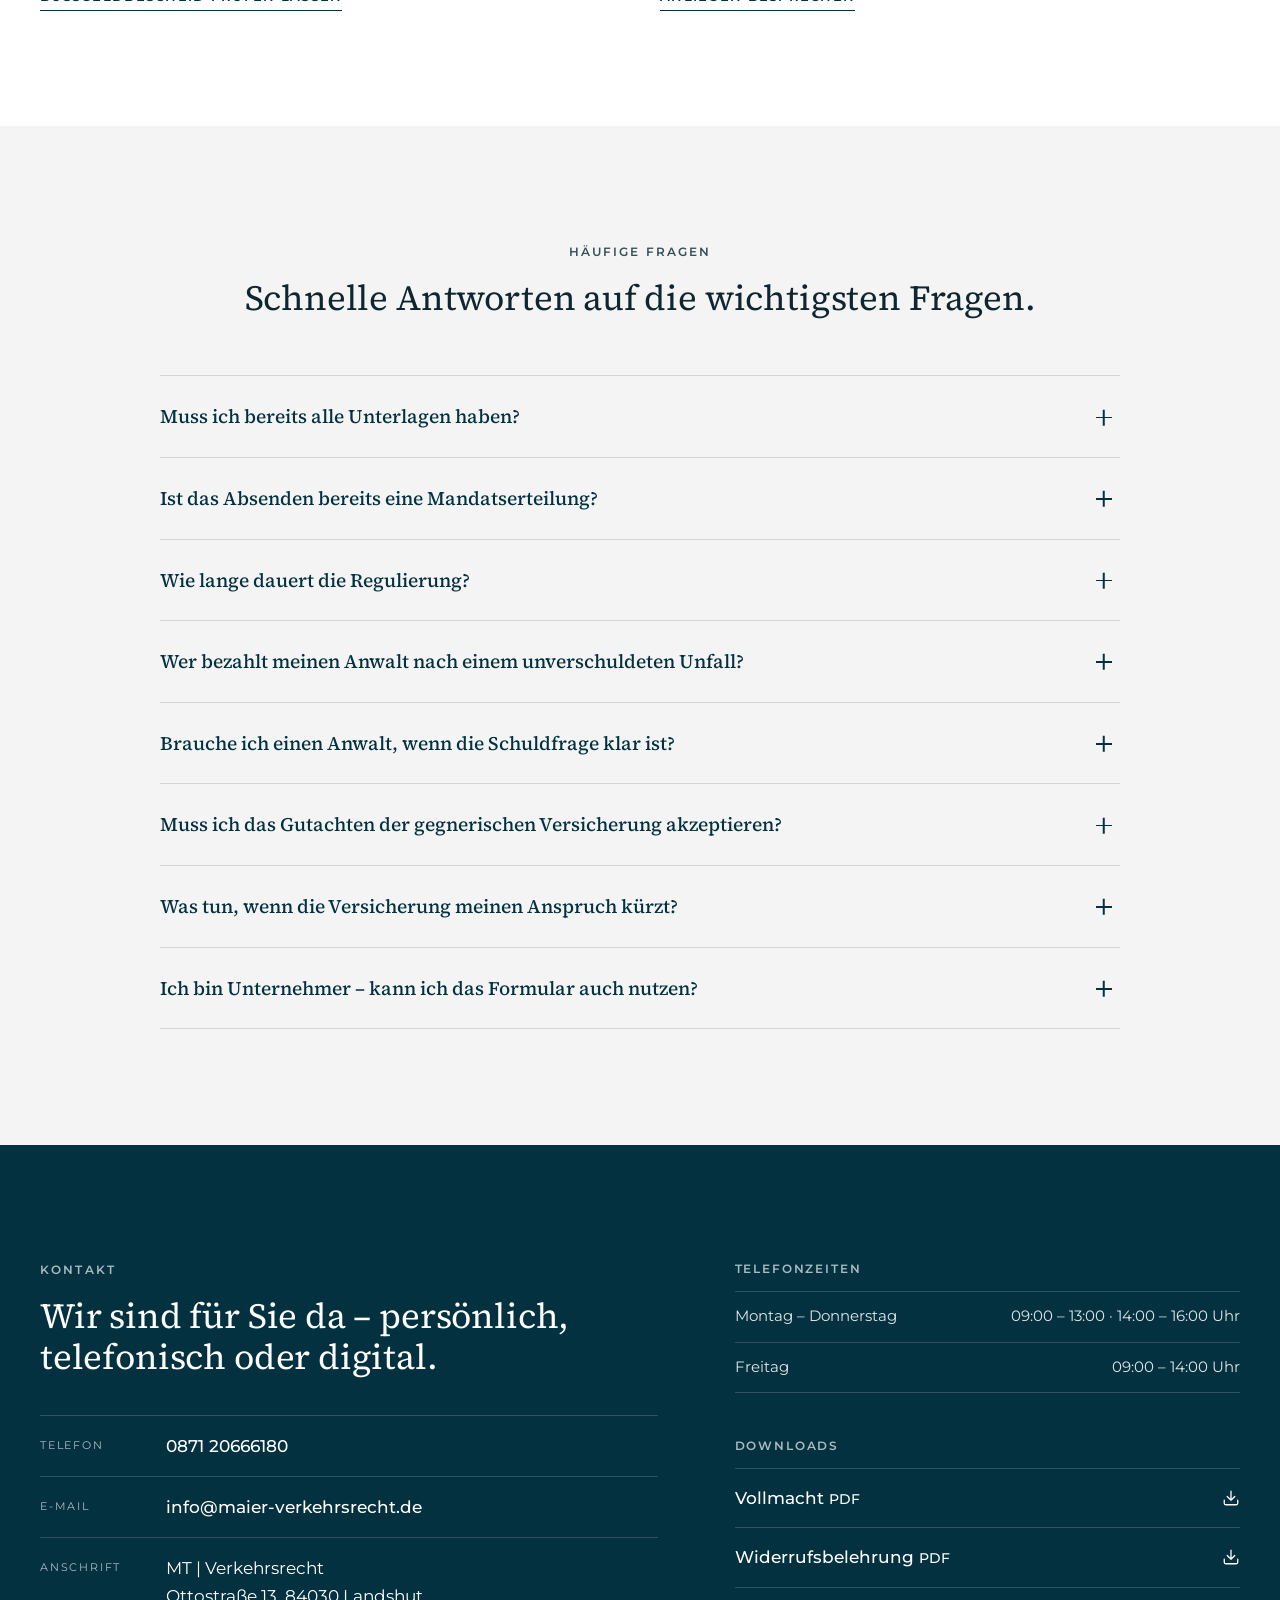
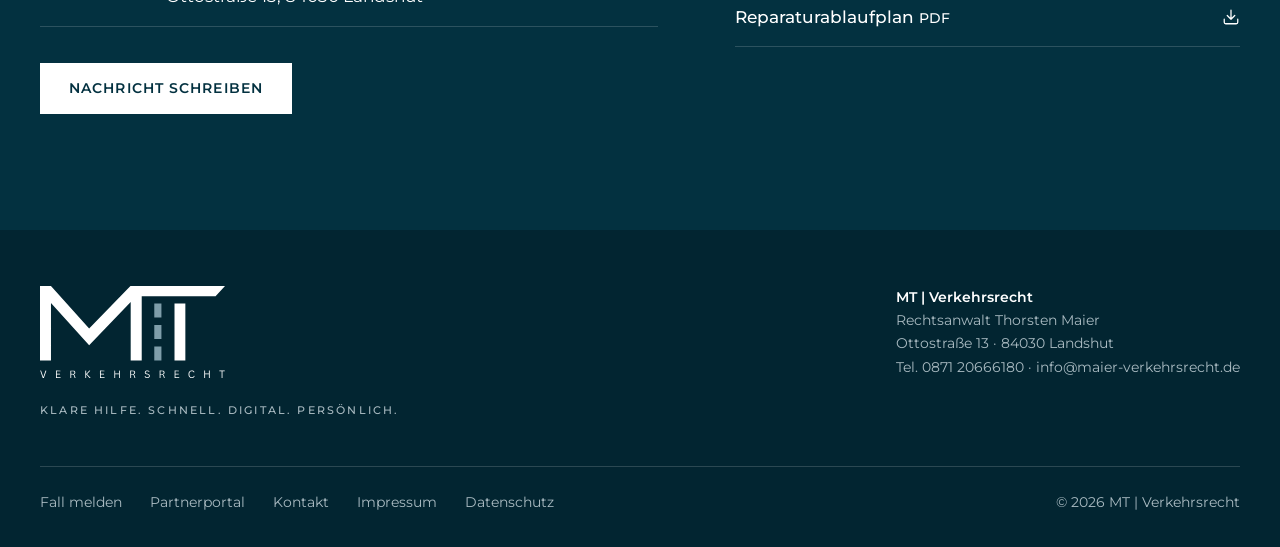
==== commit ac8c1859: "Vorschau aktualisiert: neue Bereiche, Partnerband, Navigation - Ihr Plus: Säulen als Karten auf hell" ====
--- a/index.html
+++ b/index.html
@@ -30,7 +30,7 @@
       <div class="container">
         <a class="logo" href="./" aria-label="MT Verkehrsrecht – Startseite"><img src="assets/logo/mt-logo-hell.svg" alt="MT Verkehrsrecht" width="150" height="75"></a>
         <nav class="main-nav" id="main-nav" aria-label="Hauptnavigation">
-          <ul><li><a href="#unfallregulierung">Unfallregulierung</a></li><li><a href="#ablauf">Ablauf</a></li><li><a href="#kanzlei">Kanzlei</a></li><li><a href="#partner">Autohäuser</a></li><li><a href="#leistungen">Ordnungswidrigkeiten</a></li><li><a href="#kontakt">Kontakt</a></li></ul>
+          <ul><li><a href="#unfallregulierung">Unfallregulierung</a></li><li><a href="#ablauf">Ablauf</a></li><li><a href="#kanzlei">Kanzlei</a></li><li><a href="#partner">Partner</a></li><li><a href="#leistungen">Ordnungswidrigkeiten</a></li><li><a href="#kontakt">Kontakt</a></li></ul>
         </nav>
         <div class="header-cta"><a class="btn btn--primary" href="fall-melden/" aria-label="Fall melden"><svg viewBox="0 0 24 24" fill="none" stroke="currentColor" stroke-width="1.7" stroke-linecap="round" stroke-linejoin="round" aria-hidden="true"><path d="M14 17H9M5 17H3a1 1 0 0 1-1-1v-3.5c0-.8.5-1.5 1.3-1.8L5 10l2.5-3.5A2 2 0 0 1 9.1 6H13"/><circle cx="7" cy="17" r="2"/><path d="m17 3 1 3 3 1-3 1-1 3-1-3-3-1 3-1z"/></svg><span>Fall melden</span></a></div>
         <button class="nav-toggle" type="button" aria-expanded="false" aria-controls="main-nav" aria-label="Menü öffnen"><svg viewBox="0 0 24 24" fill="none" stroke="currentColor" stroke-width="1.7" stroke-linecap="round" stroke-linejoin="round" aria-hidden="true"><path d="M4 6h16M4 12h16M4 18h16"/></svg></button>
@@ -67,44 +67,60 @@
     </section>
 
     <!-- 2b · Ihr Plus -->
-    <section class="section" id="plus" aria-labelledby="plus-title">
+    <section class="section section--tint" id="plus" aria-labelledby="plus-title">
       <div class="container">
         <div class="section-head">
           <p class="eyebrow">Ihr Plus im Verkehrsrecht</p>
           <h2 id="plus-title" class="one-line">Vertrauen. Recht. Digital.</h2>
           <p class="lead">MT | Verkehrsrecht ist neu gegründet – mit jahrelanger Erfahrung im Verkehrsrecht und einem eingespielten Team.</p>
         </div>
-        <ul class="positions positions--3">
-          <li><h3>Vertrauen</h3><p>Transparente, ehrliche Kommunikation und persönliche Betreuung schaffen Sicherheit für Ihren Fall.</p></li>
-          <li><h3>Recht</h3><p>Ob Unfall, Regress oder Bußgeld: Wir setzen uns konsequent für Ihre Interessen im Verkehrsrecht ein.</p></li>
-          <li><h3>Digital</h3><p>Ein teilautomatisiertes Schadensmanagement sorgt für Tempo und Transparenz – ohne den persönlichen Kontakt zu verlieren.</p></li>
+        <ul class="pillar-cards">
+          <li><span class="pillar-cards__no">01</span><h3>Vertrauen</h3><p>Transparente, ehrliche Kommunikation und persönliche Betreuung schaffen Sicherheit für Ihren Fall.</p></li>
+          <li><span class="pillar-cards__no">02</span><h3>Recht</h3><p>Ob Unfall, Regress oder Bußgeld: Wir setzen uns konsequent für Ihre Interessen im Verkehrsrecht ein.</p></li>
+          <li><span class="pillar-cards__no">03</span><h3>Digital</h3><p>Ein teilautomatisiertes Schadensmanagement sorgt für Tempo und Transparenz – ohne den persönlichen Kontakt zu verlieren.</p></li>
         </ul>
       </div>
     </section>
 
     <!-- 3 · Unfallregulierung -->
-    <section class="section section--paper" id="unfallregulierung" aria-labelledby="ur-title">
+    <section class="section" id="unfallregulierung" aria-labelledby="ur-title">
       <div class="container">
         <p class="eyebrow">Unfallregulierung</p>
         <div class="split split--center" style="margin-bottom:56px">
           <h2 id="ur-title" style="margin:0"><span class="line">Wir behalten Ihre</span> <span class="line">Schadenspositionen im Blick.</span></h2>
           <p class="lead" style="margin:0">Ein Verkehrsunfall ist mehr als nur Blechschaden. Die Abwicklung mit der gegnerischen Versicherung ist oft komplex und zeitaufwendig. Wir übernehmen die Schadensregulierung für Sie – von der ersten Meldung bis, wenn nötig, vor Gericht.</p>
         </div>
-        <ul class="positions">
+        <p class="eyebrow" style="margin-bottom:28px">So regulieren wir Ihren Schaden</p>
+        <ol class="journey">
           <li><h3>Schadensmeldung und Korrespondenz</h3><p>Wir übernehmen die Kommunikation mit der gegnerischen Versicherung.</p></li>
-          <li><h3>Unabhängiges Gutachten</h3><p>Wir unterstützen Sie bei der Beauftragung eines unabhängigen Sachverständigen zur Feststellung der Schadenshöhe.</p></li>
-          <li><h3>Alle Schadenspositionen</h3><p>Wir machen nicht nur die Reparaturkosten geltend, sondern alle Positionen, die Ihnen zustehen.</p></li>
-          <li><h3>Verhandlung mit der Versicherung</h3><p>Wir setzen Ihre Ansprüche konsequent durch – auch wenn die Versicherung zunächst ablehnt oder kürzt.</p></li>
-          <li><h3>Durchsetzung vor Gericht</h3><p>Ist keine außergerichtliche Einigung möglich, vertreten wir Ihre Interessen vor Gericht.</p></li>
-          <li><h3>Ihr Fall</h3><p>Schildern Sie uns Ihren Unfall online oder telefonisch.</p><a href="fall-melden/" data-href="fall-melden/" class="btn--link" style="margin-top:12px;display:inline-block">Unfall melden</a></li>
-        </ul>
-        <p class="eyebrow" style="margin:56px 0 16px">Schadenspositionen, die wir für Sie prüfen</p>
-        <div class="service-strip service-strip--3" aria-label="Schadenspositionen">
-          <span>Reparaturkosten oder Wiederbeschaffungswert</span><span>Merkantile Wertminderung</span><span>Sachverständigenkosten</span>
-          <span>Mietwagenkosten oder Nutzungsausfall</span><span>Abschleppkosten</span><span>Kostenpauschale</span>
-          <span>Verdienstausfall</span><span>Schmerzensgeld</span><span>Weitere Positionen im Einzelfall</span>
-        </div>
-        <p class="note">Welche Positionen in Betracht kommen, hängt vom Einzelfall ab.</p>
+          <li><h3>Unabhängiges Gutachten</h3><p>Wir unterstützen Sie bei der Beauftragung eines unabhängigen Sachverständigen.</p></li>
+          <li><h3>Alle Schadenspositionen</h3><p>Wir machen nicht nur die Reparaturkosten geltend, sondern alles, was Ihnen zusteht.</p></li>
+          <li><h3>Verhandlung mit der Versicherung</h3><p>Wir setzen Ihre Ansprüche durch – auch wenn die Versicherung zunächst ablehnt oder kürzt.</p></li>
+          <li><h3>Durchsetzung vor Gericht</h3><p>Ist keine außergerichtliche Einigung möglich, vertreten wir Sie vor Gericht.</p></li>
+        </ol>
+        <div class="claims-card">
+          <div class="claims-card__body">
+            <h3>Schadenspositionen, die wir für Sie prüfen</h3>
+            <ul class="checklist">
+              <li>Reparaturkosten oder Wiederbeschaffungswert</li>
+              <li>Merkantile Wertminderung</li>
+              <li>Sachverständigenkosten</li>
+              <li>Mietwagenkosten oder Nutzungsausfall</li>
+              <li>Abschleppkosten</li>
+              <li>Kostenpauschale</li>
+              <li>Verdienstausfall</li>
+              <li>Schmerzensgeld</li>
+              <li>Weitere Positionen im Einzelfall</li>
+            </ul>
+            <p class="note">Welche Positionen in Betracht kommen, hängt vom Einzelfall ab.</p>
+          </div>
+          <div class="claims-card__cta petrol">
+            <p class="eyebrow">Ihr Fall</p>
+            <p class="claims-card__cta-title">Schildern Sie uns Ihren Unfall – online oder telefonisch.</p>
+            <a href="fall-melden/" data-href="fall-melden/" class="btn btn--primary">Unfall melden</a>
+            <a class="claims-card__tel" href="tel:+4987120666180" data-k="telefon">0871 20666180</a>
+          </div>
+        </div>
       </div>
     </section>
 
--- a/assets/css/main.css
+++ b/assets/css/main.css
@@ -169,32 +169,7 @@
 .hero__facts a { color: var(--white); }
 @media (max-width: 900px) { .hero__grid { grid-template-columns: 1fr; } }
 
-/* --- Raster (Unfallregulierung, Ihr Plus) ------------------------------- */
-.positions { list-style: none; margin: 0; padding: 0; display: grid; grid-template-columns: repeat(3, 1fr); border-top: 1px solid var(--grey-line); }
-.positions li { padding: 26px 28px 28px 0; border-bottom: 1px solid var(--grey-line); }
-.positions li:not(:nth-child(3n)) { border-right: 1px solid var(--grey-line); }
-.positions li:not(:nth-child(3n+1)) { padding-left: 28px; }
-.positions h3 { font-size: 1.2rem; margin-bottom: 6px; color: var(--brand); }
-.positions p { color: var(--muted); font-size: .95rem; margin: 0; }
-@media (max-width: 900px) {
-  .positions { grid-template-columns: 1fr 1fr; }
-  .positions li { padding: 22px 20px 22px 0 !important; border-right: 0 !important; }
-  .positions li:nth-child(odd) { border-right: 1px solid var(--grey-line) !important; }
-  .positions li:nth-child(even) { padding-left: 20px !important; }
-}
-@media (max-width: 560px) { .positions { grid-template-columns: 1fr; } .positions li:nth-child(n) { border-right: 0 !important; padding: 20px 0 !important; } }
 .note { color: var(--muted); font-size: .84rem; margin-top: 16px; }
-.service-strip { display: grid; grid-template-columns: repeat(3, 1fr); border: 1px solid var(--grey-line); background: var(--white); }
-.service-strip span { padding: 16px 20px; font-size: .76rem; font-weight: 600; letter-spacing: .1em; text-transform: uppercase; color: var(--brand); border-bottom: 1px solid var(--grey-line); }
-.service-strip span:not(:nth-child(3n+1)) { border-left: 1px solid var(--grey-line); }
-.service-strip span:nth-last-child(-n+3) { border-bottom: 0; }
-@media (max-width: 900px) {
-  .service-strip { grid-template-columns: 1fr 1fr; }
-  .service-strip span:nth-child(n) { border-left: 0; border-bottom: 1px solid var(--grey-line); }
-  .service-strip span:nth-child(even) { border-left: 1px solid var(--grey-line); }
-  .service-strip span:last-child { border-bottom: 0; }
-}
-@media (max-width: 480px) { .service-strip { grid-template-columns: 1fr; } .service-strip span:nth-child(n) { border-left: 0; } }
 
 /* --- Ablauf ---------------------------------------------------------------- */
 .steps { list-style: none; margin: 0; padding: 0; display: grid; grid-template-columns: repeat(3, 1fr); counter-reset: step; border-top: 1px solid var(--line-dark); }
@@ -217,20 +192,18 @@
 .quote { margin: 64px 0 0; padding: 0 0 0 32px; border-left: 2px solid var(--brand); font-family: var(--font-serif); font-size: clamp(1.3rem, 2.2vw, 1.7rem); font-weight: 400; line-height: 1.45; color: var(--brand); max-width: none; }
 .quote footer { margin-top: 16px; font-family: var(--font); font-size: .78rem; font-weight: 600; letter-spacing: .12em; text-transform: uppercase; color: var(--muted); }
 
-/* --- Partnerband ----------------------------------------------------------- */
-.partner-band { display: grid; grid-template-columns: 1fr 1fr; padding: 0; }
-.partner-band > .container { grid-column: 1 / -1; grid-row: 1; display: grid; grid-template-columns: 1fr 1fr; }
-.partner-band .content { grid-column: 1; padding: var(--section) clamp(24px, 4vw, 64px) var(--section) 0; }
-.partner-band h2 { font-size: clamp(1.75rem, 2.45vw, 2.6rem); }
-.partner-band__img { grid-column: 2; grid-row: 1; position: relative; min-height: 100%; }
-.partner-band__img img { position: absolute; inset: 0; width: 100%; height: 100%; object-fit: cover; filter: grayscale(1); }
-.partner-band ul { list-style: none; padding: 0; margin: 0 0 40px; border-top: 1px solid var(--line-dark); }
+/* --- Partnerband --------------------------------------------------------- */
+.partner-band { position: relative; overflow: hidden; }
+.partner-band .content { width: calc(50% - 56px); padding: var(--section) 0; }
+/* Schriftgröße an die Spaltenbreite gekoppelt: längste Zeile („Ein kurzer Weg vom Fahrzeugschaden“) passt immer */
+.partner-band h2 { font-size: clamp(1.3rem, calc((min(100vw, var(--container)) / 2 - 96px) / 19.5), 2.3rem); }
+.partner-band__img { position: absolute; top: 0; bottom: 0; left: 50%; right: 0; }
+.partner-band__img img { width: 100%; height: 100%; object-fit: cover; filter: grayscale(1); }
+.partner-band ul { list-style: none; padding: 0; margin: 0 0 32px; border-top: 1px solid var(--line-dark); }
 .partner-band li { padding: 12px 0; border-bottom: 1px solid var(--line-dark); color: rgba(255,255,255,.88); font-size: .97rem; }
-@media (max-width: 900px) {
-  .partner-band { grid-template-columns: 1fr; }
-  .partner-band > .container { grid-template-columns: 1fr; }
-  .partner-band .content { padding: 64px 0; }
-  .partner-band__img { grid-column: 1; grid-row: 2; height: 260px; }
+@media (max-width: 1000px) {
+  .partner-band .content { width: auto; padding: 64px 0; }
+  .partner-band__img { position: relative; left: 0; height: 280px; }
 }
 
 /* --- Weitere Leistungen (Bildkarten) ------------------------------------- */
@@ -483,3 +456,42 @@
 .innung strong { color: var(--white); font-weight: 600; }
 .innung__logo { background: var(--white); padding: 6px; flex: none; }
 .innung__logo img { width: 56px; height: 56px; }
+
+/* --- Ihr Plus: Karten ------------------------------------------------------ */
+.pillar-cards { list-style: none; margin: 0; padding: 0; display: grid; grid-template-columns: repeat(3, 1fr); gap: 24px; }
+.pillar-cards li { background: var(--white); border-top: 3px solid var(--brand); padding: 36px 32px 34px; }
+.pillar-cards__no { display: block; font-size: .72rem; font-weight: 600; letter-spacing: .18em; color: var(--brand-2); margin-bottom: 18px; }
+.pillar-cards h3 { font-size: clamp(1.7rem, 2.3vw, 2.2rem); font-weight: 400; color: var(--brand); margin-bottom: 12px; }
+.pillar-cards p { color: var(--muted); margin: 0; }
+@media (max-width: 900px) { .pillar-cards { grid-template-columns: 1fr; gap: 16px; } }
+
+/* --- Unfallregulierung: Ablauf -------------------------------------------- */
+.journey { list-style: none; margin: 0 0 clamp(48px, 6vw, 72px); padding: 0; display: grid; grid-template-columns: repeat(5, 1fr); gap: 28px; counter-reset: jn; position: relative; }
+.journey li { position: relative; counter-increment: jn; }
+/* Verbindungslinie je Schritt bis zum nächsten Quadrat (endet exakt an der letzten Nummer) */
+.journey li:not(:last-child)::after { content: ""; position: absolute; top: 23px; left: 48px; right: -28px; height: 1px; background: var(--brand); opacity: .35; }
+.journey li::before { content: counter(jn, decimal-leading-zero); position: relative; display: grid; place-items: center; width: 48px; height: 48px; margin-bottom: 22px; background: var(--brand); color: var(--white); font-family: var(--font-serif); font-size: 1.15rem; }
+.journey h3 { font-size: 1.15rem; color: var(--brand); margin-bottom: 8px; }
+.journey p { color: var(--muted); font-size: .93rem; margin: 0; }
+@media (max-width: 1000px) {
+  .journey { grid-template-columns: 1fr; gap: 0; }
+  .journey li:not(:last-child)::after { top: 48px; bottom: 0; left: 23px; right: auto; width: 1px; height: auto; }
+  .journey li { display: grid; grid-template-columns: 48px 1fr; column-gap: 20px; padding-bottom: 26px; }
+  .journey li::before { grid-row: span 2; margin: 0; }
+}
+
+/* --- Unfallregulierung: Schadenspositionen -------------------------------- */
+.claims-card { display: grid; grid-template-columns: minmax(0, 2.2fr) minmax(0, 1fr); background: var(--white); border: 1px solid var(--grey-line); }
+.claims-card__body { padding: clamp(28px, 3.5vw, 48px); }
+.claims-card__body h3 { font-size: clamp(1.4rem, 2vw, 1.75rem); color: var(--brand); margin-bottom: 24px; }
+.checklist { list-style: none; margin: 0; padding: 0; display: grid; grid-template-columns: repeat(3, minmax(0, 1fr)); column-gap: 28px; }
+.checklist li { position: relative; padding: 11px 0 11px 28px; border-bottom: 1px solid var(--grey-line); font-size: .96rem; }
+.checklist li::before { content: ""; position: absolute; left: 2px; top: 17px; width: 11px; height: 6px; border-left: 2px solid var(--brand); border-bottom: 2px solid var(--brand); transform: rotate(-45deg); }
+.claims-card__cta { padding: clamp(28px, 3.5vw, 48px); display: flex; flex-direction: column; align-items: flex-start; justify-content: center; gap: 16px; }
+.claims-card__cta .eyebrow { margin: 0; }
+.claims-card__cta-title { font-family: var(--font-serif); font-size: clamp(1.3rem, 1.7vw, 1.6rem); line-height: 1.35; margin: 0 0 8px; }
+.claims-card__tel { color: var(--white); text-decoration: none; font-weight: 600; letter-spacing: .02em; }
+.claims-card__tel:hover { text-decoration: underline; }
+@media (max-width: 1100px) { .checklist { grid-template-columns: 1fr 1fr; } }
+@media (max-width: 900px) { .claims-card { grid-template-columns: 1fr; } }
+@media (max-width: 560px) { .checklist { grid-template-columns: 1fr; } }
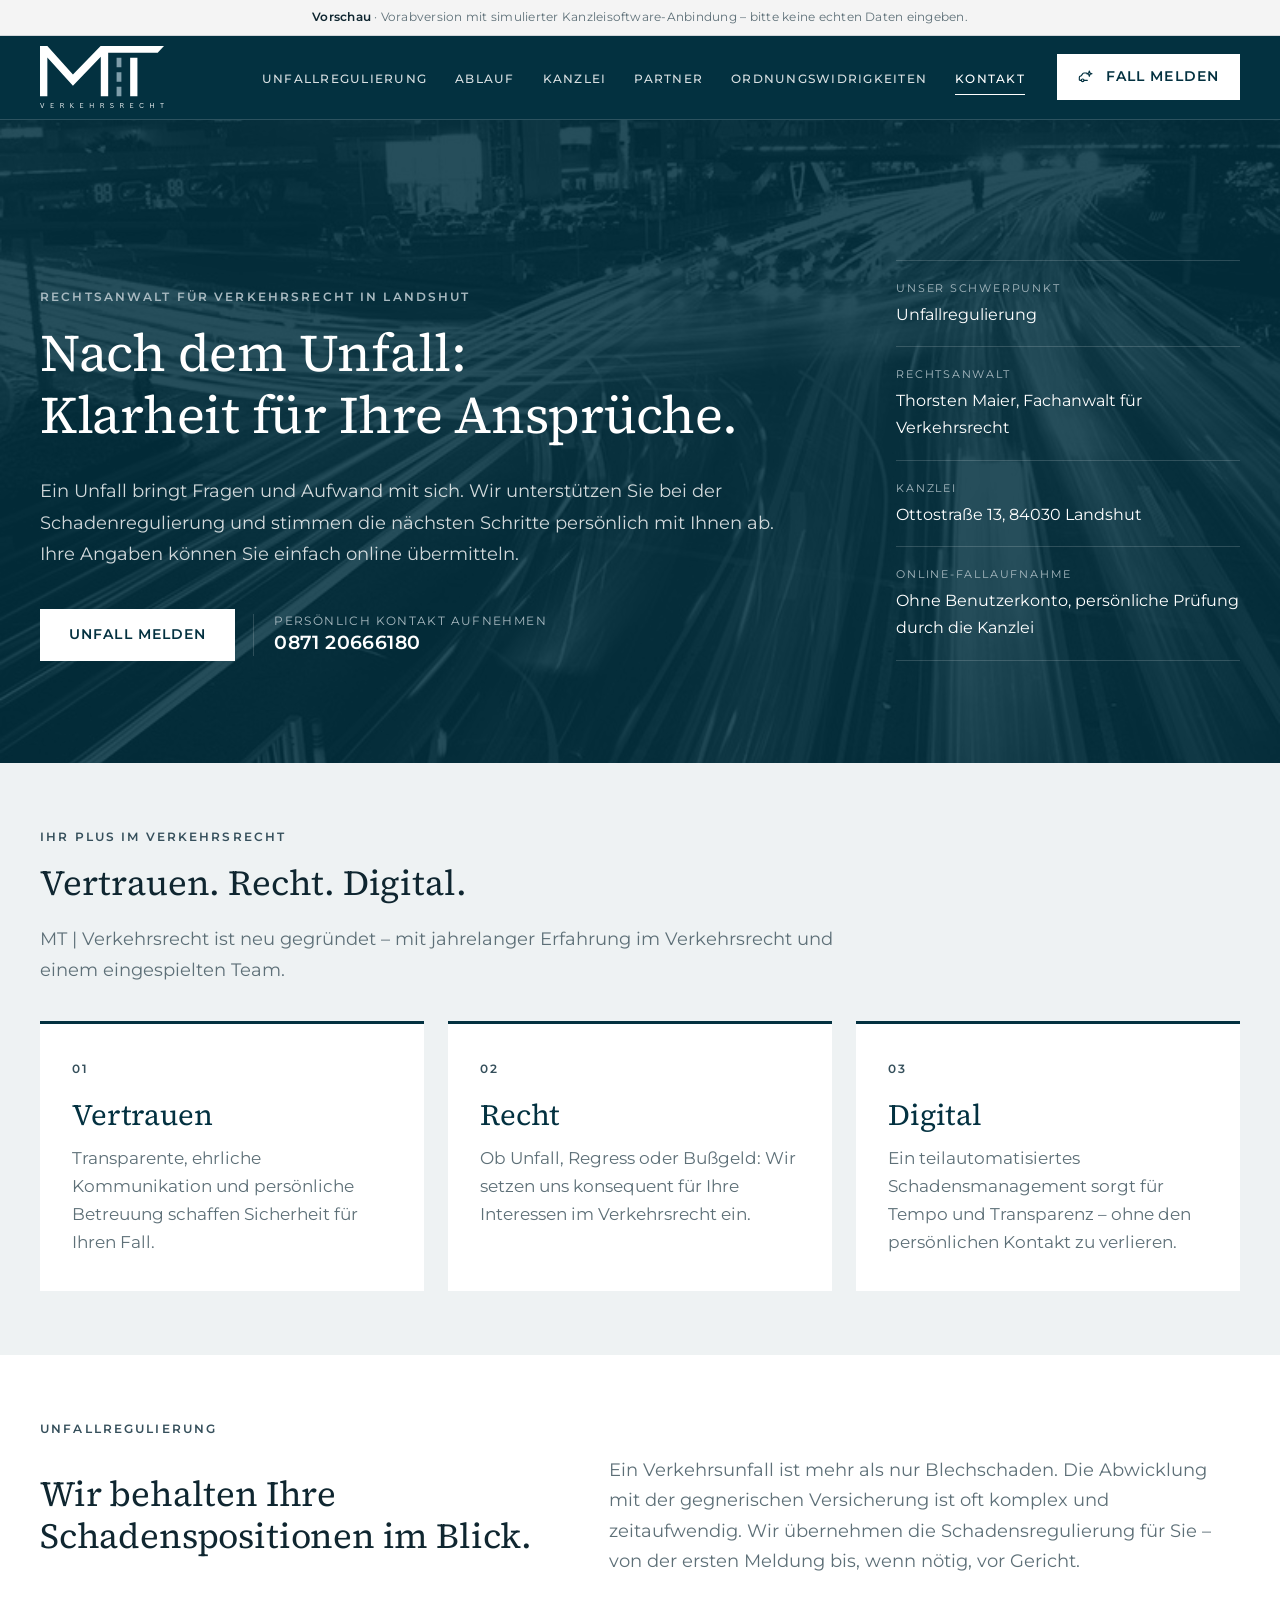
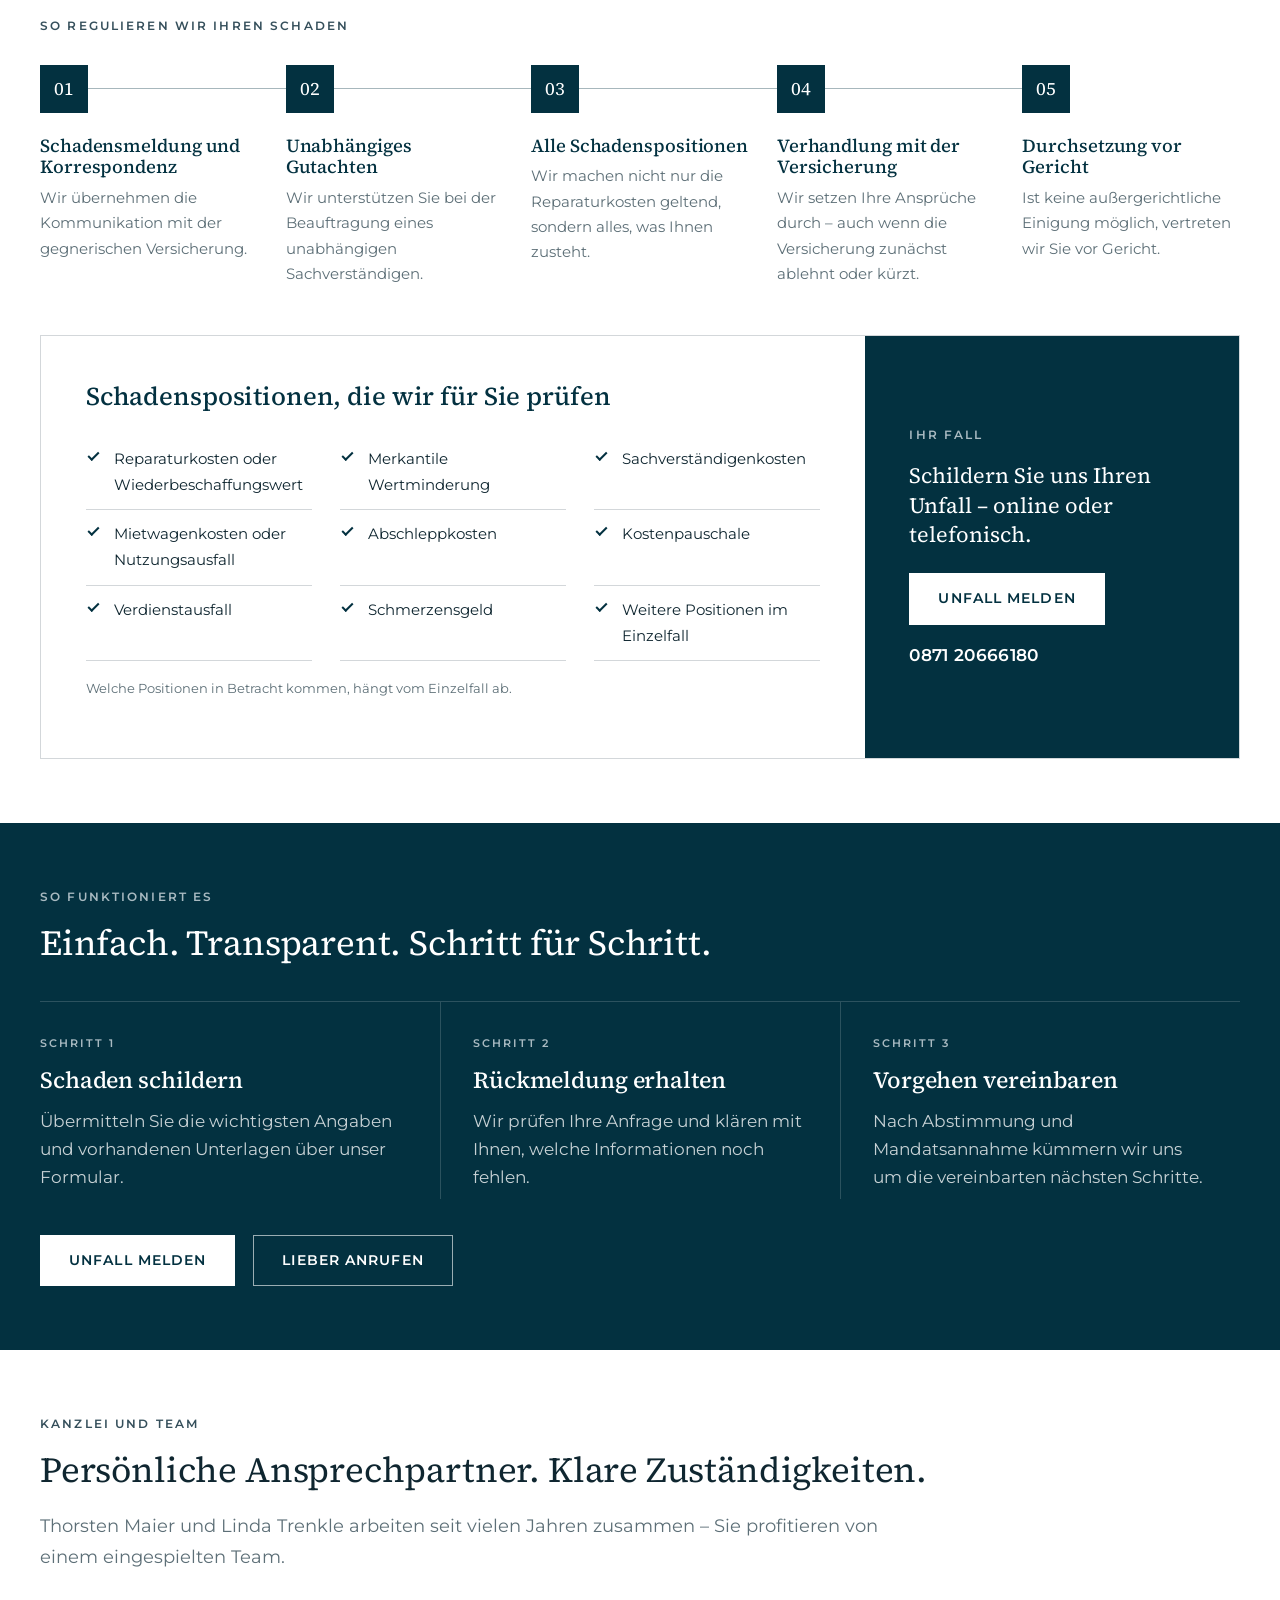
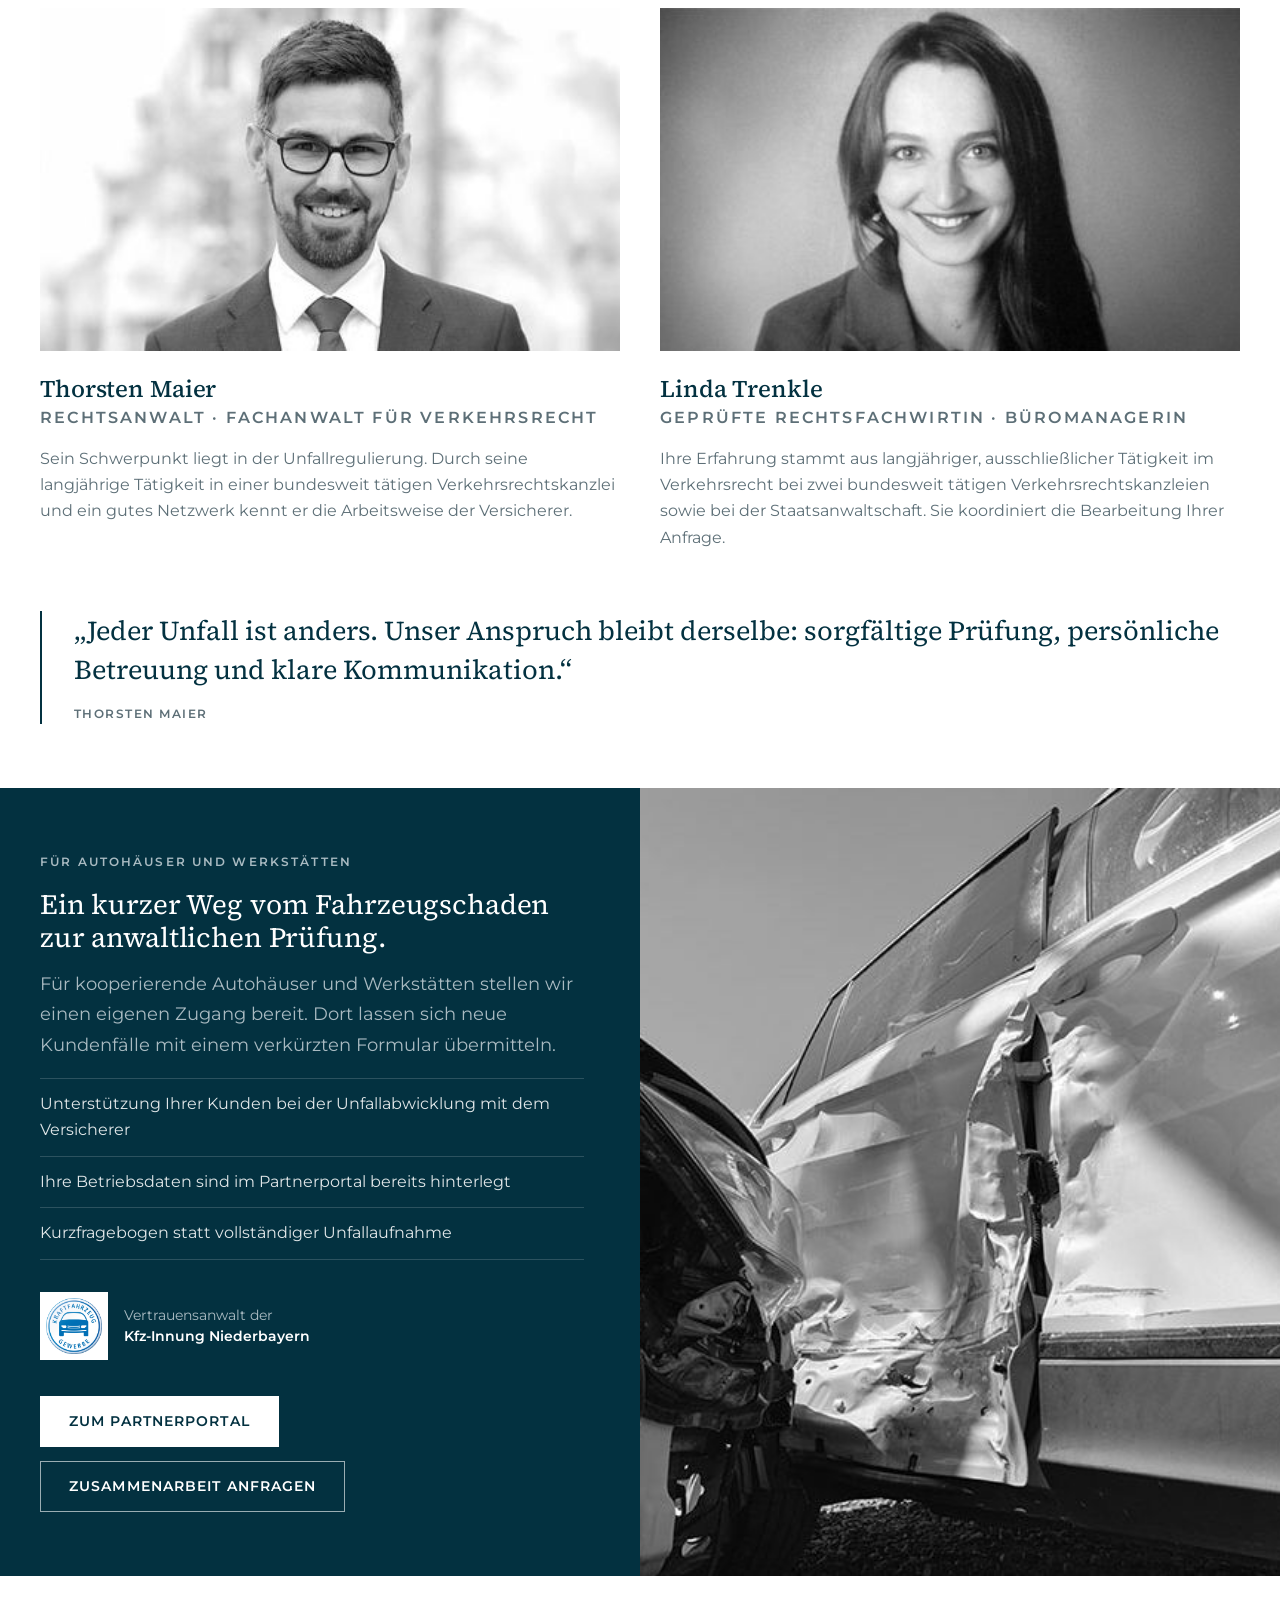
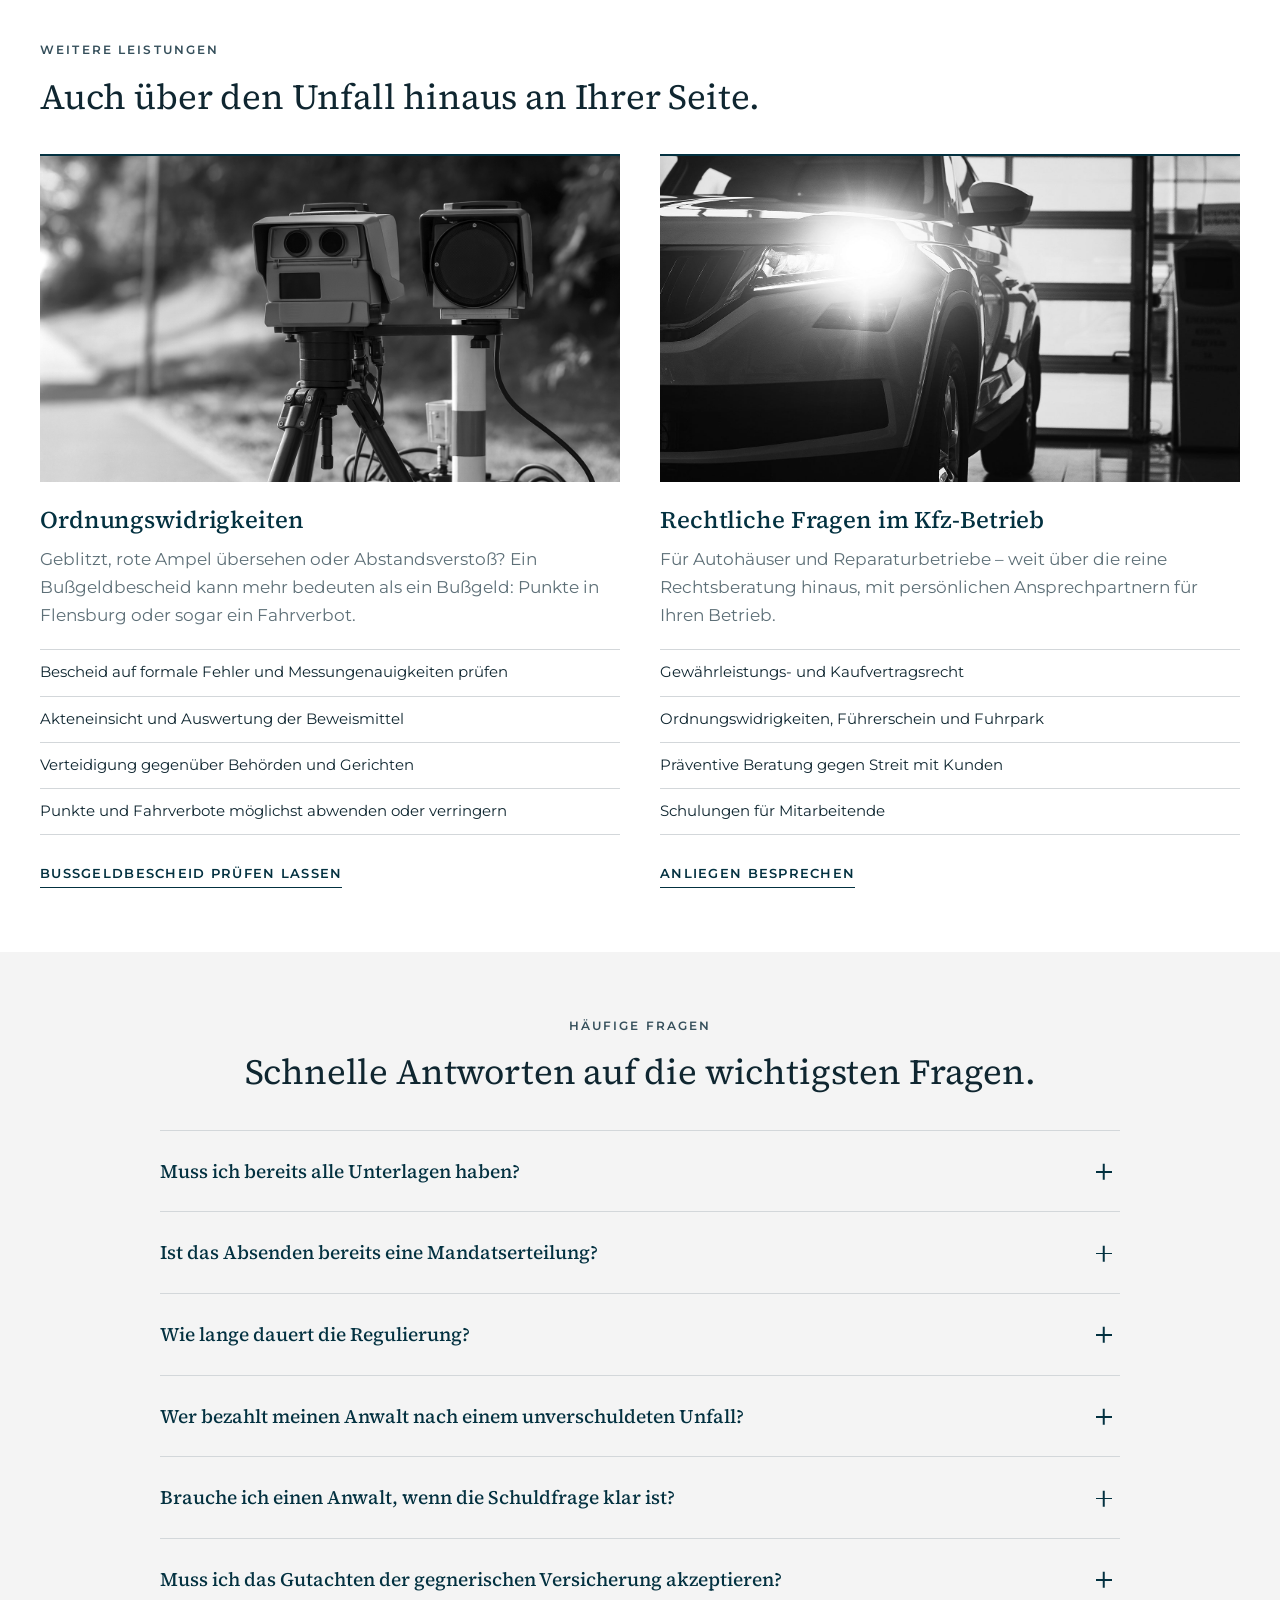
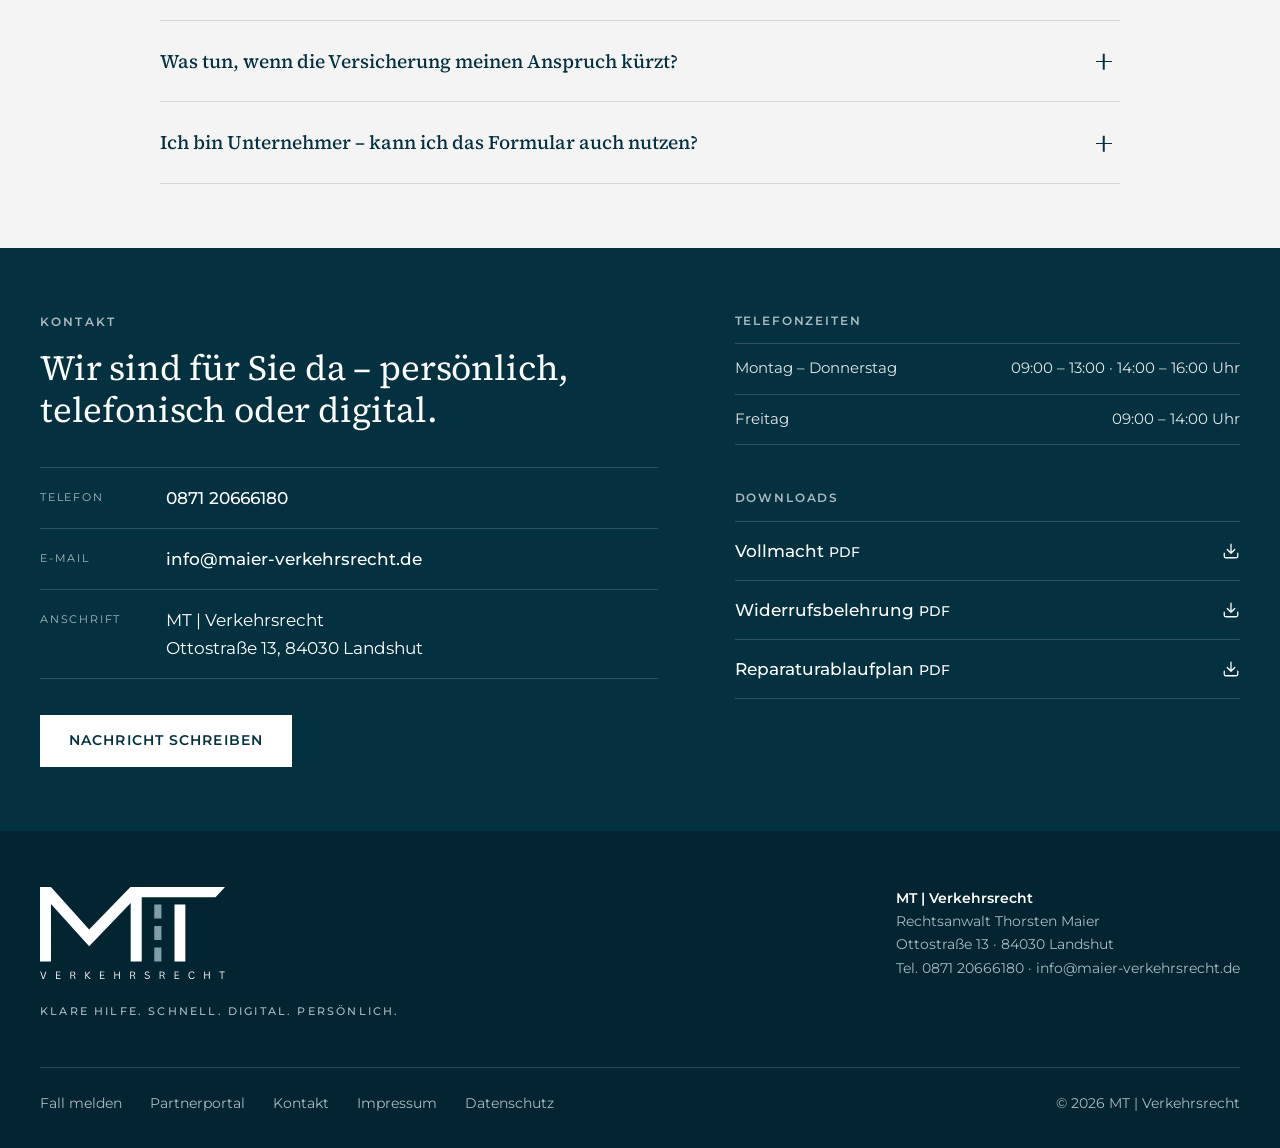
==== commit 6e3bfc6a: "Vorschau aktualisiert: kompaktere Abstände, Partner bearbeiten - Abstände zwischen den Themenbereich" ====
--- a/index.html
+++ b/index.html
@@ -86,7 +86,7 @@
     <section class="section" id="unfallregulierung" aria-labelledby="ur-title">
       <div class="container">
         <p class="eyebrow">Unfallregulierung</p>
-        <div class="split split--center" style="margin-bottom:56px">
+        <div class="split split--center" style="margin-bottom:40px">
           <h2 id="ur-title" style="margin:0"><span class="line">Wir behalten Ihre</span> <span class="line">Schadenspositionen im Blick.</span></h2>
           <p class="lead" style="margin:0">Ein Verkehrsunfall ist mehr als nur Blechschaden. Die Abwicklung mit der gegnerischen Versicherung ist oft komplex und zeitaufwendig. Wir übernehmen die Schadensregulierung für Sie – von der ersten Meldung bis, wenn nötig, vor Gericht.</p>
         </div>
@@ -136,7 +136,7 @@
           <li><h3>Rückmeldung erhalten</h3><p>Wir prüfen Ihre Anfrage und klären mit Ihnen, welche Informationen noch fehlen.</p></li>
           <li><h3>Vorgehen vereinbaren</h3><p>Nach Abstimmung und Mandatsannahme kümmern wir uns um die vereinbarten nächsten Schritte.</p></li>
         </ol>
-        <div class="btn-row" style="margin-top:56px">
+        <div class="btn-row" style="margin-top:36px">
           <a href="fall-melden/" data-href="fall-melden/" class="btn btn--primary">Unfall melden</a>
           <a class="btn btn--ghost" href="tel:+4987120666180">Lieber anrufen</a>
         </div>
--- a/assets/css/main.css
+++ b/assets/css/main.css
@@ -48,7 +48,7 @@
   --header-h: 84px;
   --container: 1440px;
   --gutter: clamp(16px, 3.2vw, 40px);
-  --section: clamp(72px, 9vw, 120px);
+  --section: clamp(48px, 5vw, 72px);
 }
 
 /* --- Basis ---------------------------------------------------------------- */
@@ -135,7 +135,7 @@
 .section { padding: var(--section) 0; }
 .section--paper { background: var(--grey-bg); }
 .section--tint { background: var(--brand-tint); }
-.section-head { margin-bottom: 56px; }
+.section-head { margin-bottom: 36px; }
 .section-head .lead { max-width: 70ch; }
 /* Vorgegebene Zeilenumbrüche (Desktop): .line = eigene Zeile, .one-line = keine Umbrüche */
 @media (min-width: 1000px) {
@@ -189,7 +189,7 @@
 .person__role { color: var(--brand-2); font-weight: 600; font-size: .74rem; letter-spacing: .14em; text-transform: uppercase; margin-bottom: 14px; }
 .person p { color: var(--muted); font-size: .97rem; }
 @media (max-width: 760px) { .team { grid-template-columns: 1fr; } }
-.quote { margin: 64px 0 0; padding: 0 0 0 32px; border-left: 2px solid var(--brand); font-family: var(--font-serif); font-size: clamp(1.3rem, 2.2vw, 1.7rem); font-weight: 400; line-height: 1.45; color: var(--brand); max-width: none; }
+.quote { margin: 44px 0 0; padding: 0 0 0 32px; border-left: 2px solid var(--brand); font-family: var(--font-serif); font-size: clamp(1.3rem, 2.2vw, 1.7rem); font-weight: 400; line-height: 1.45; color: var(--brand); max-width: none; }
 .quote footer { margin-top: 16px; font-family: var(--font); font-size: .78rem; font-weight: 600; letter-spacing: .12em; text-transform: uppercase; color: var(--muted); }
 
 /* --- Partnerband --------------------------------------------------------- */
@@ -466,7 +466,7 @@
 @media (max-width: 900px) { .pillar-cards { grid-template-columns: 1fr; gap: 16px; } }
 
 /* --- Unfallregulierung: Ablauf -------------------------------------------- */
-.journey { list-style: none; margin: 0 0 clamp(48px, 6vw, 72px); padding: 0; display: grid; grid-template-columns: repeat(5, 1fr); gap: 28px; counter-reset: jn; position: relative; }
+.journey { list-style: none; margin: 0 0 clamp(32px, 4vw, 48px); padding: 0; display: grid; grid-template-columns: repeat(5, 1fr); gap: 28px; counter-reset: jn; position: relative; }
 .journey li { position: relative; counter-increment: jn; }
 /* Verbindungslinie je Schritt bis zum nächsten Quadrat (endet exakt an der letzten Nummer) */
 .journey li:not(:last-child)::after { content: ""; position: absolute; top: 23px; left: 48px; right: -28px; height: 1px; background: var(--brand); opacity: .35; }
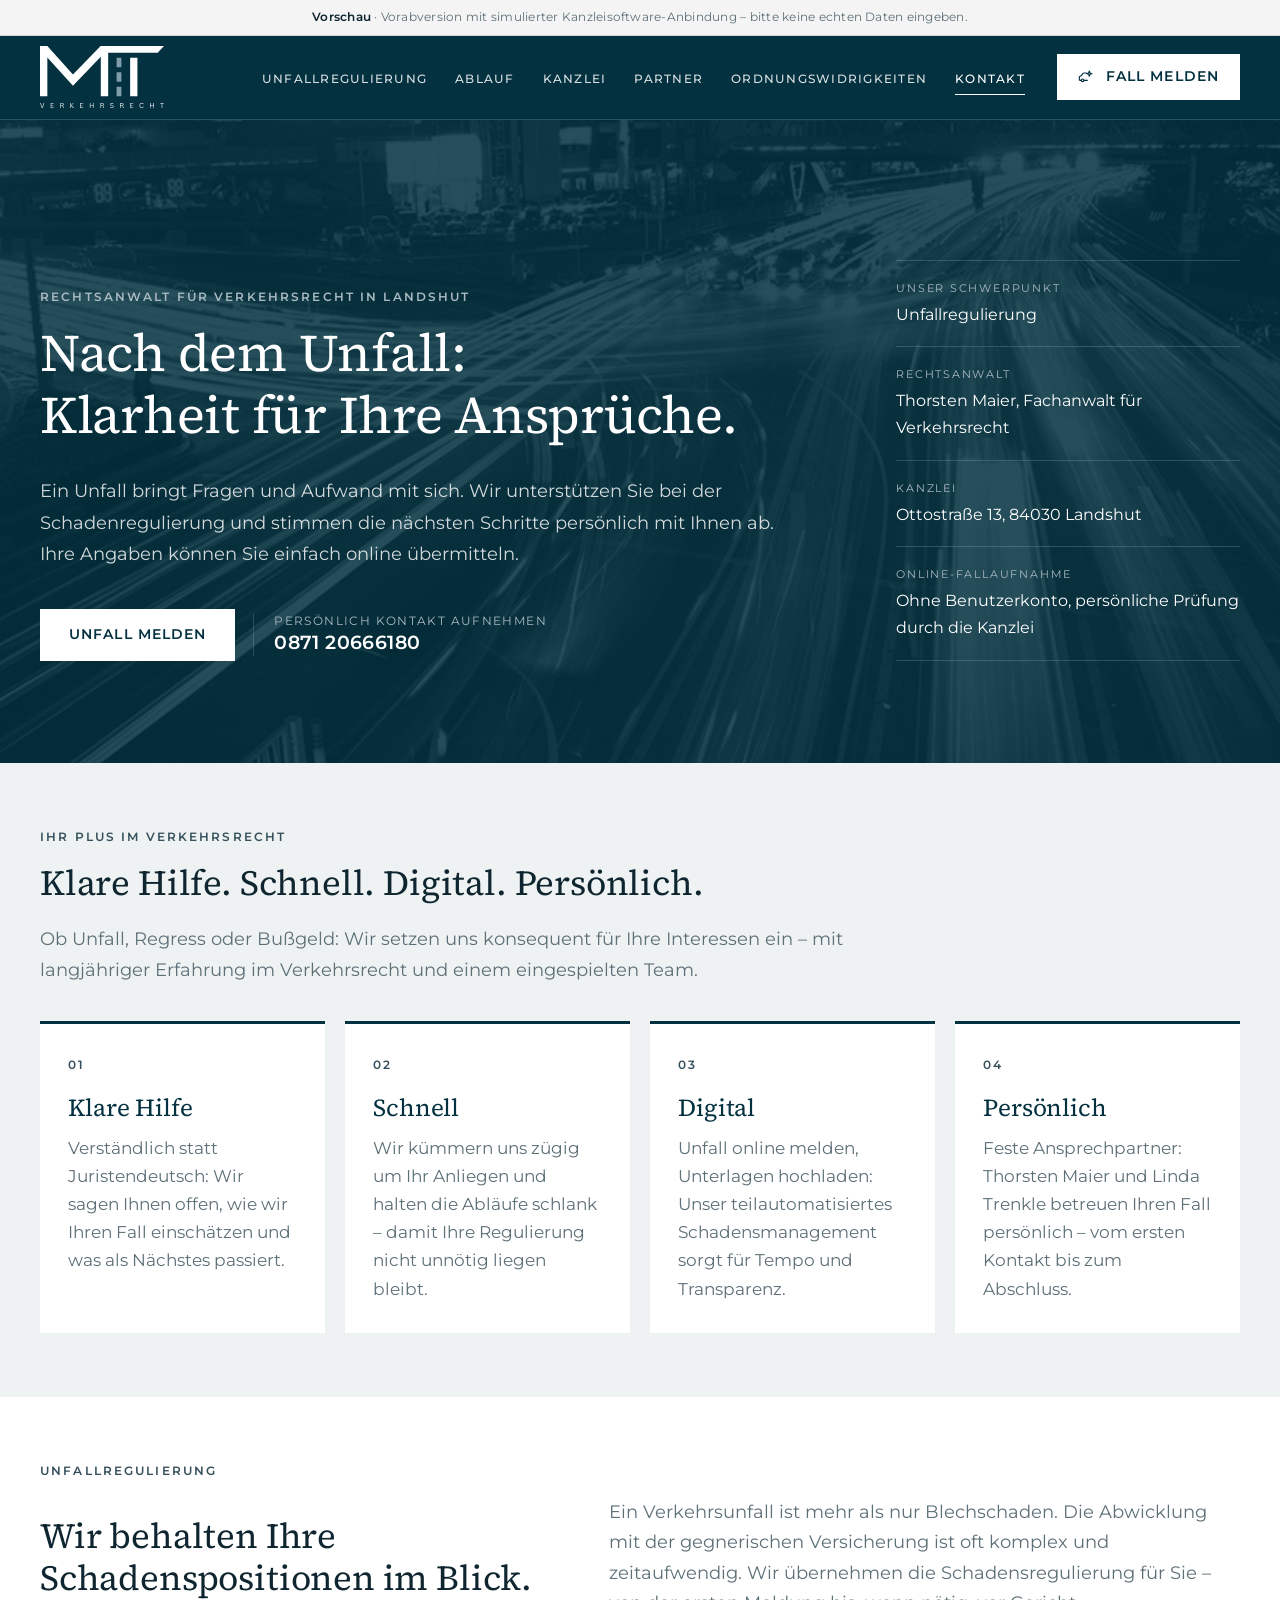
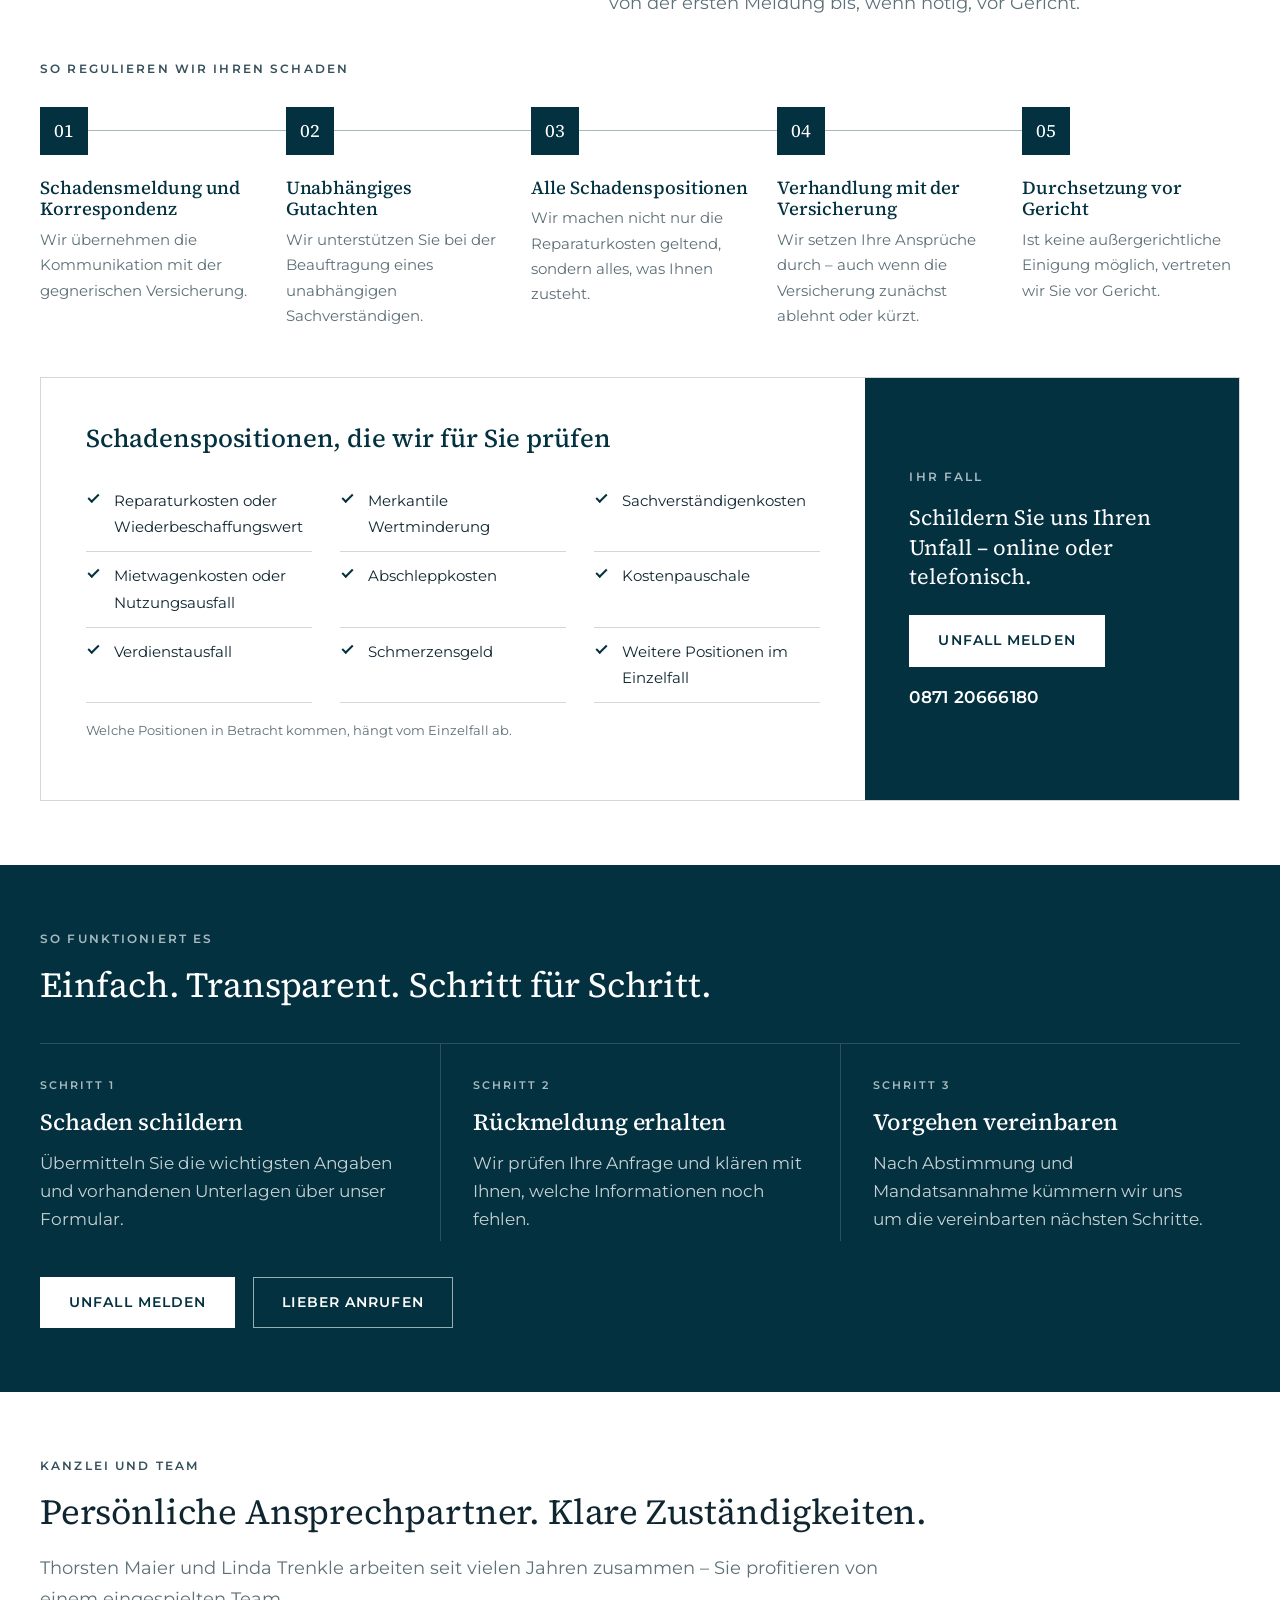
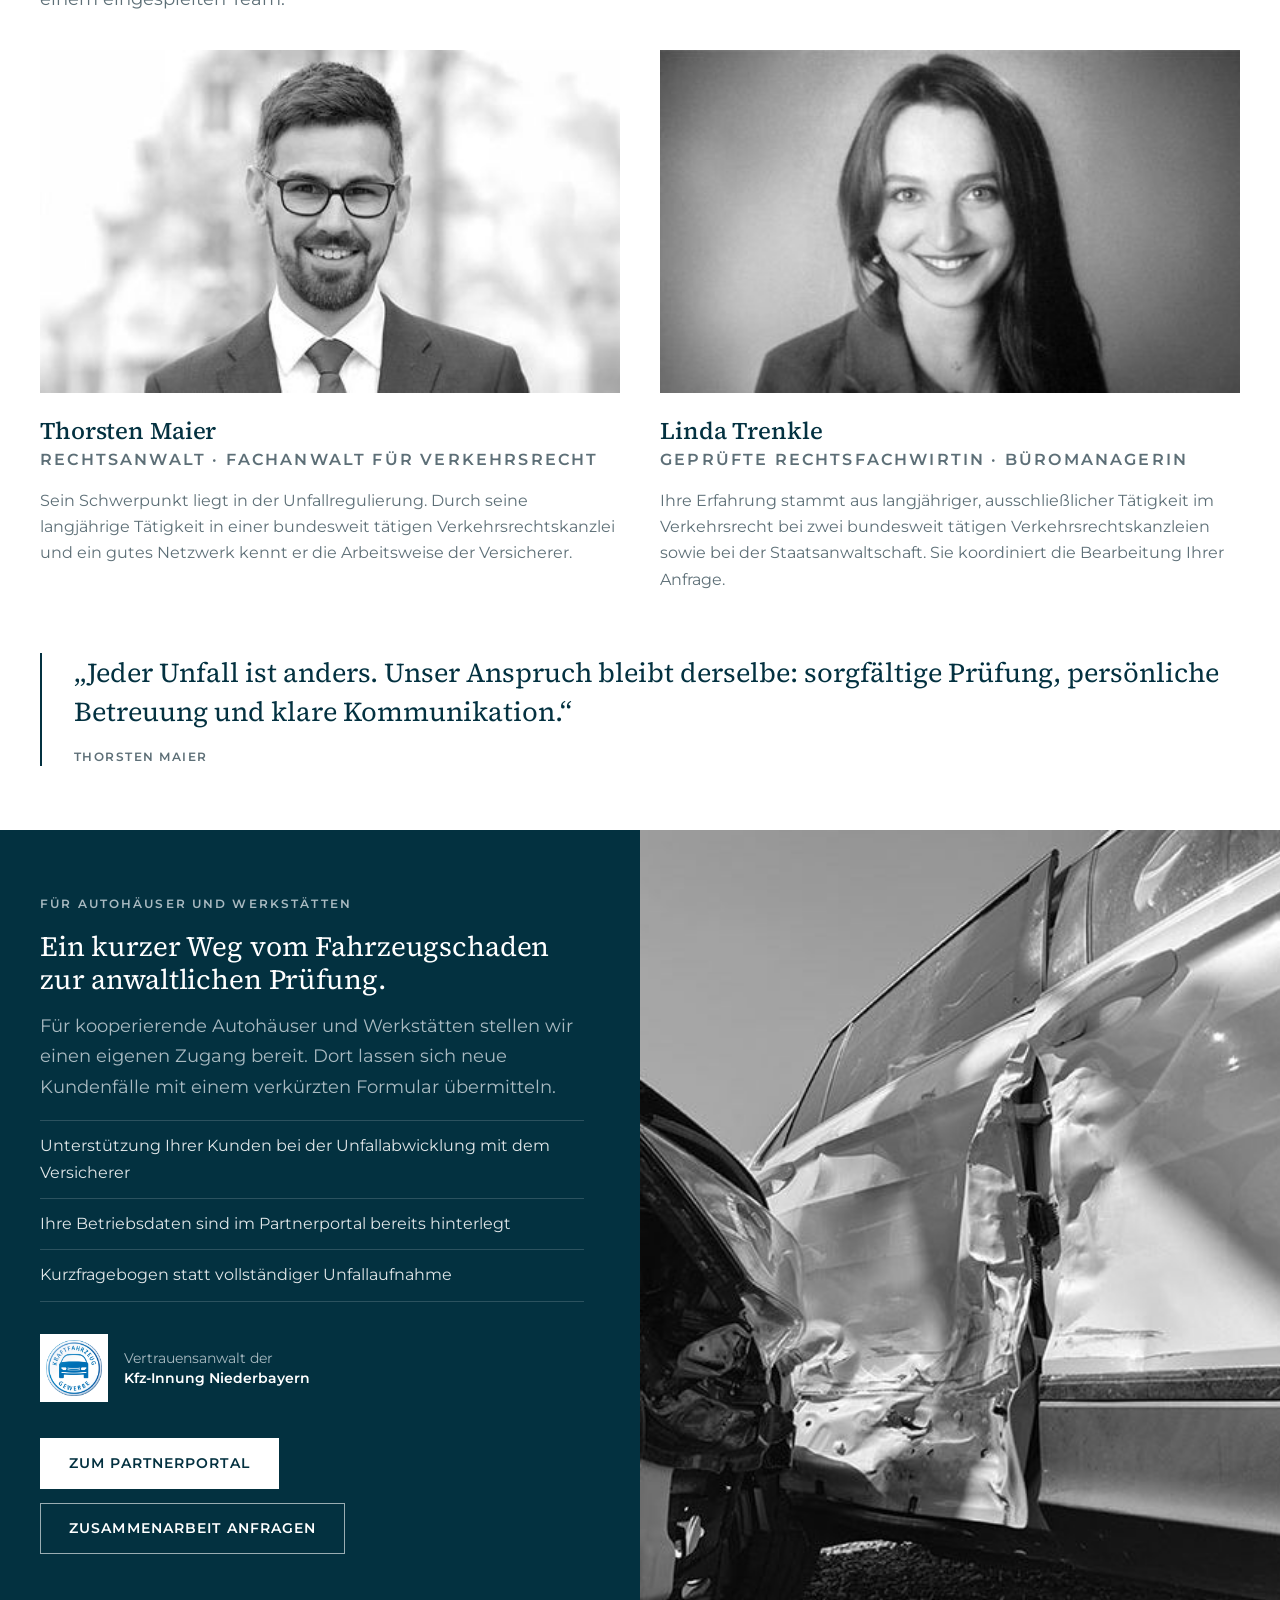
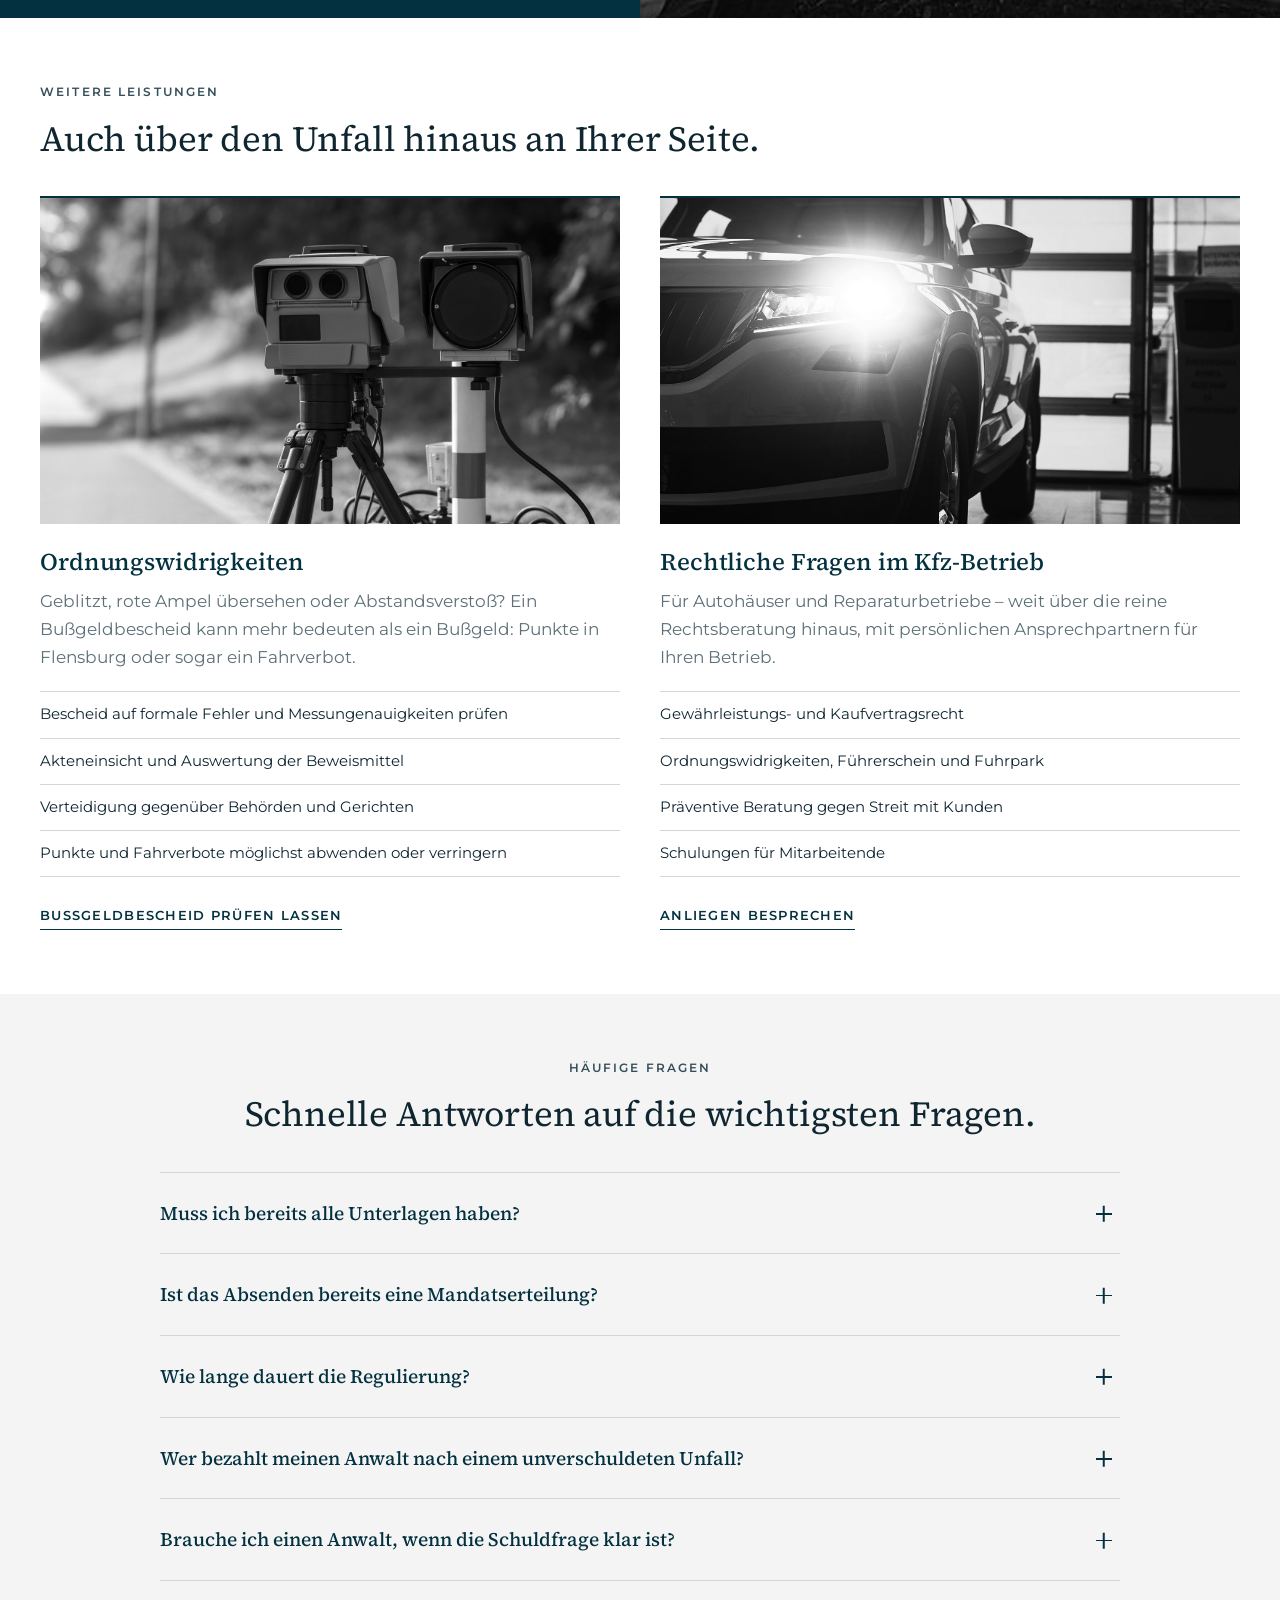
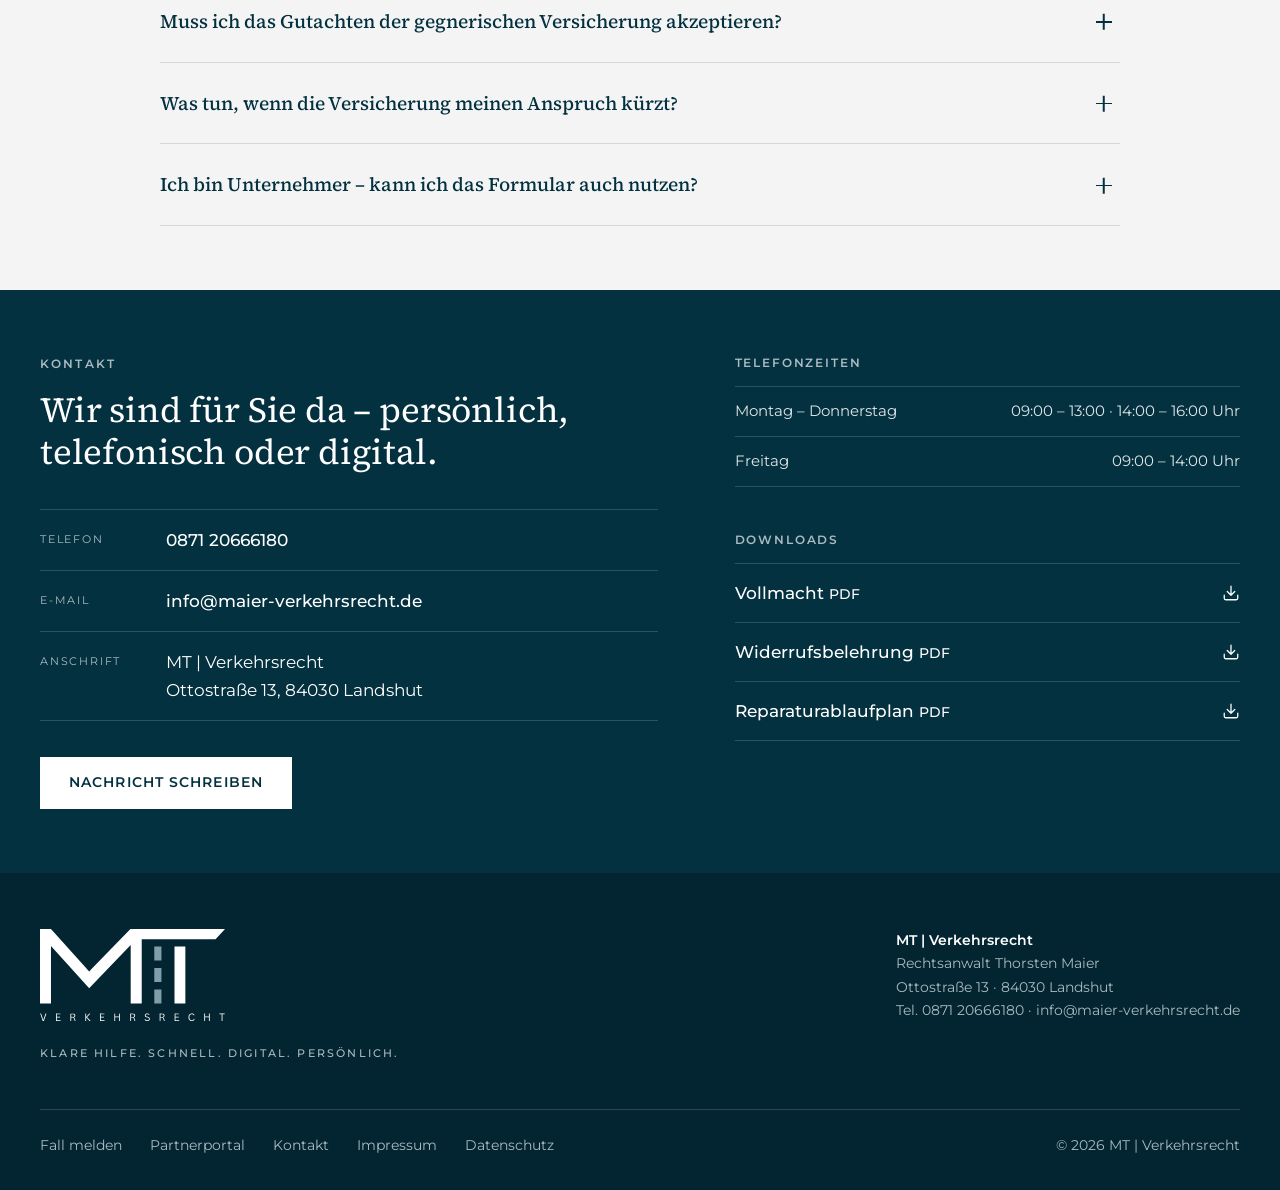
==== commit 30c10aa6: "Vorschau aktualisiert: „Ihr Plus“ mit Kanzlei-Claim Vier Säulen „Klare Hilfe. Schnell. Digital. Pers" ====
--- a/index.html
+++ b/index.html
@@ -71,13 +71,14 @@
       <div class="container">
         <div class="section-head">
           <p class="eyebrow">Ihr Plus im Verkehrsrecht</p>
-          <h2 id="plus-title" class="one-line">Vertrauen. Recht. Digital.</h2>
-          <p class="lead">MT | Verkehrsrecht ist neu gegründet – mit jahrelanger Erfahrung im Verkehrsrecht und einem eingespielten Team.</p>
-        </div>
-        <ul class="pillar-cards">
-          <li><span class="pillar-cards__no">01</span><h3>Vertrauen</h3><p>Transparente, ehrliche Kommunikation und persönliche Betreuung schaffen Sicherheit für Ihren Fall.</p></li>
-          <li><span class="pillar-cards__no">02</span><h3>Recht</h3><p>Ob Unfall, Regress oder Bußgeld: Wir setzen uns konsequent für Ihre Interessen im Verkehrsrecht ein.</p></li>
-          <li><span class="pillar-cards__no">03</span><h3>Digital</h3><p>Ein teilautomatisiertes Schadensmanagement sorgt für Tempo und Transparenz – ohne den persönlichen Kontakt zu verlieren.</p></li>
+          <h2 id="plus-title" class="one-line">Klare Hilfe. Schnell. Digital. Persönlich.</h2>
+          <p class="lead">Ob Unfall, Regress oder Bußgeld: Wir setzen uns konsequent für Ihre Interessen ein – mit langjähriger Erfahrung im Verkehrsrecht und einem eingespielten Team.</p>
+        </div>
+        <ul class="pillar-cards pillar-cards--4">
+          <li><span class="pillar-cards__no">01</span><h3>Klare Hilfe</h3><p>Verständlich statt Juristendeutsch: Wir sagen Ihnen offen, wie wir Ihren Fall einschätzen und was als Nächstes passiert.</p></li>
+          <li><span class="pillar-cards__no">02</span><h3>Schnell</h3><p>Wir kümmern uns zügig um Ihr Anliegen und halten die Abläufe schlank – damit Ihre Regulierung nicht unnötig liegen bleibt.</p></li>
+          <li><span class="pillar-cards__no">03</span><h3>Digital</h3><p>Unfall online melden, Unterlagen hochladen: Unser teilautomatisiertes Schadensmanagement sorgt für Tempo und Transparenz.</p></li>
+          <li><span class="pillar-cards__no">04</span><h3>Persönlich</h3><p>Feste Ansprechpartner: Thorsten Maier und Linda Trenkle betreuen Ihren Fall persönlich – vom ersten Kontakt bis zum Abschluss.</p></li>
         </ul>
       </div>
     </section>
--- a/assets/css/main.css
+++ b/assets/css/main.css
@@ -463,7 +463,12 @@
 .pillar-cards__no { display: block; font-size: .72rem; font-weight: 600; letter-spacing: .18em; color: var(--brand-2); margin-bottom: 18px; }
 .pillar-cards h3 { font-size: clamp(1.7rem, 2.3vw, 2.2rem); font-weight: 400; color: var(--brand); margin-bottom: 12px; }
 .pillar-cards p { color: var(--muted); margin: 0; }
+.pillar-cards--4 { grid-template-columns: repeat(4, 1fr); gap: 20px; }
+.pillar-cards--4 li { padding: 32px 28px 30px; }
+.pillar-cards--4 h3 { font-size: clamp(1.5rem, 1.9vw, 1.9rem); }
+@media (max-width: 1100px) { .pillar-cards--4 { grid-template-columns: repeat(2, 1fr); } }
 @media (max-width: 900px) { .pillar-cards { grid-template-columns: 1fr; gap: 16px; } }
+@media (max-width: 900px) and (min-width: 600px) { .pillar-cards--4 { grid-template-columns: repeat(2, 1fr); } }
 
 /* --- Unfallregulierung: Ablauf -------------------------------------------- */
 .journey { list-style: none; margin: 0 0 clamp(32px, 4vw, 48px); padding: 0; display: grid; grid-template-columns: repeat(5, 1fr); gap: 28px; counter-reset: jn; position: relative; }
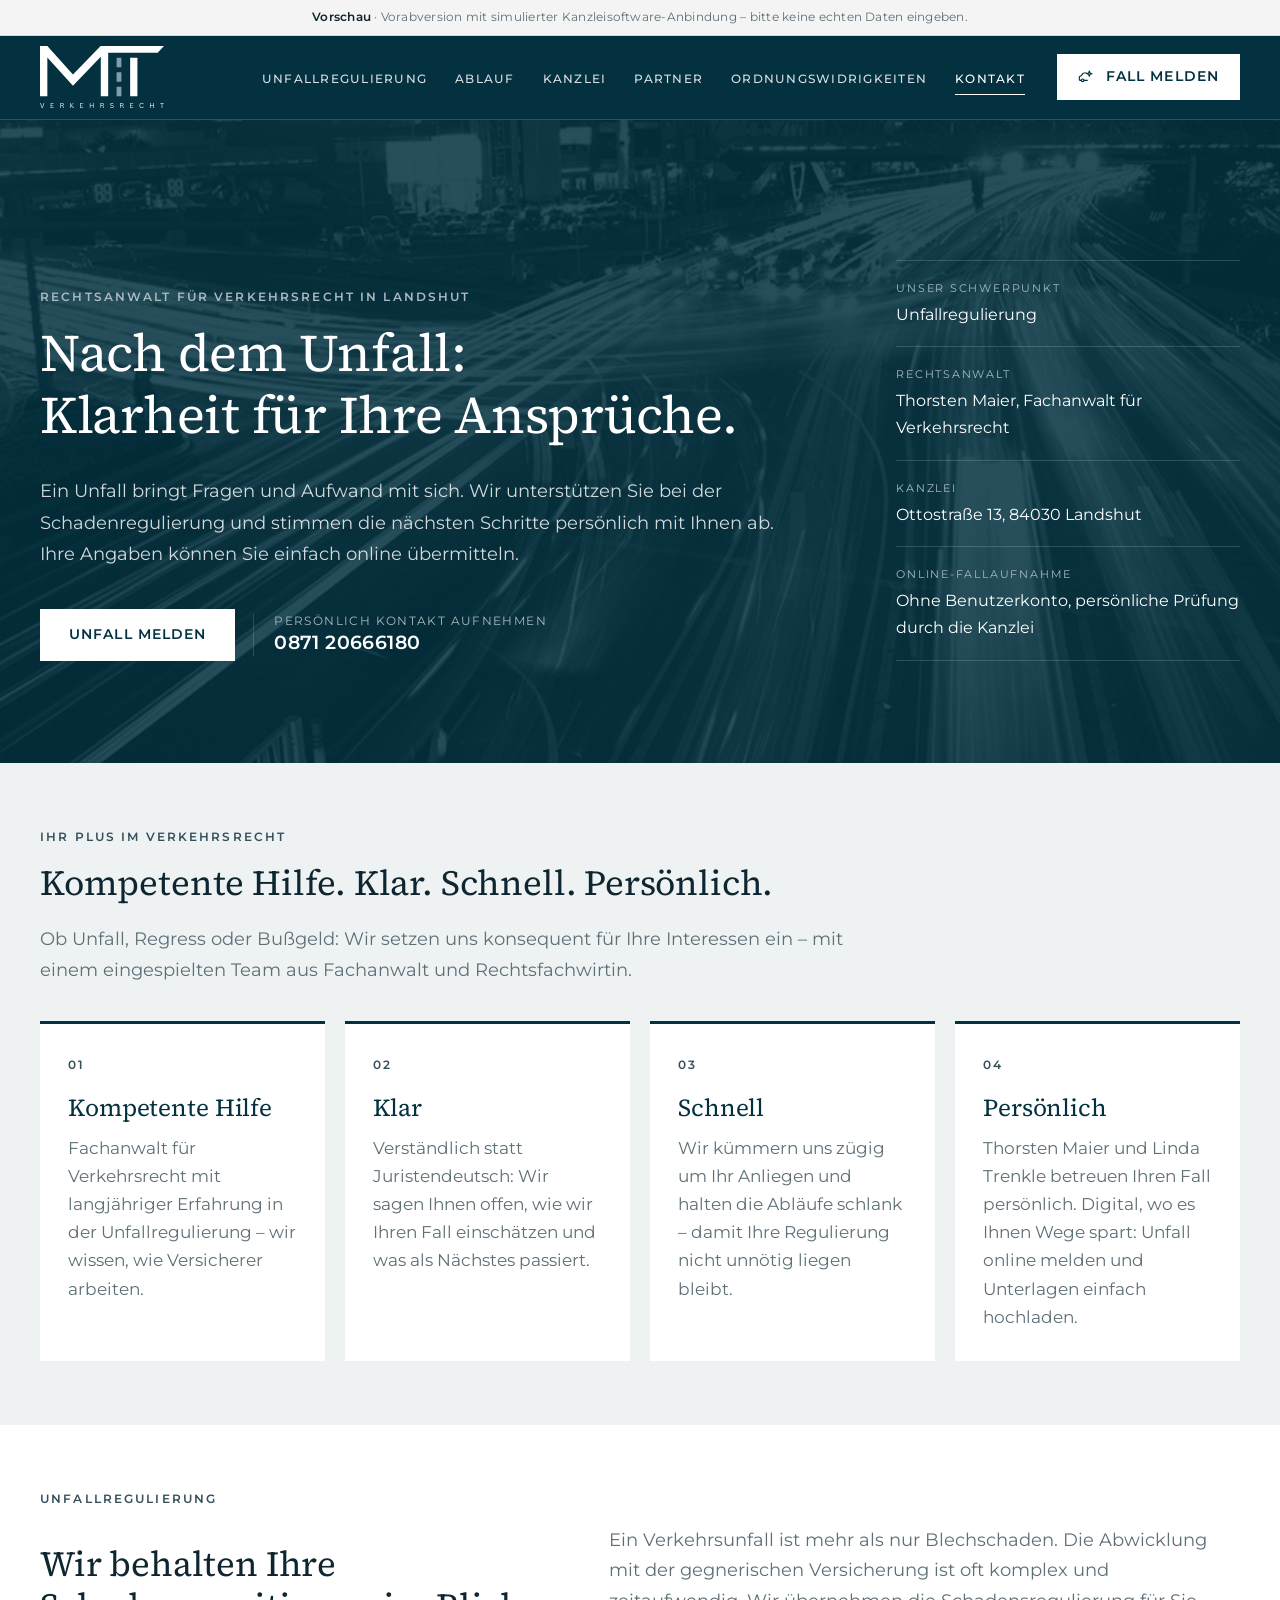
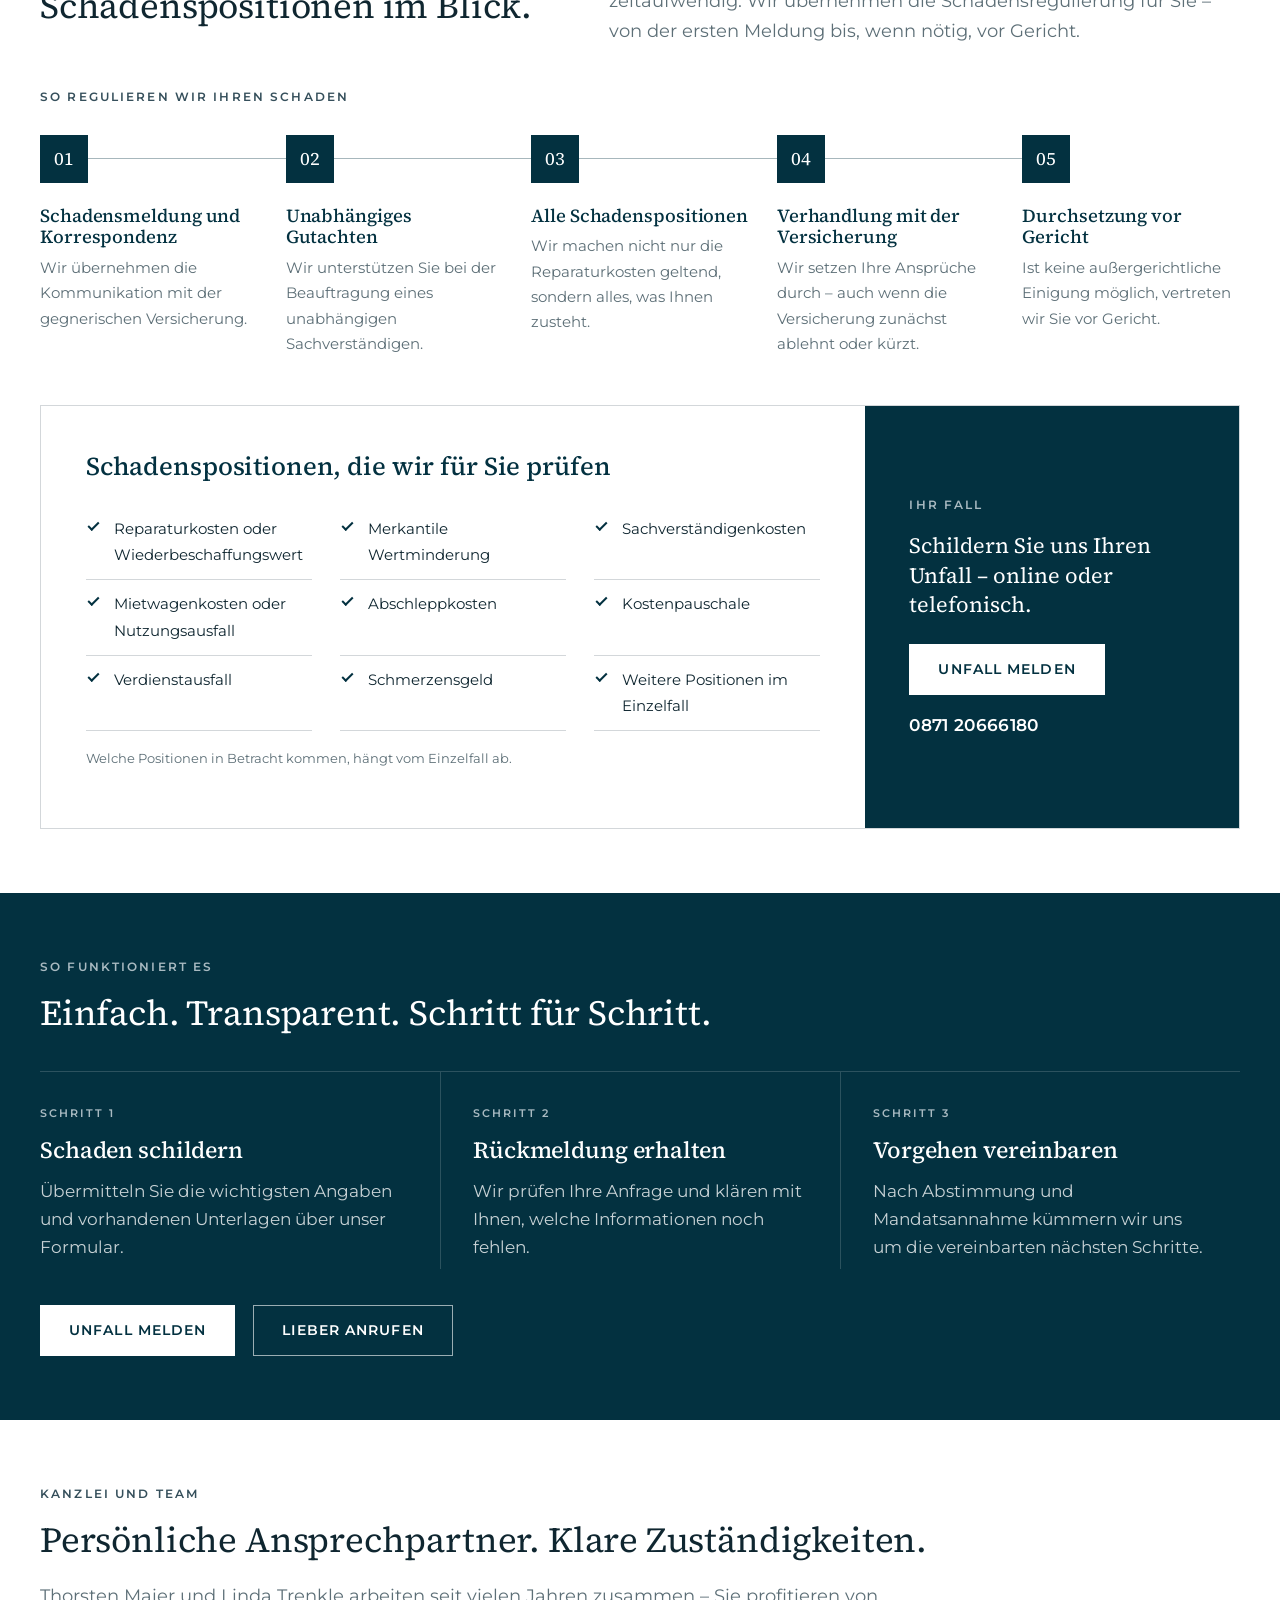
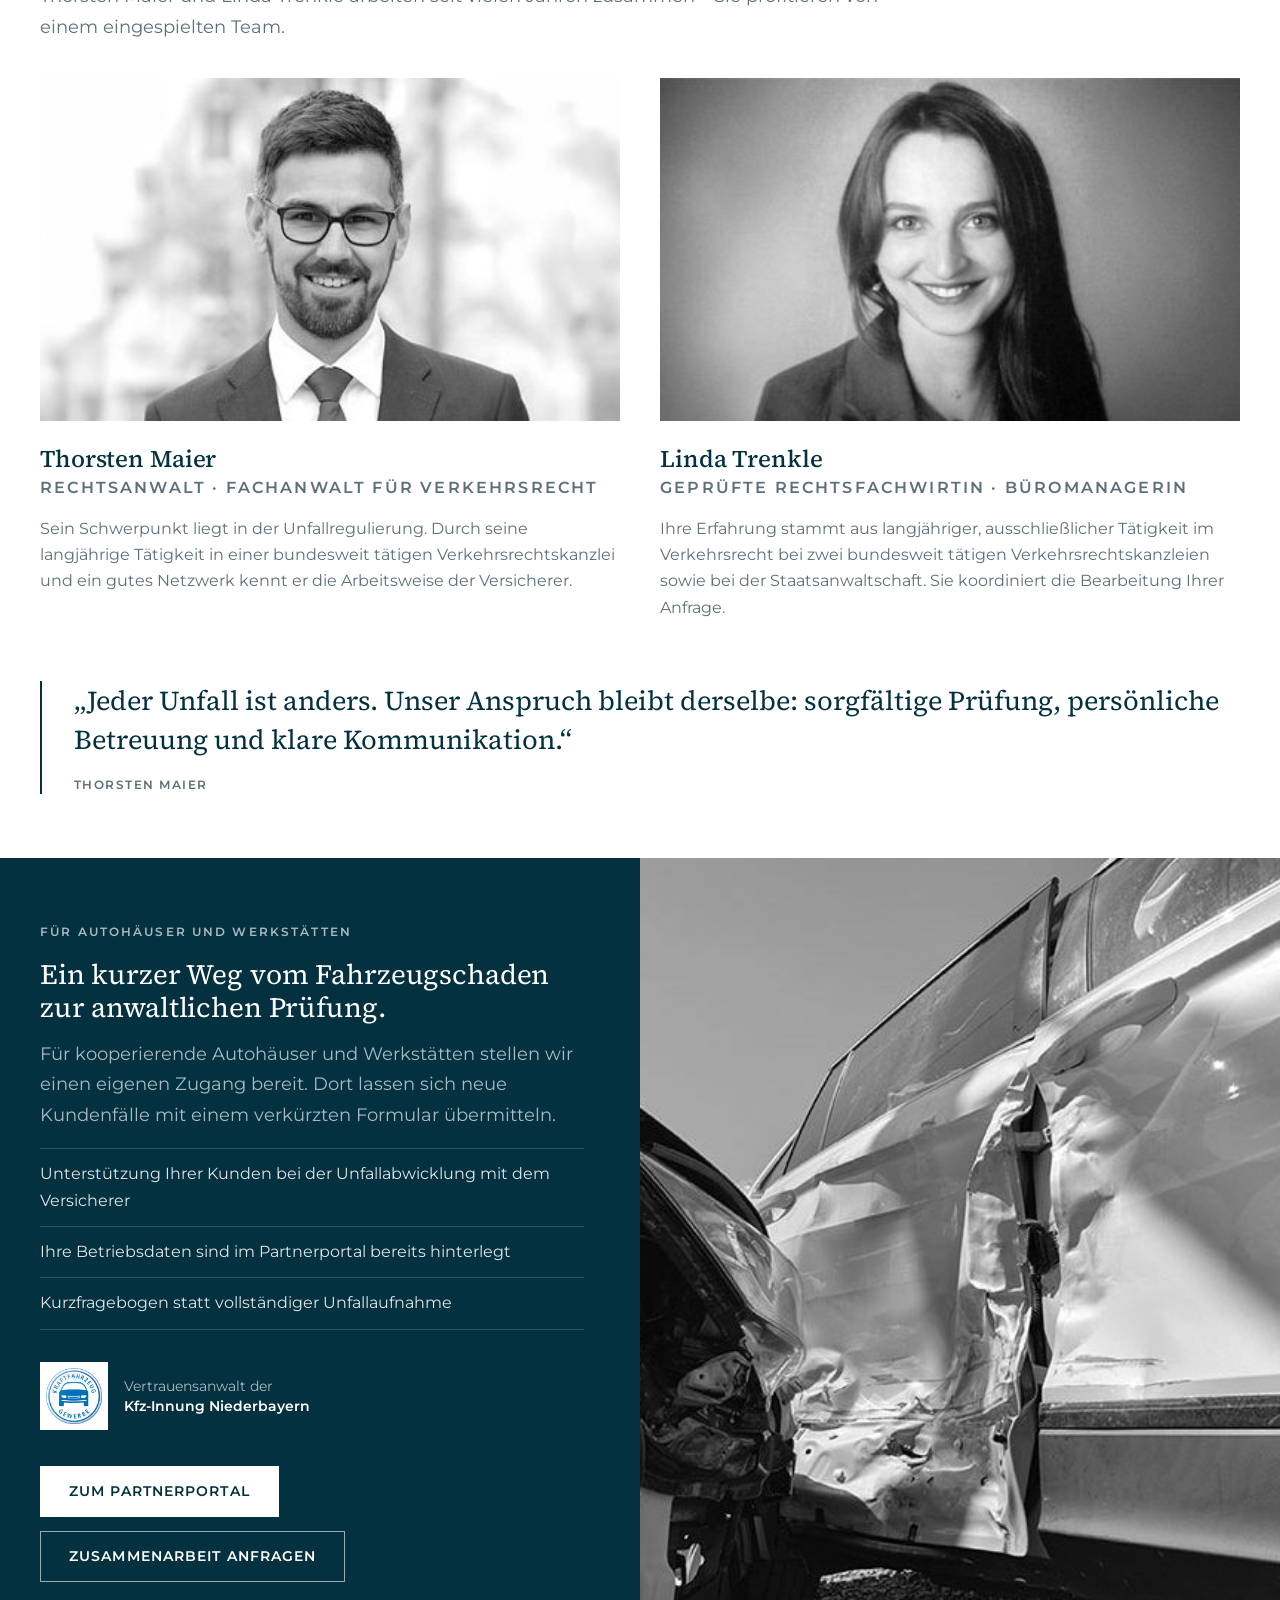
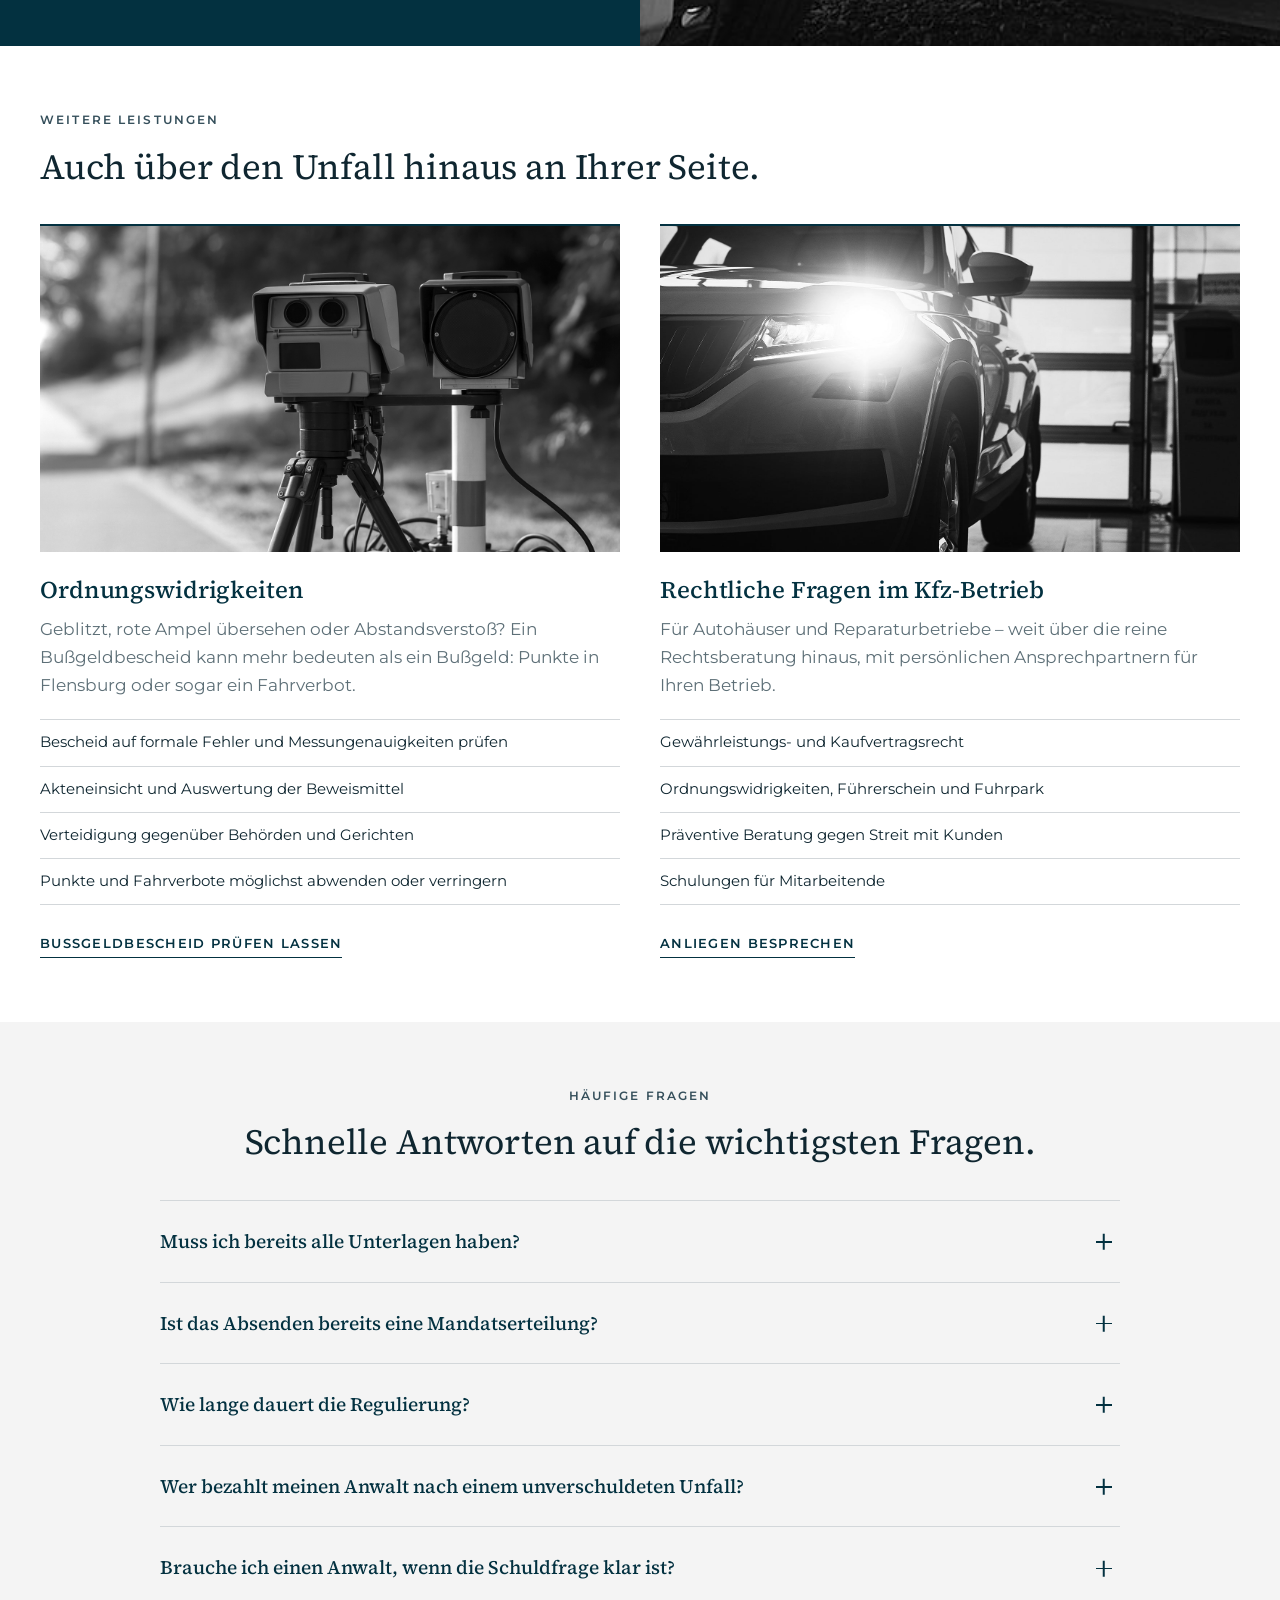
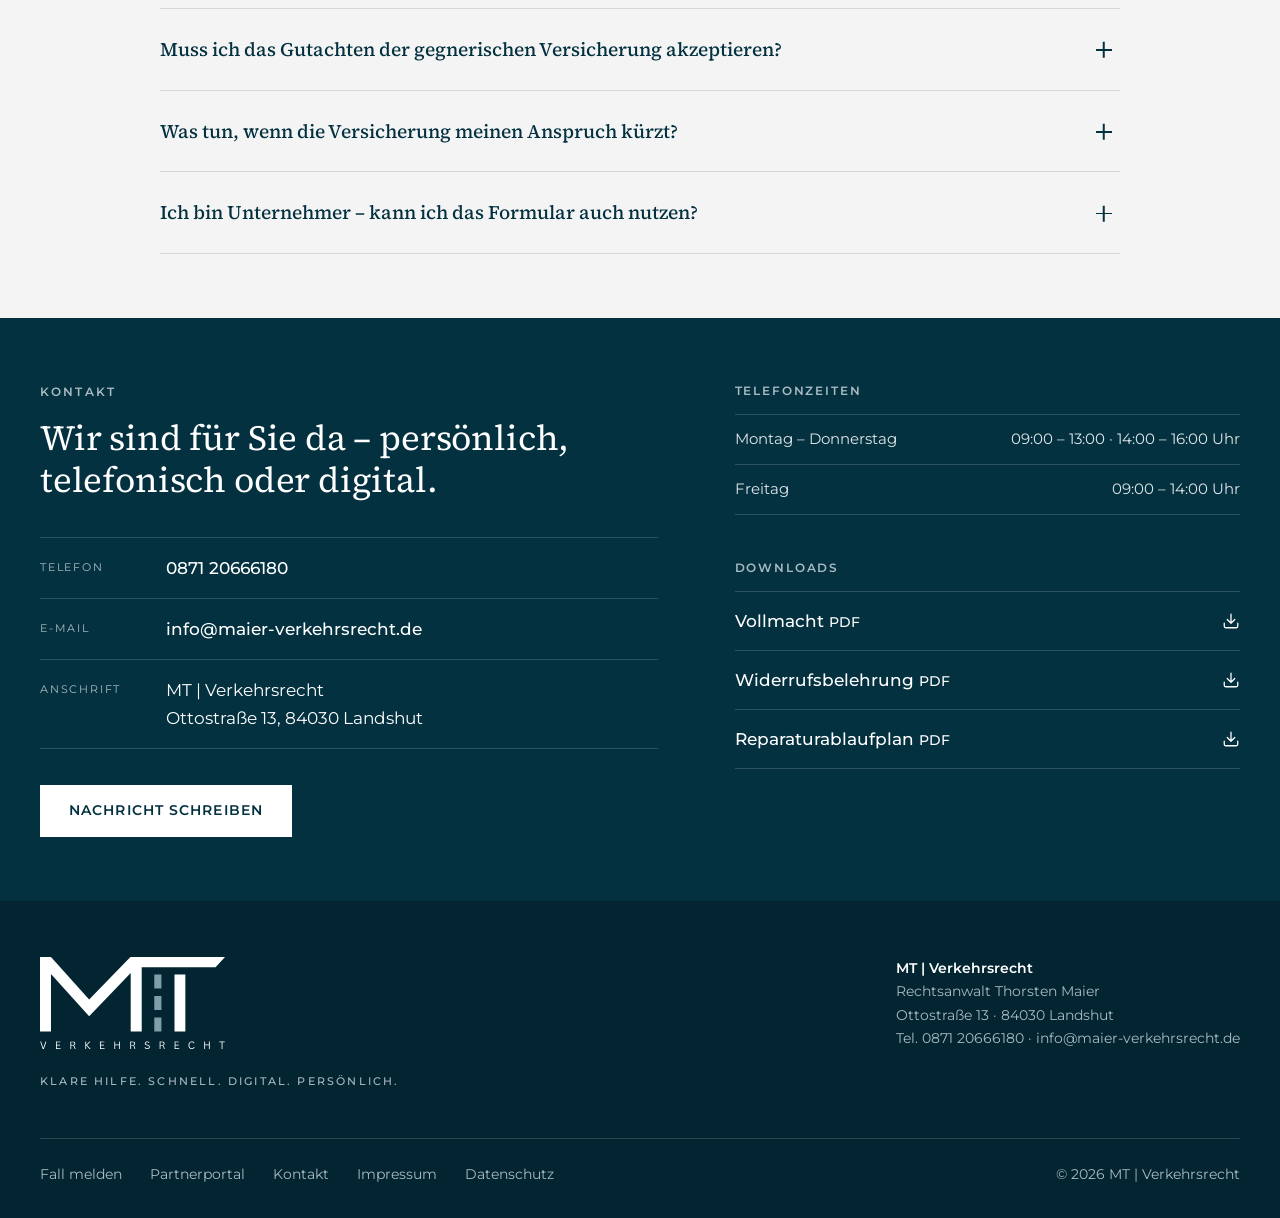
==== commit b2ffe371: "Vorschau aktualisiert: „Kompetente Hilfe. Klar. Schnell. Persönlich.“ Säulen neu: Kompetente Hilfe, " ====
--- a/index.html
+++ b/index.html
@@ -71,14 +71,14 @@
       <div class="container">
         <div class="section-head">
           <p class="eyebrow">Ihr Plus im Verkehrsrecht</p>
-          <h2 id="plus-title" class="one-line">Klare Hilfe. Schnell. Digital. Persönlich.</h2>
-          <p class="lead">Ob Unfall, Regress oder Bußgeld: Wir setzen uns konsequent für Ihre Interessen ein – mit langjähriger Erfahrung im Verkehrsrecht und einem eingespielten Team.</p>
+          <h2 id="plus-title" class="one-line">Kompetente Hilfe. Klar. Schnell. Persönlich.</h2>
+          <p class="lead">Ob Unfall, Regress oder Bußgeld: Wir setzen uns konsequent für Ihre Interessen ein – mit einem eingespielten Team aus Fachanwalt und Rechtsfachwirtin.</p>
         </div>
         <ul class="pillar-cards pillar-cards--4">
-          <li><span class="pillar-cards__no">01</span><h3>Klare Hilfe</h3><p>Verständlich statt Juristendeutsch: Wir sagen Ihnen offen, wie wir Ihren Fall einschätzen und was als Nächstes passiert.</p></li>
-          <li><span class="pillar-cards__no">02</span><h3>Schnell</h3><p>Wir kümmern uns zügig um Ihr Anliegen und halten die Abläufe schlank – damit Ihre Regulierung nicht unnötig liegen bleibt.</p></li>
-          <li><span class="pillar-cards__no">03</span><h3>Digital</h3><p>Unfall online melden, Unterlagen hochladen: Unser teilautomatisiertes Schadensmanagement sorgt für Tempo und Transparenz.</p></li>
-          <li><span class="pillar-cards__no">04</span><h3>Persönlich</h3><p>Feste Ansprechpartner: Thorsten Maier und Linda Trenkle betreuen Ihren Fall persönlich – vom ersten Kontakt bis zum Abschluss.</p></li>
+          <li><span class="pillar-cards__no">01</span><h3>Kompetente Hilfe</h3><p>Fachanwalt für Verkehrsrecht mit langjähriger Erfahrung in der Unfallregulierung – wir wissen, wie Versicherer arbeiten.</p></li>
+          <li><span class="pillar-cards__no">02</span><h3>Klar</h3><p>Verständlich statt Juristendeutsch: Wir sagen Ihnen offen, wie wir Ihren Fall einschätzen und was als Nächstes passiert.</p></li>
+          <li><span class="pillar-cards__no">03</span><h3>Schnell</h3><p>Wir kümmern uns zügig um Ihr Anliegen und halten die Abläufe schlank – damit Ihre Regulierung nicht unnötig liegen bleibt.</p></li>
+          <li><span class="pillar-cards__no">04</span><h3>Persönlich</h3><p>Thorsten Maier und Linda Trenkle betreuen Ihren Fall persönlich. Digital, wo es Ihnen Wege spart: Unfall online melden und Unterlagen einfach hochladen.</p></li>
         </ul>
       </div>
     </section>
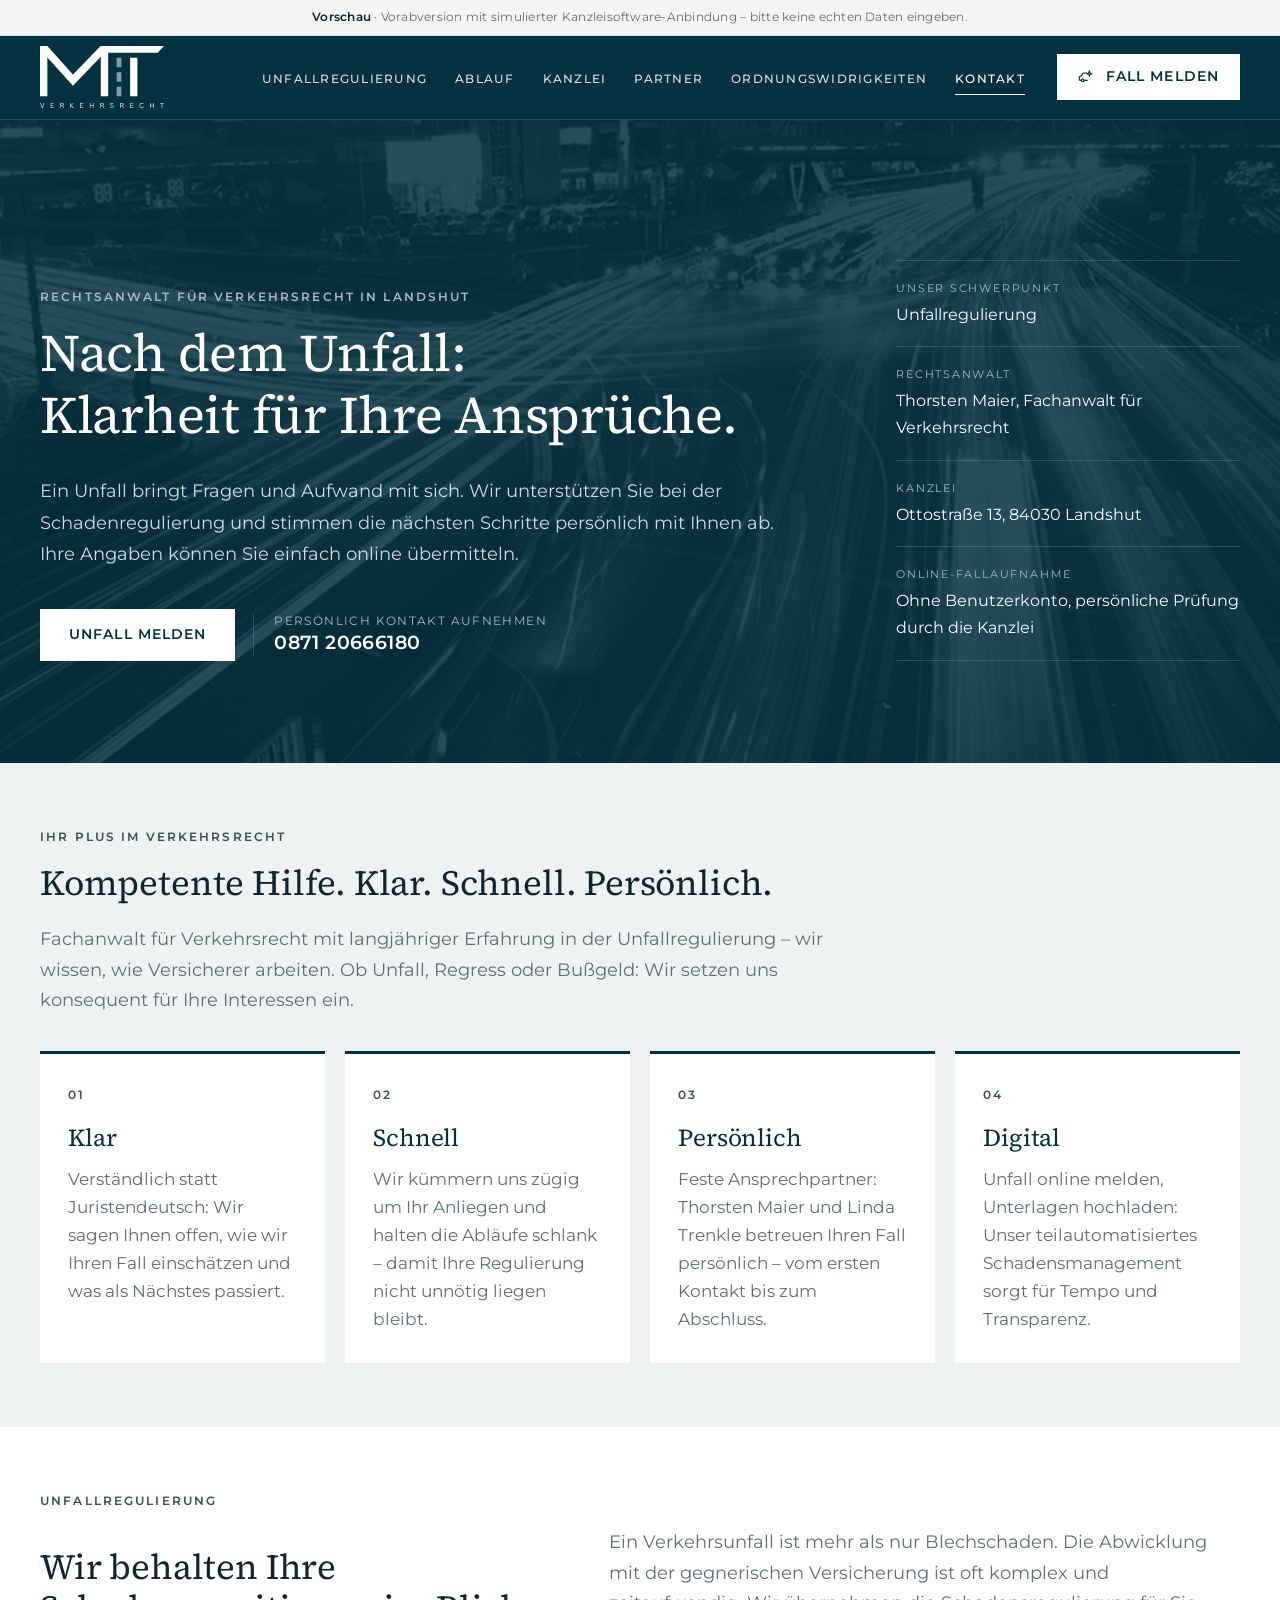
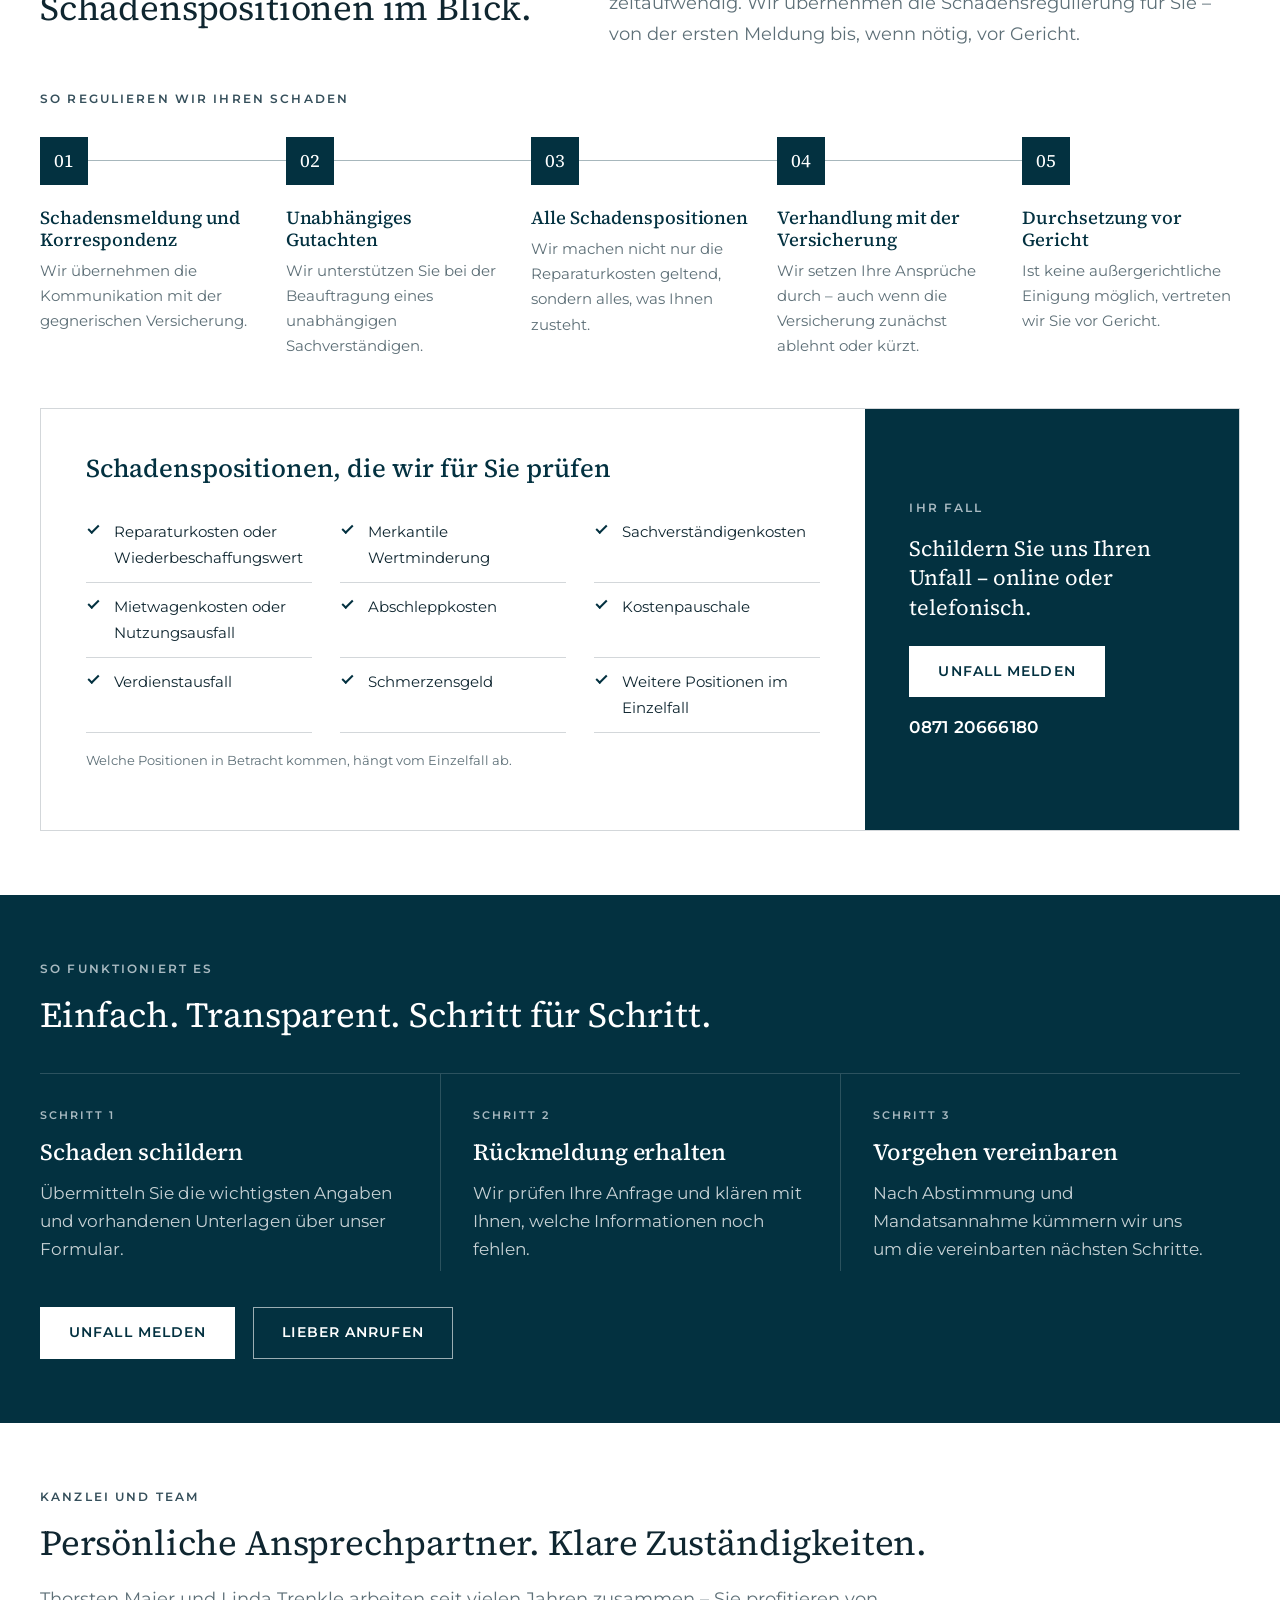
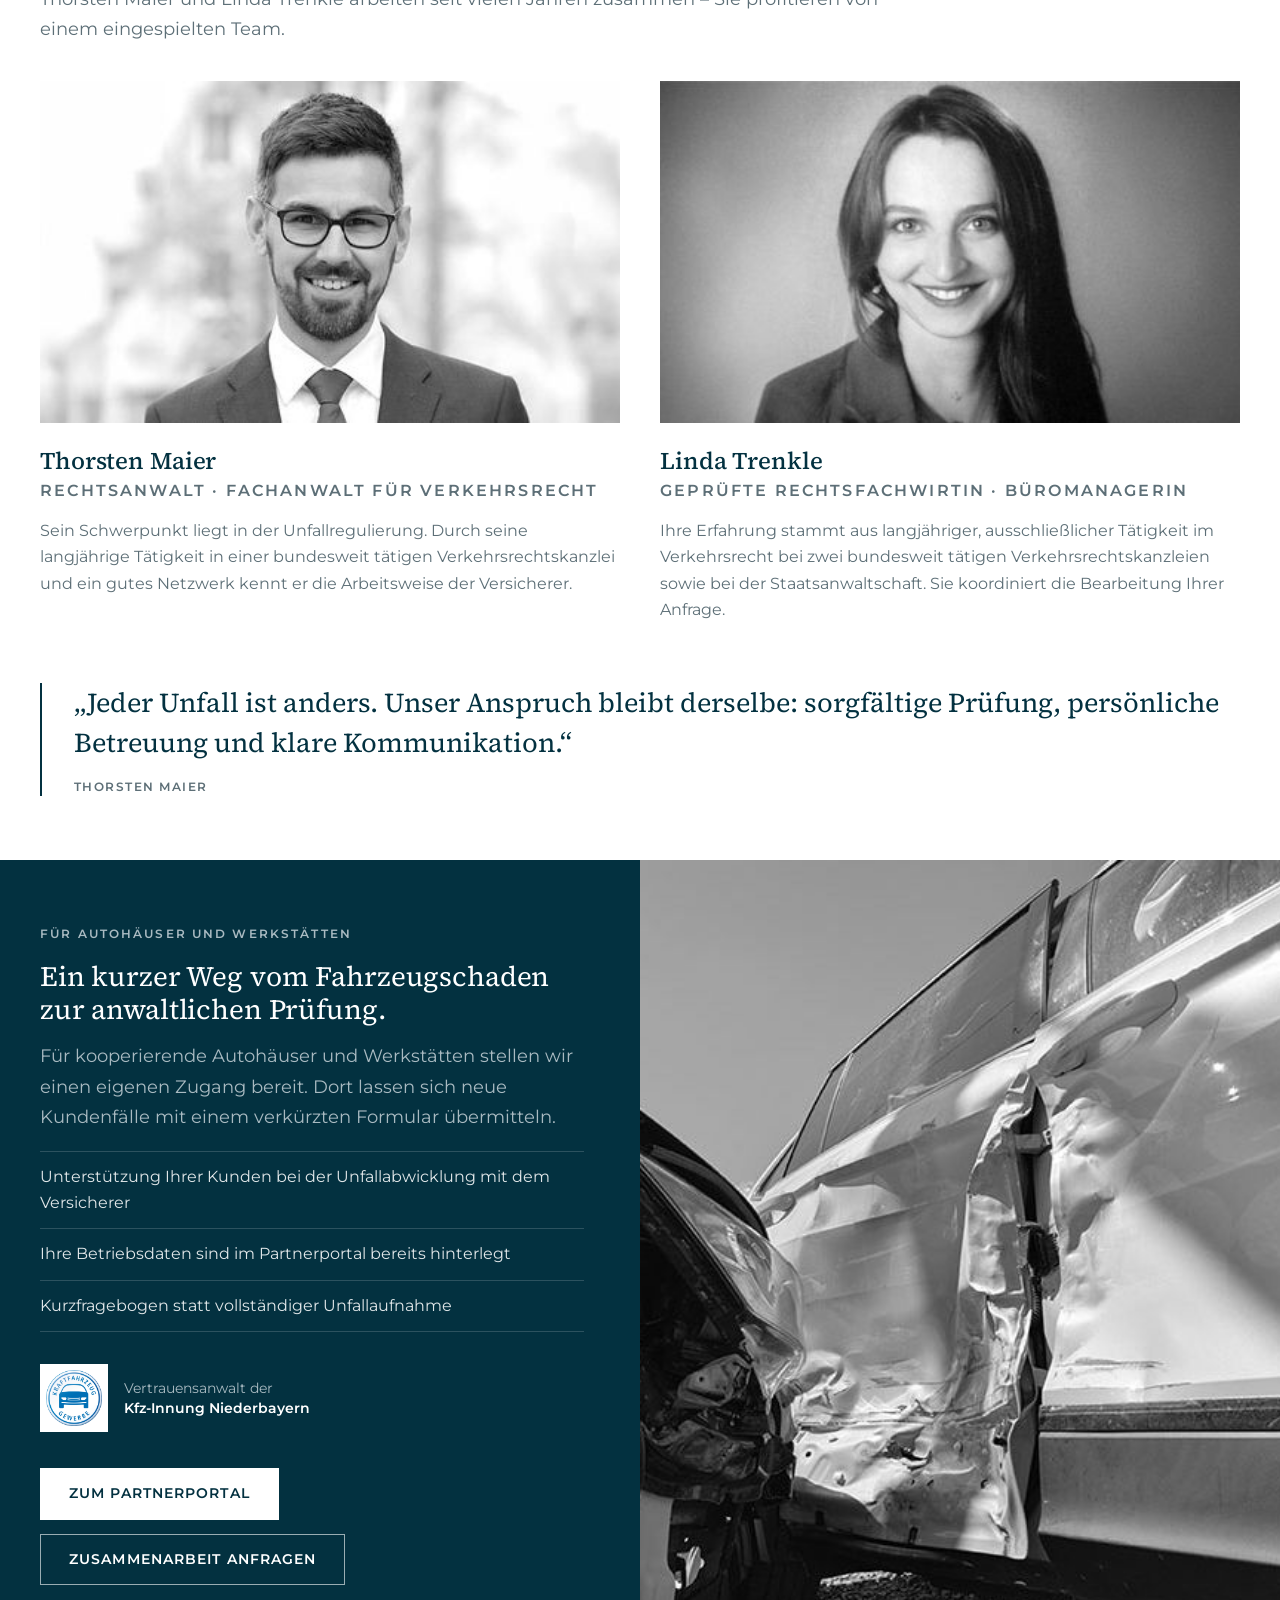
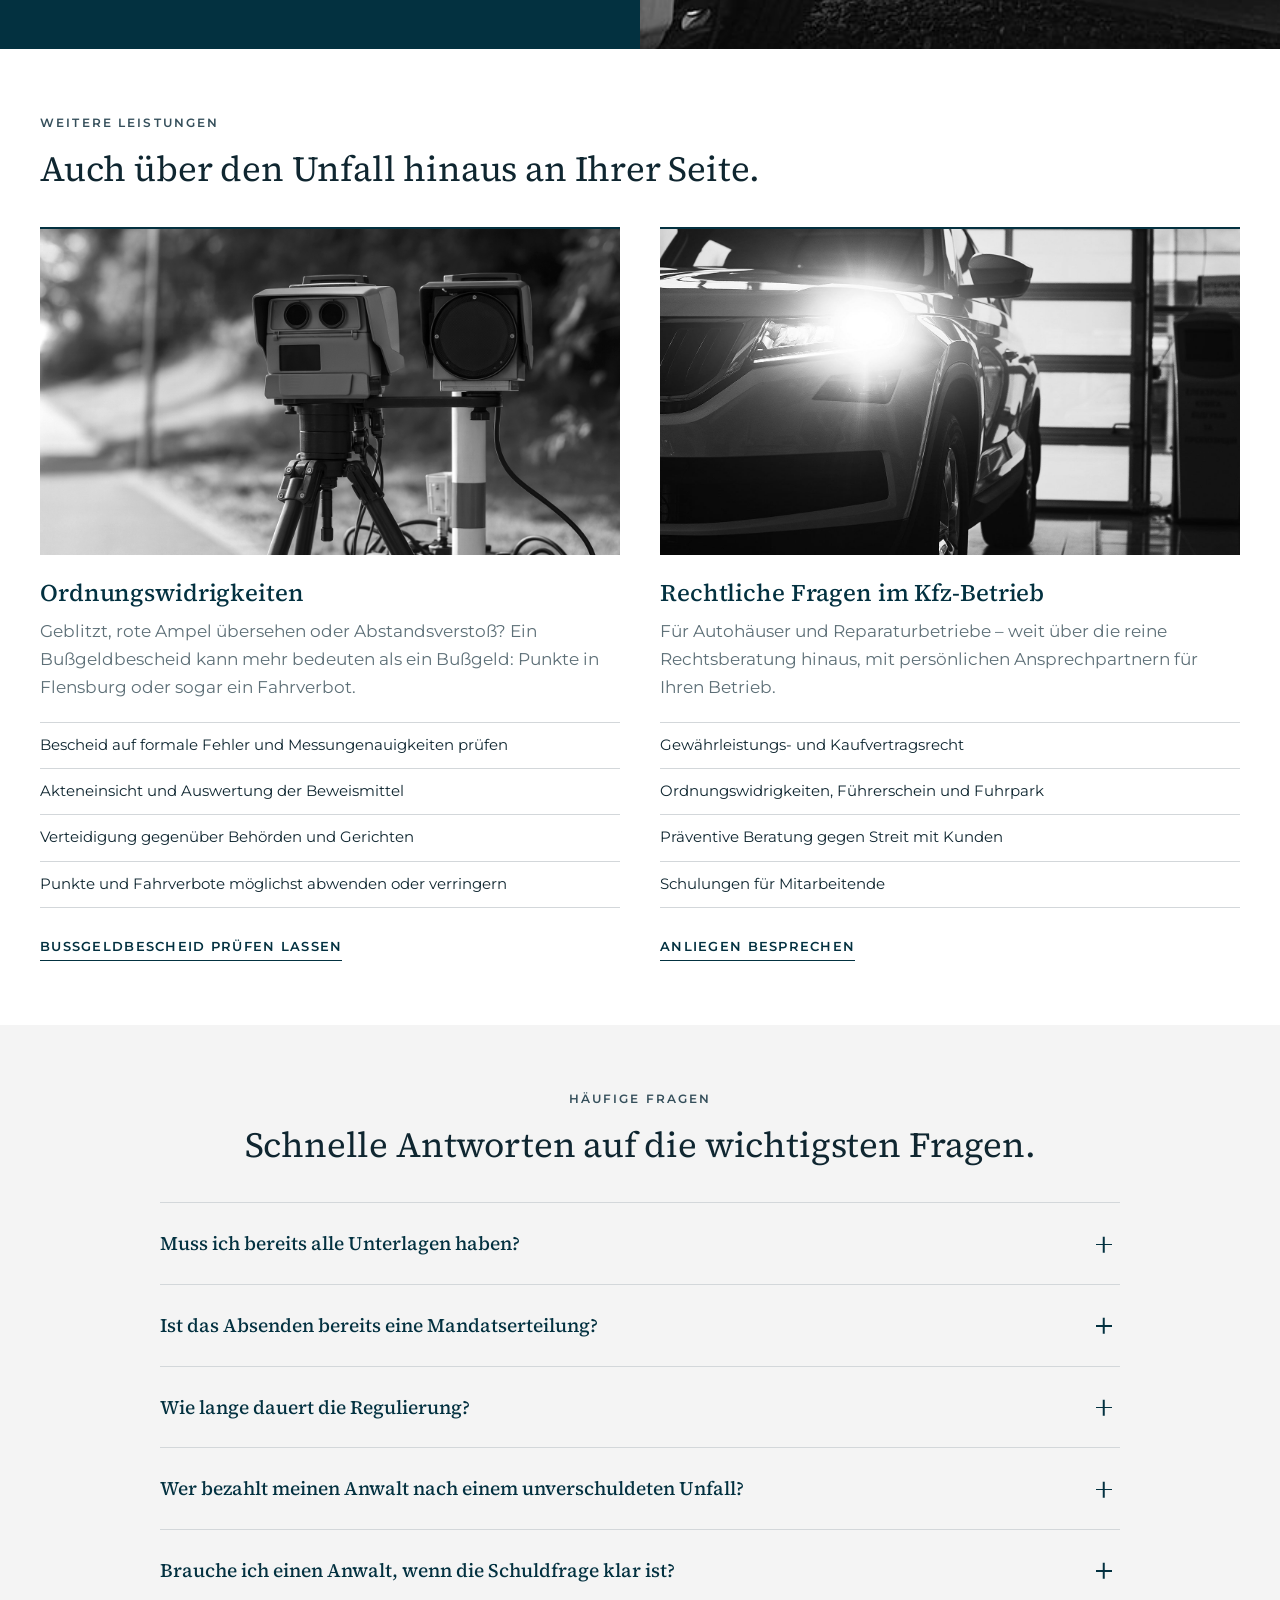
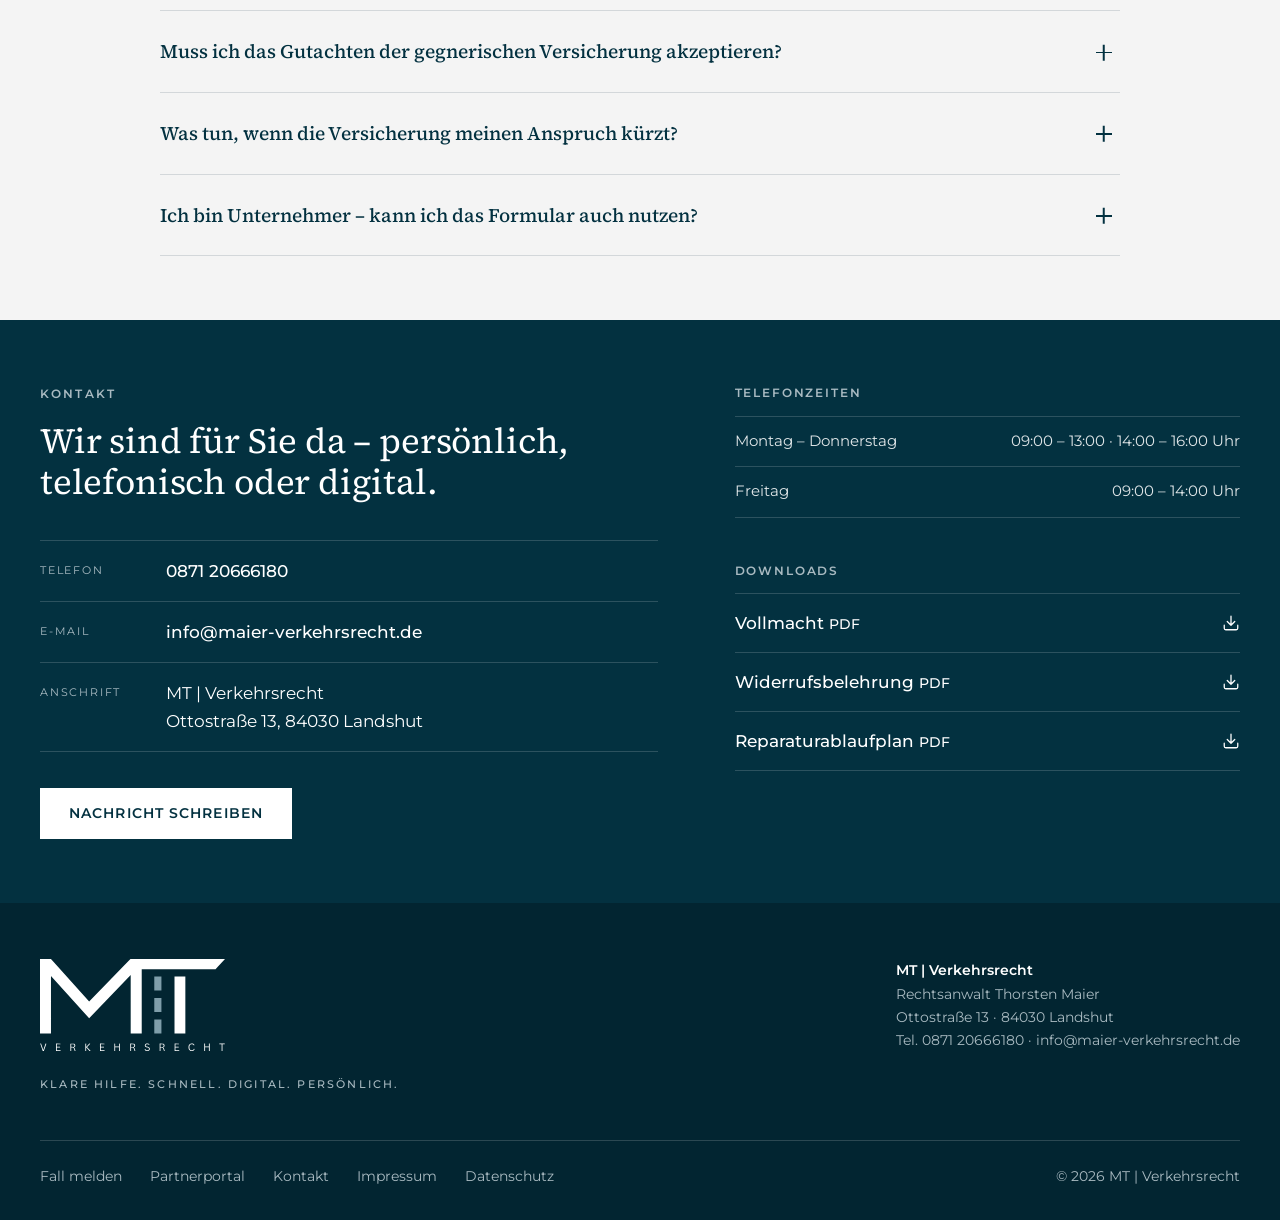
==== commit c2869aa3: "Vorschau aktualisiert: Subline mit Fachanwalts-Kompetenz, Säule „Digital“ zurück Co-Authored-By: Cla" ====
--- a/index.html
+++ b/index.html
@@ -72,13 +72,13 @@
         <div class="section-head">
           <p class="eyebrow">Ihr Plus im Verkehrsrecht</p>
           <h2 id="plus-title" class="one-line">Kompetente Hilfe. Klar. Schnell. Persönlich.</h2>
-          <p class="lead">Ob Unfall, Regress oder Bußgeld: Wir setzen uns konsequent für Ihre Interessen ein – mit einem eingespielten Team aus Fachanwalt und Rechtsfachwirtin.</p>
+          <p class="lead">Fachanwalt für Verkehrsrecht mit langjähriger Erfahrung in der Unfallregulierung – wir wissen, wie Versicherer arbeiten. Ob Unfall, Regress oder Bußgeld: Wir setzen uns konsequent für Ihre Interessen ein.</p>
         </div>
         <ul class="pillar-cards pillar-cards--4">
-          <li><span class="pillar-cards__no">01</span><h3>Kompetente Hilfe</h3><p>Fachanwalt für Verkehrsrecht mit langjähriger Erfahrung in der Unfallregulierung – wir wissen, wie Versicherer arbeiten.</p></li>
-          <li><span class="pillar-cards__no">02</span><h3>Klar</h3><p>Verständlich statt Juristendeutsch: Wir sagen Ihnen offen, wie wir Ihren Fall einschätzen und was als Nächstes passiert.</p></li>
-          <li><span class="pillar-cards__no">03</span><h3>Schnell</h3><p>Wir kümmern uns zügig um Ihr Anliegen und halten die Abläufe schlank – damit Ihre Regulierung nicht unnötig liegen bleibt.</p></li>
-          <li><span class="pillar-cards__no">04</span><h3>Persönlich</h3><p>Thorsten Maier und Linda Trenkle betreuen Ihren Fall persönlich. Digital, wo es Ihnen Wege spart: Unfall online melden und Unterlagen einfach hochladen.</p></li>
+          <li><span class="pillar-cards__no">01</span><h3>Klar</h3><p>Verständlich statt Juristendeutsch: Wir sagen Ihnen offen, wie wir Ihren Fall einschätzen und was als Nächstes passiert.</p></li>
+          <li><span class="pillar-cards__no">02</span><h3>Schnell</h3><p>Wir kümmern uns zügig um Ihr Anliegen und halten die Abläufe schlank – damit Ihre Regulierung nicht unnötig liegen bleibt.</p></li>
+          <li><span class="pillar-cards__no">03</span><h3>Persönlich</h3><p>Feste Ansprechpartner: Thorsten Maier und Linda Trenkle betreuen Ihren Fall persönlich – vom ersten Kontakt bis zum Abschluss.</p></li>
+          <li><span class="pillar-cards__no">04</span><h3>Digital</h3><p>Unfall online melden, Unterlagen hochladen: Unser teilautomatisiertes Schadensmanagement sorgt für Tempo und Transparenz.</p></li>
         </ul>
       </div>
     </section>
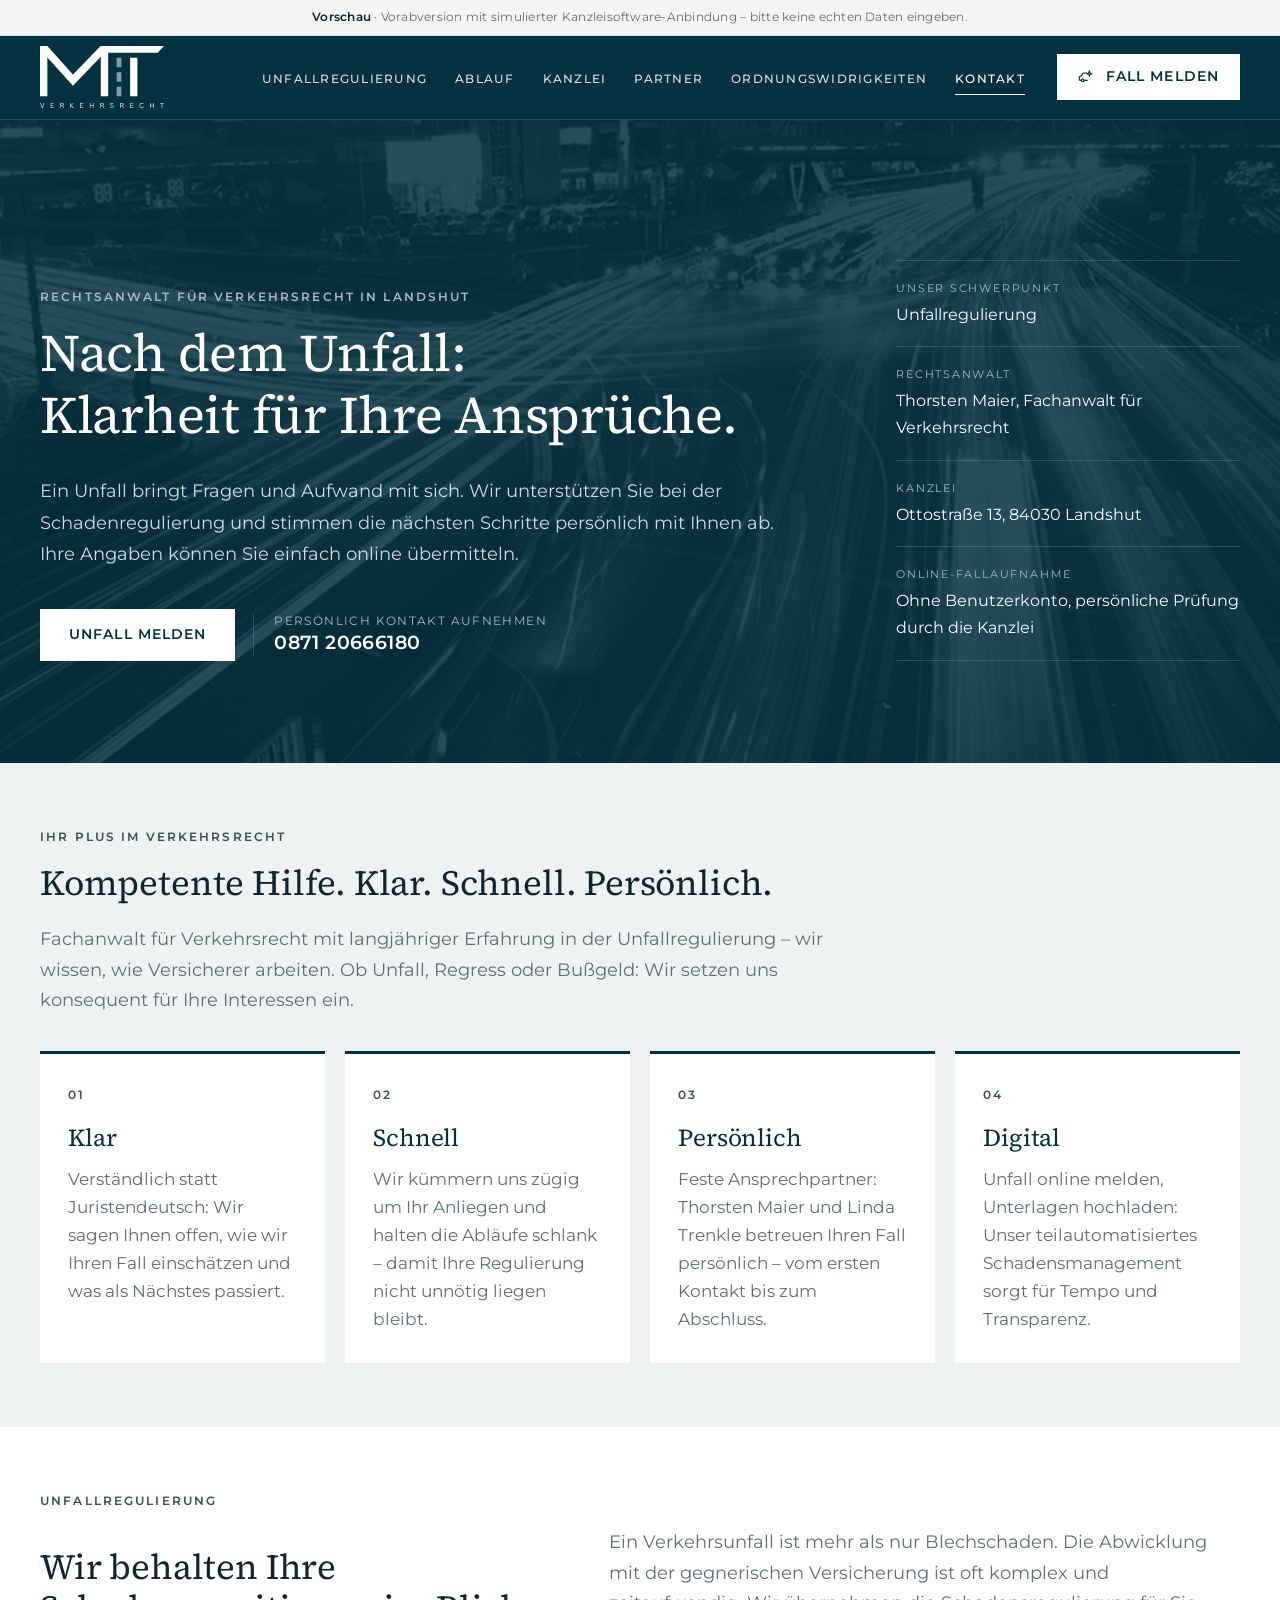
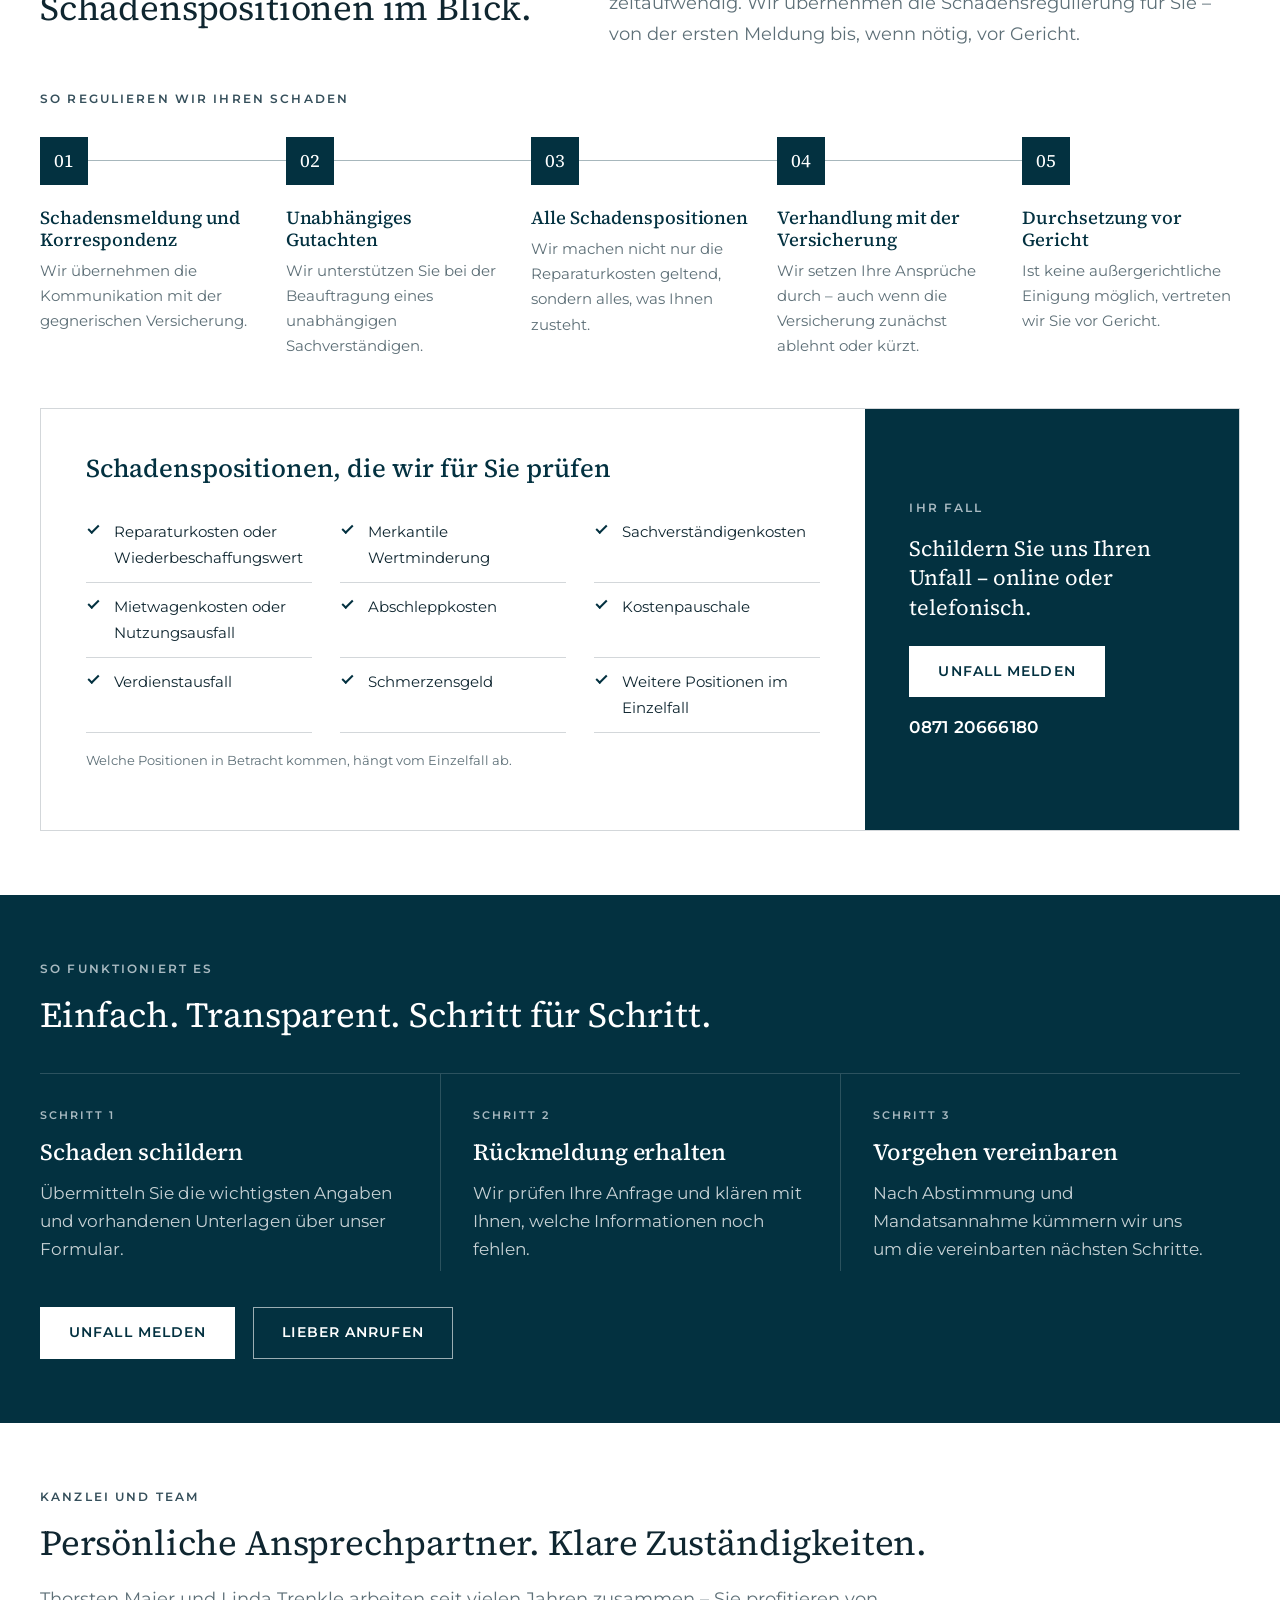
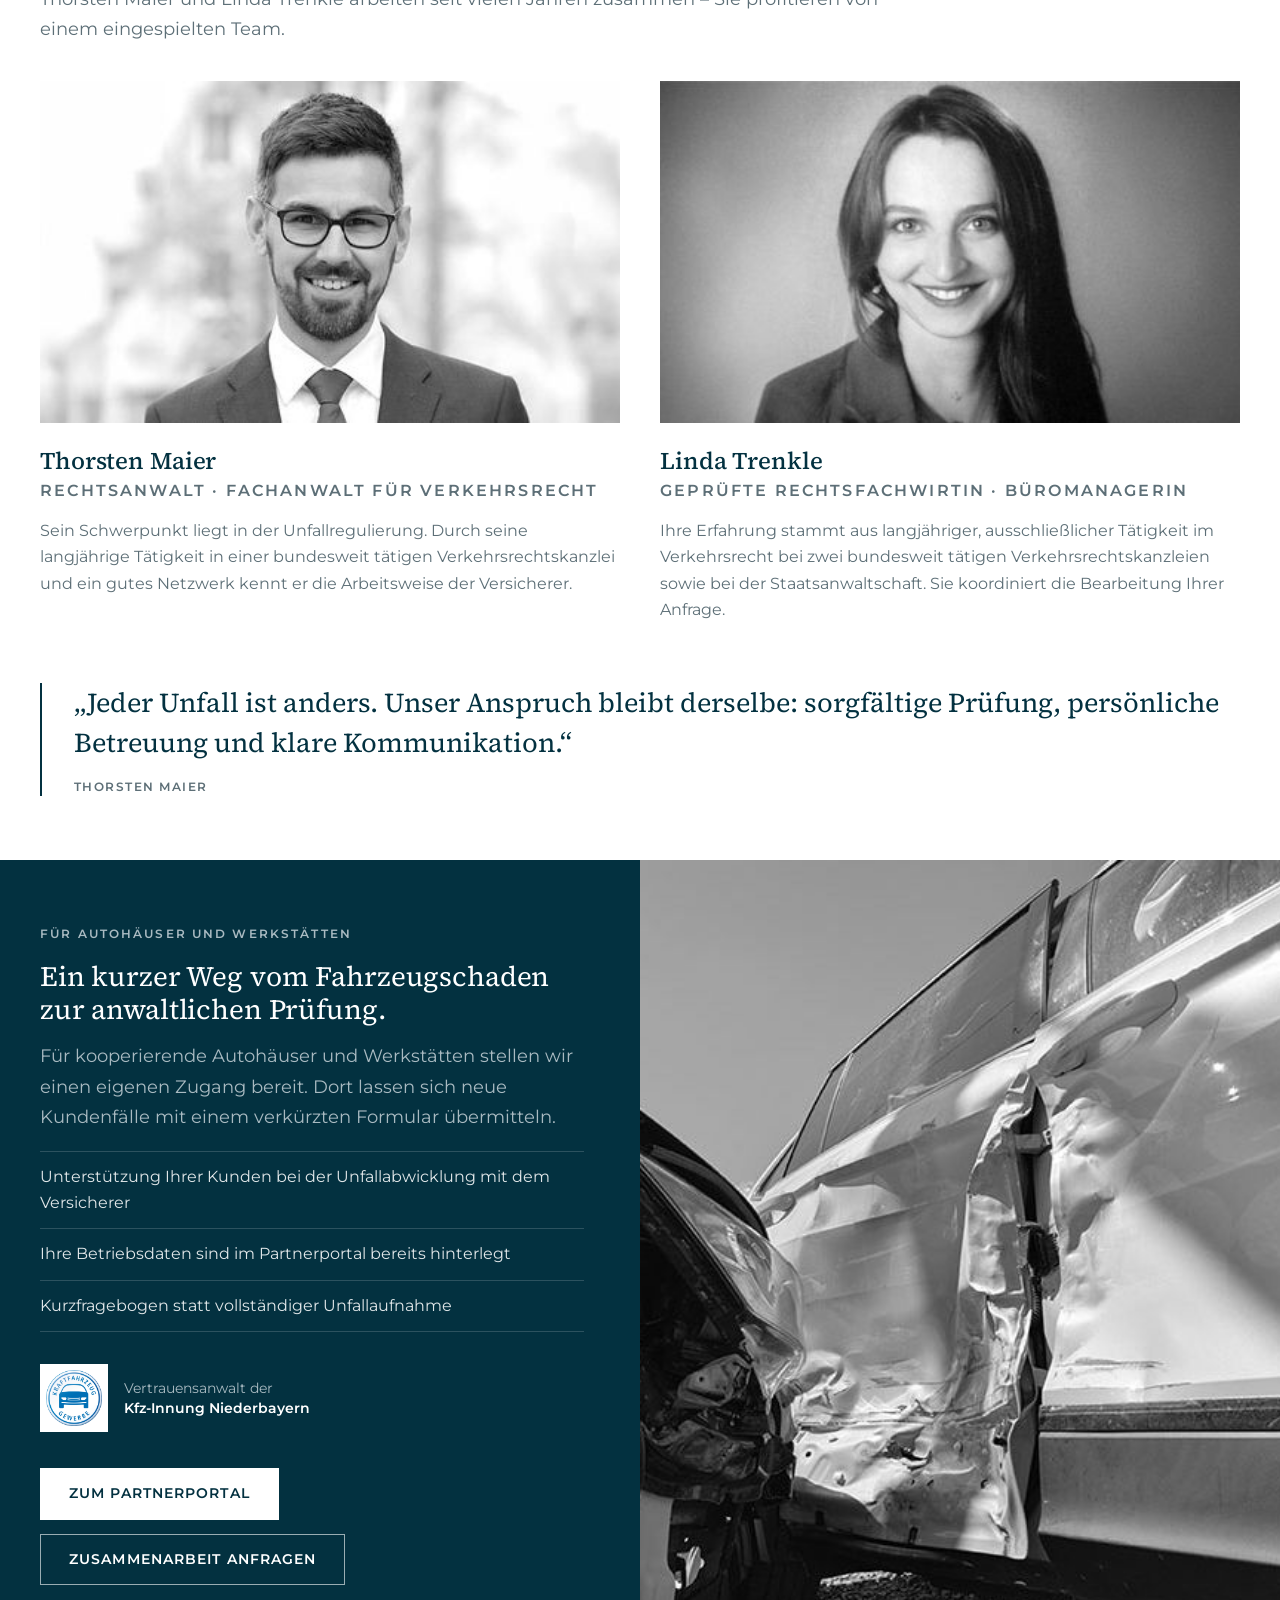
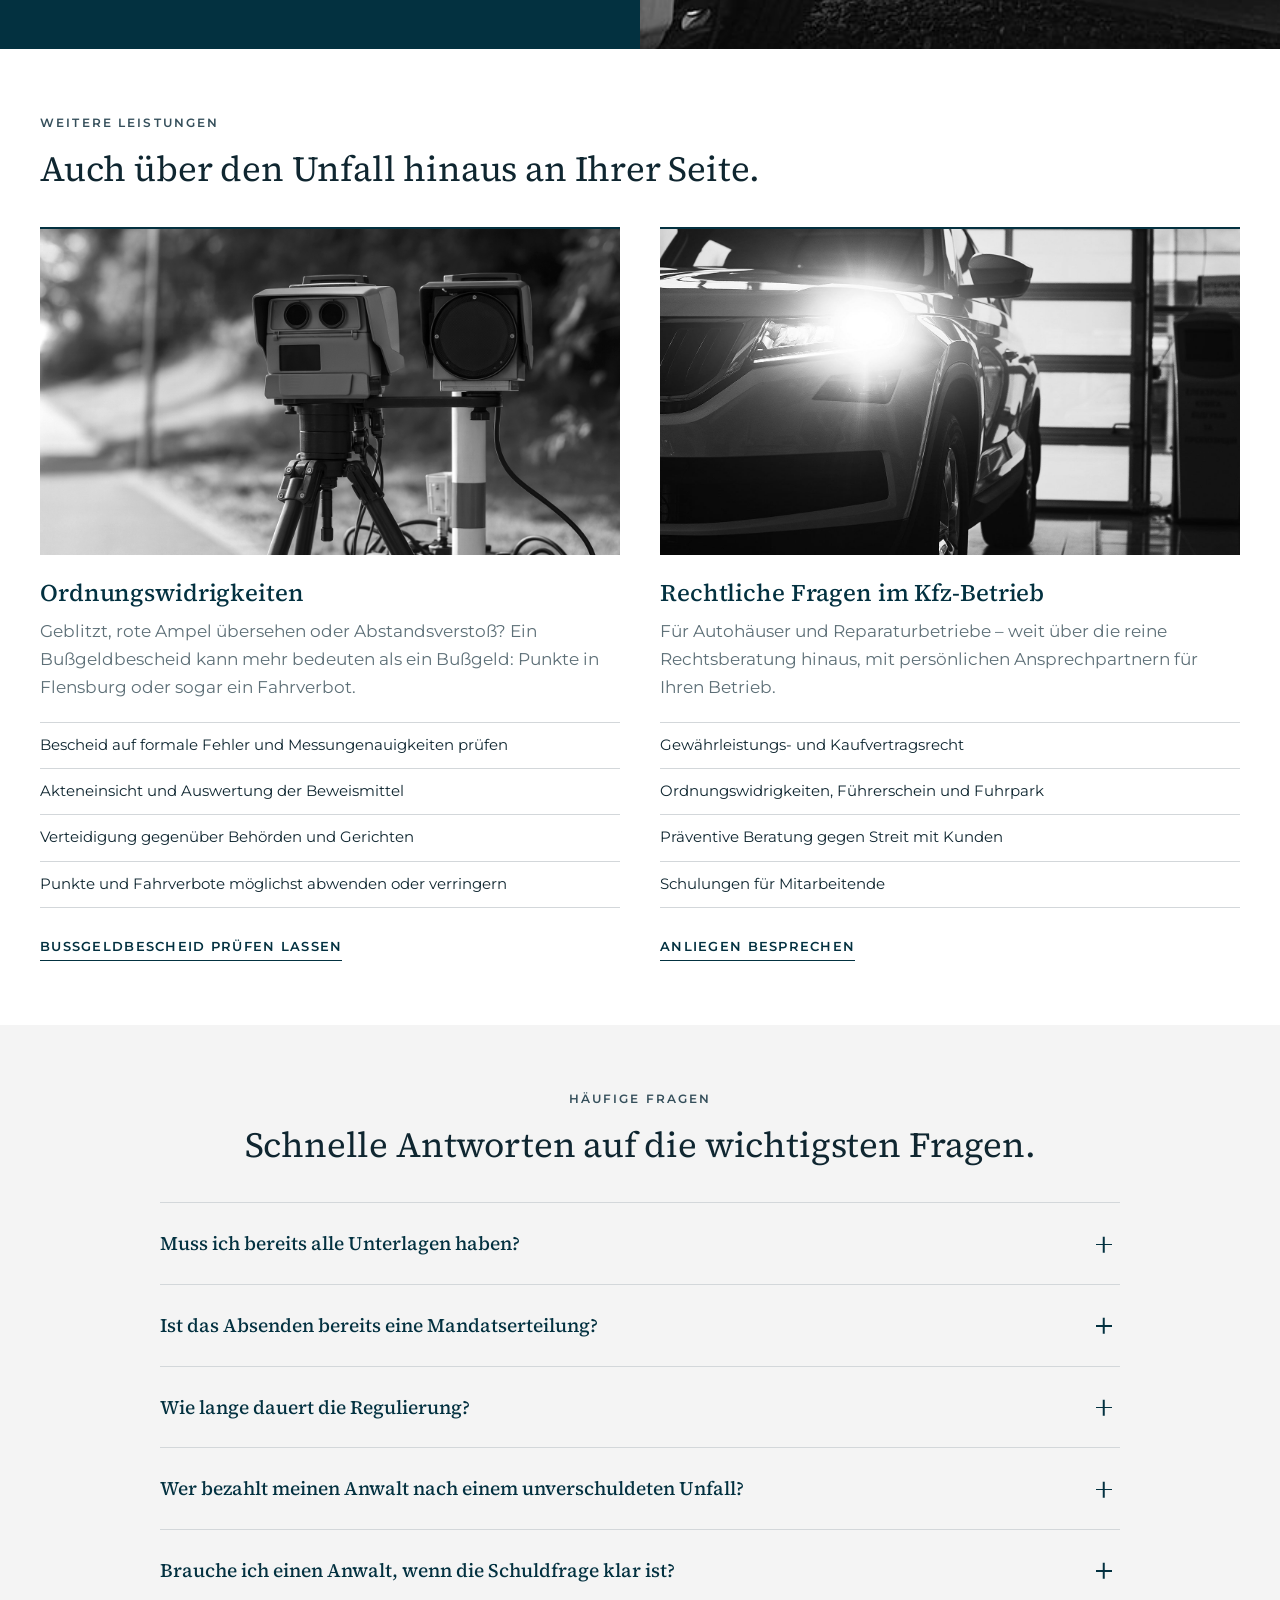
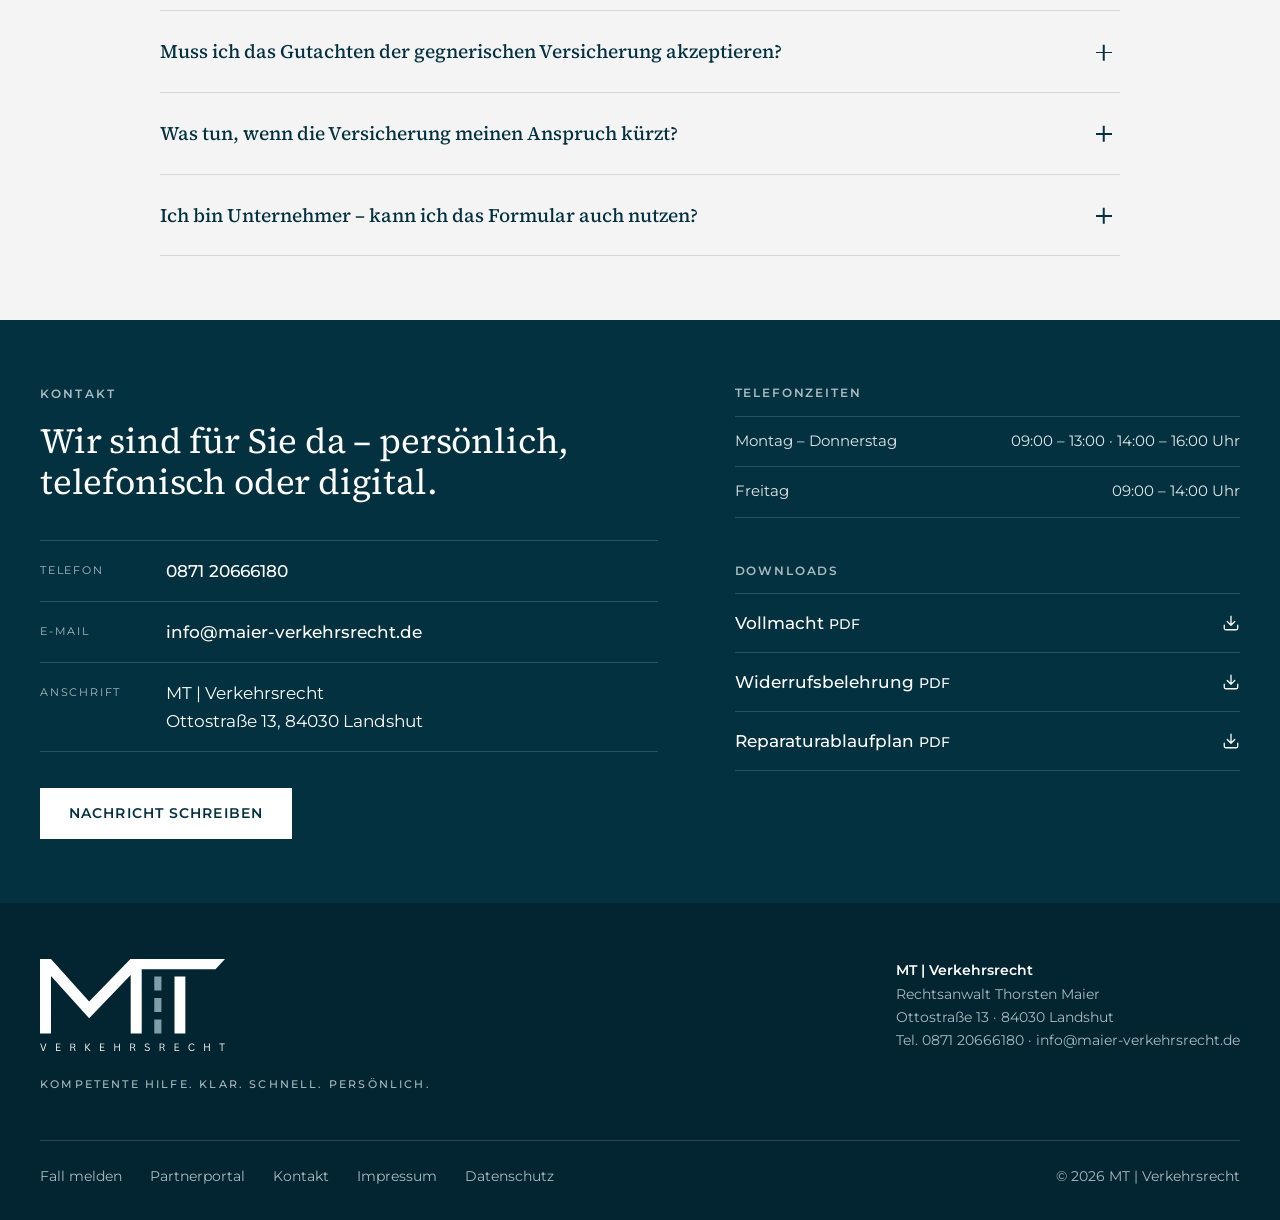
==== commit 8e600bd1: "Vorschau aktualisiert: Fußzeilen-Claim angeglichen „Kompetente Hilfe. Klar. Schnell. Persönlich.“  C" ====
--- a/index.html
+++ b/index.html
@@ -289,7 +289,7 @@
         <div class="footer-top">
           <div>
             <a class="logo logo--footer" href="./" aria-label="MT Verkehrsrecht – Startseite"><img src="assets/logo/mt-logo-hell.svg" alt="MT Verkehrsrecht" width="185" height="92"></a>
-            <p class="footer-claim">Klare Hilfe. Schnell. Digital. Persönlich.</p>
+            <p class="footer-claim">Kompetente Hilfe. Klar. Schnell. Persönlich.</p>
           </div>
           <address>
             <strong>MT | Verkehrsrecht</strong><br>Rechtsanwalt Thorsten Maier<br>Ottostraße 13 · 84030 Landshut<br>
